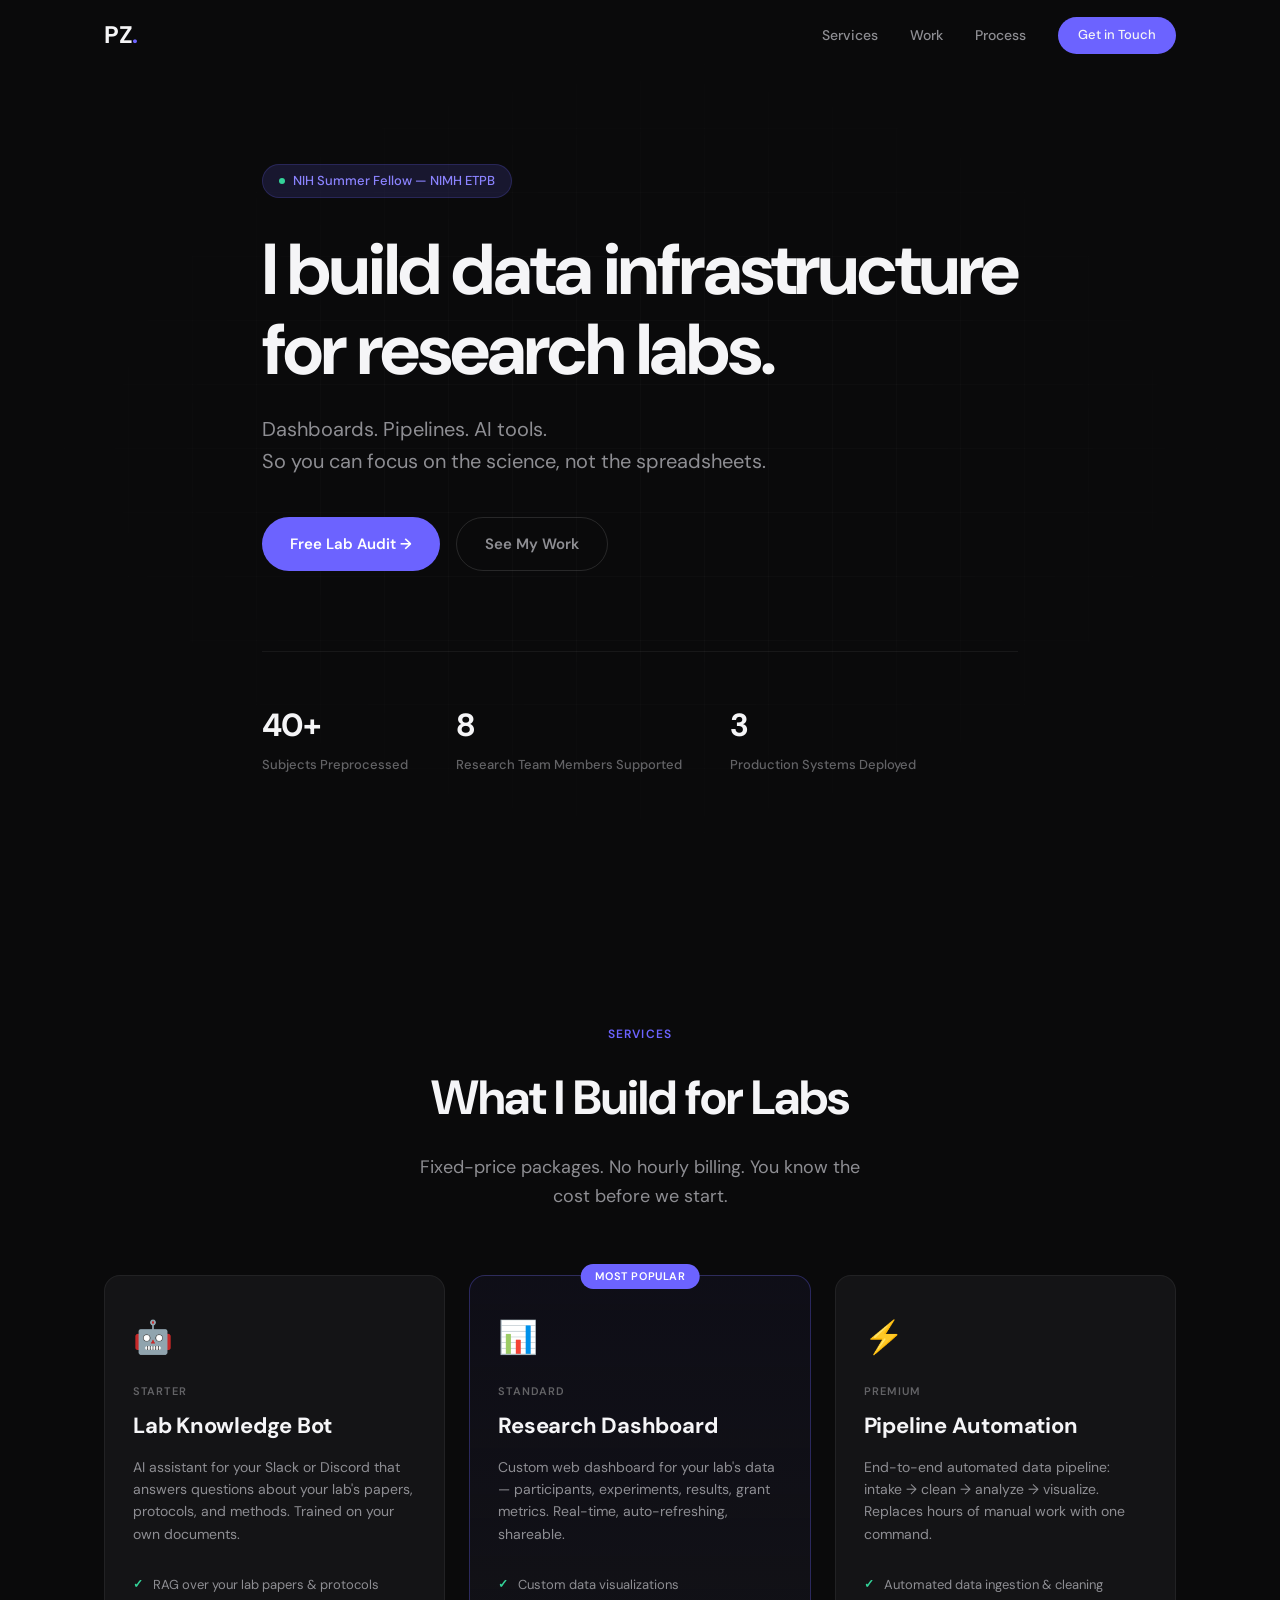
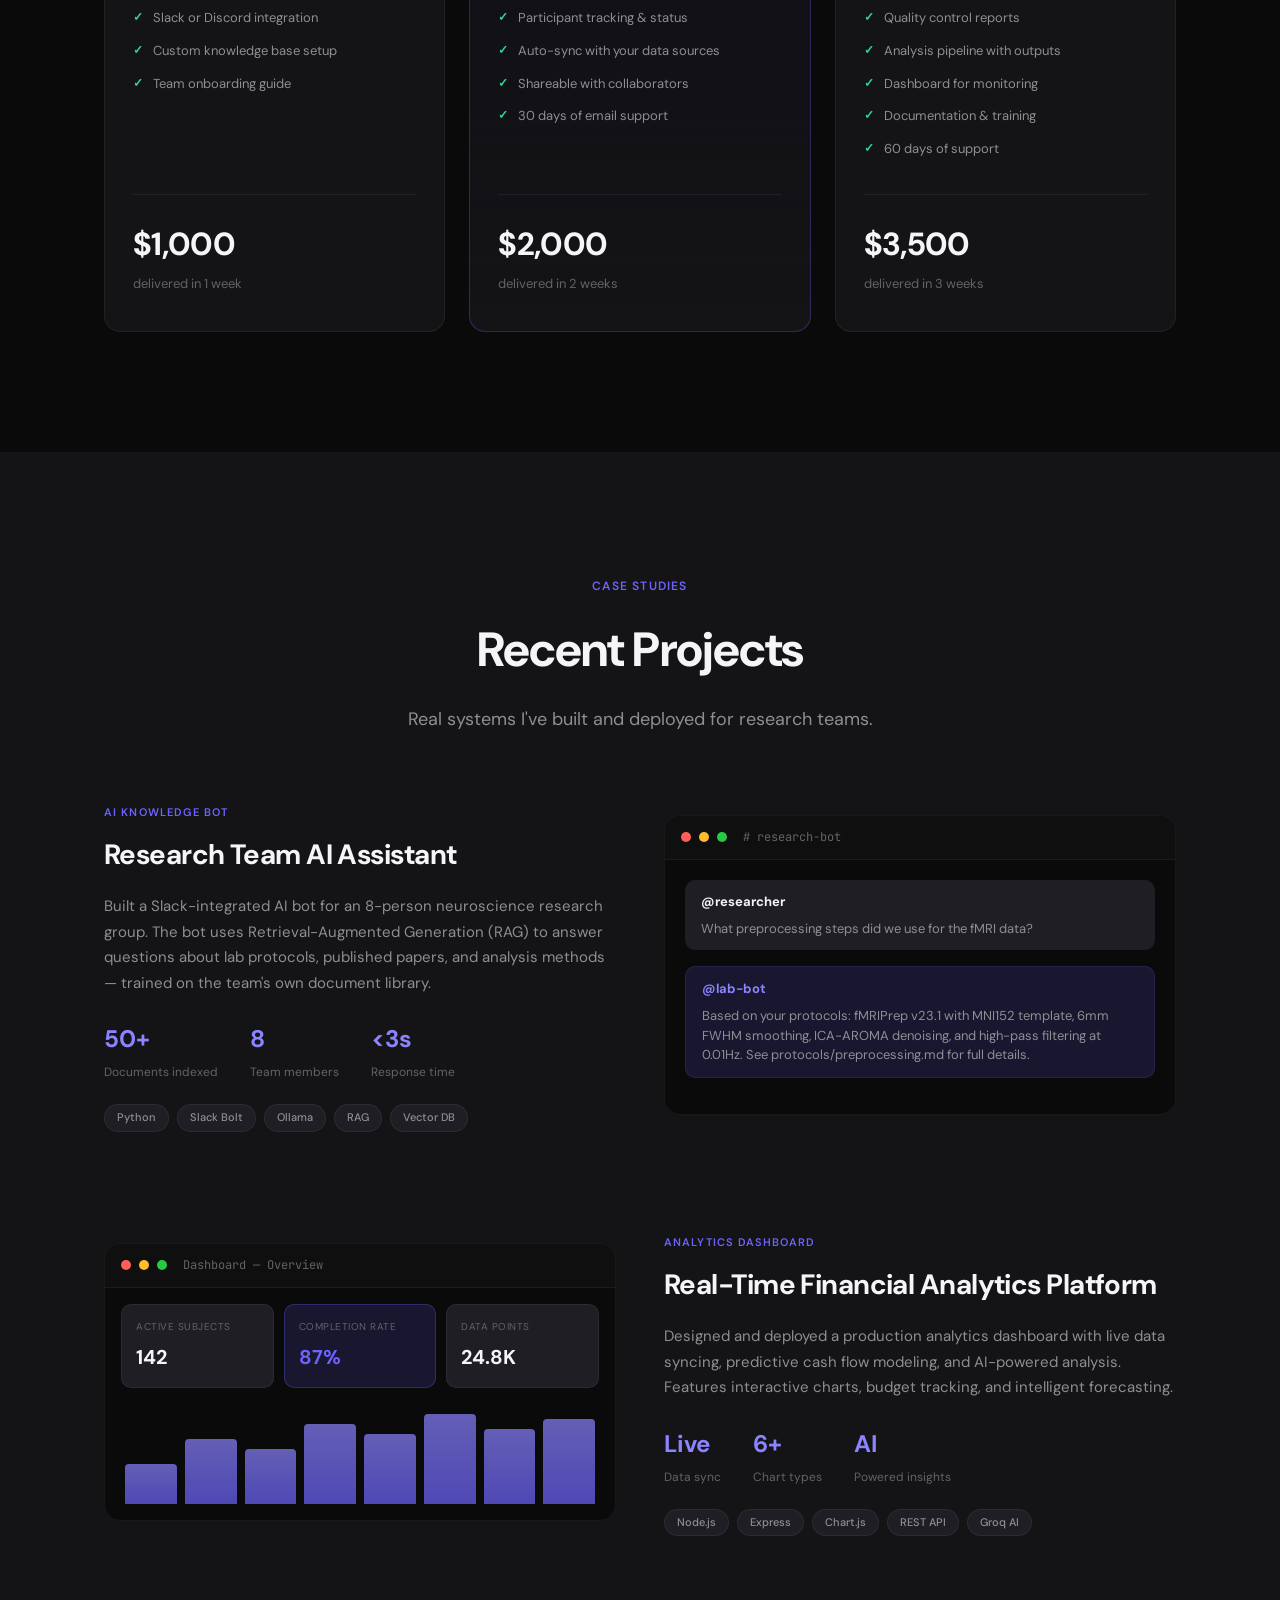
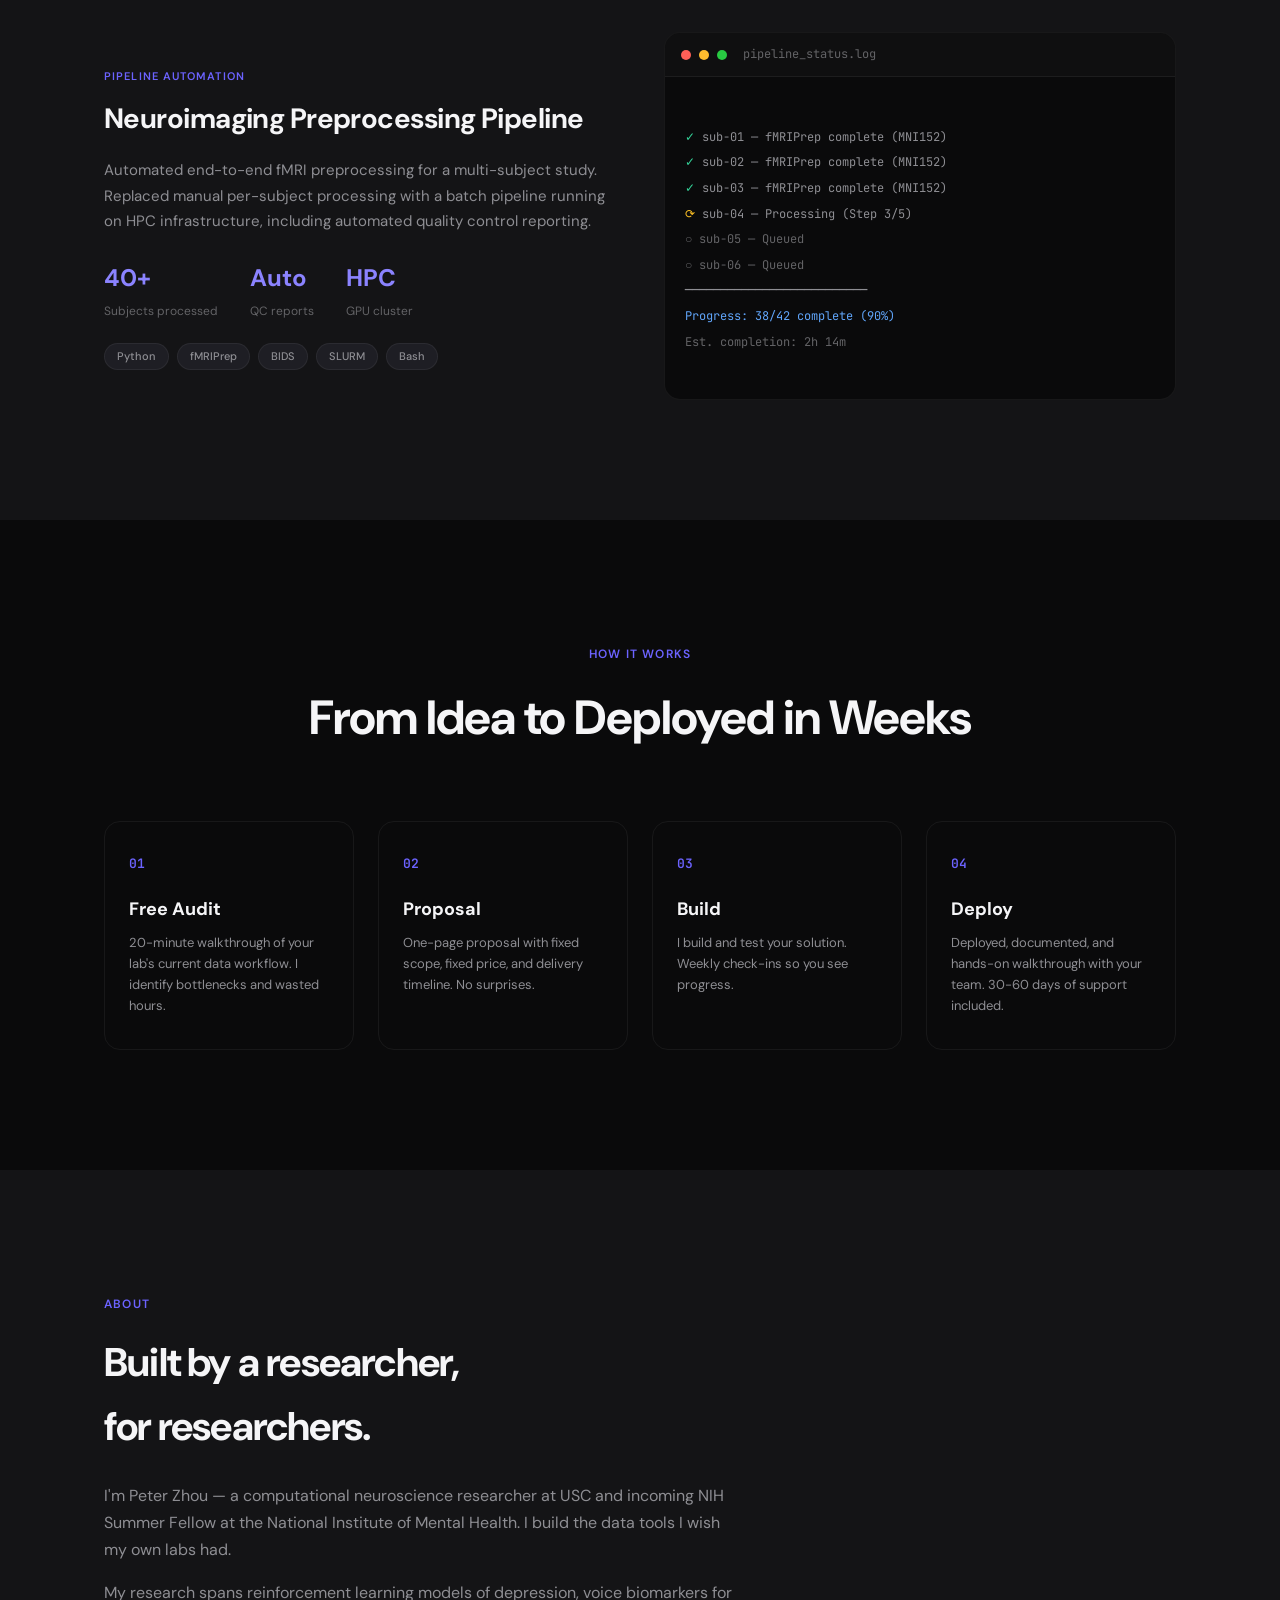
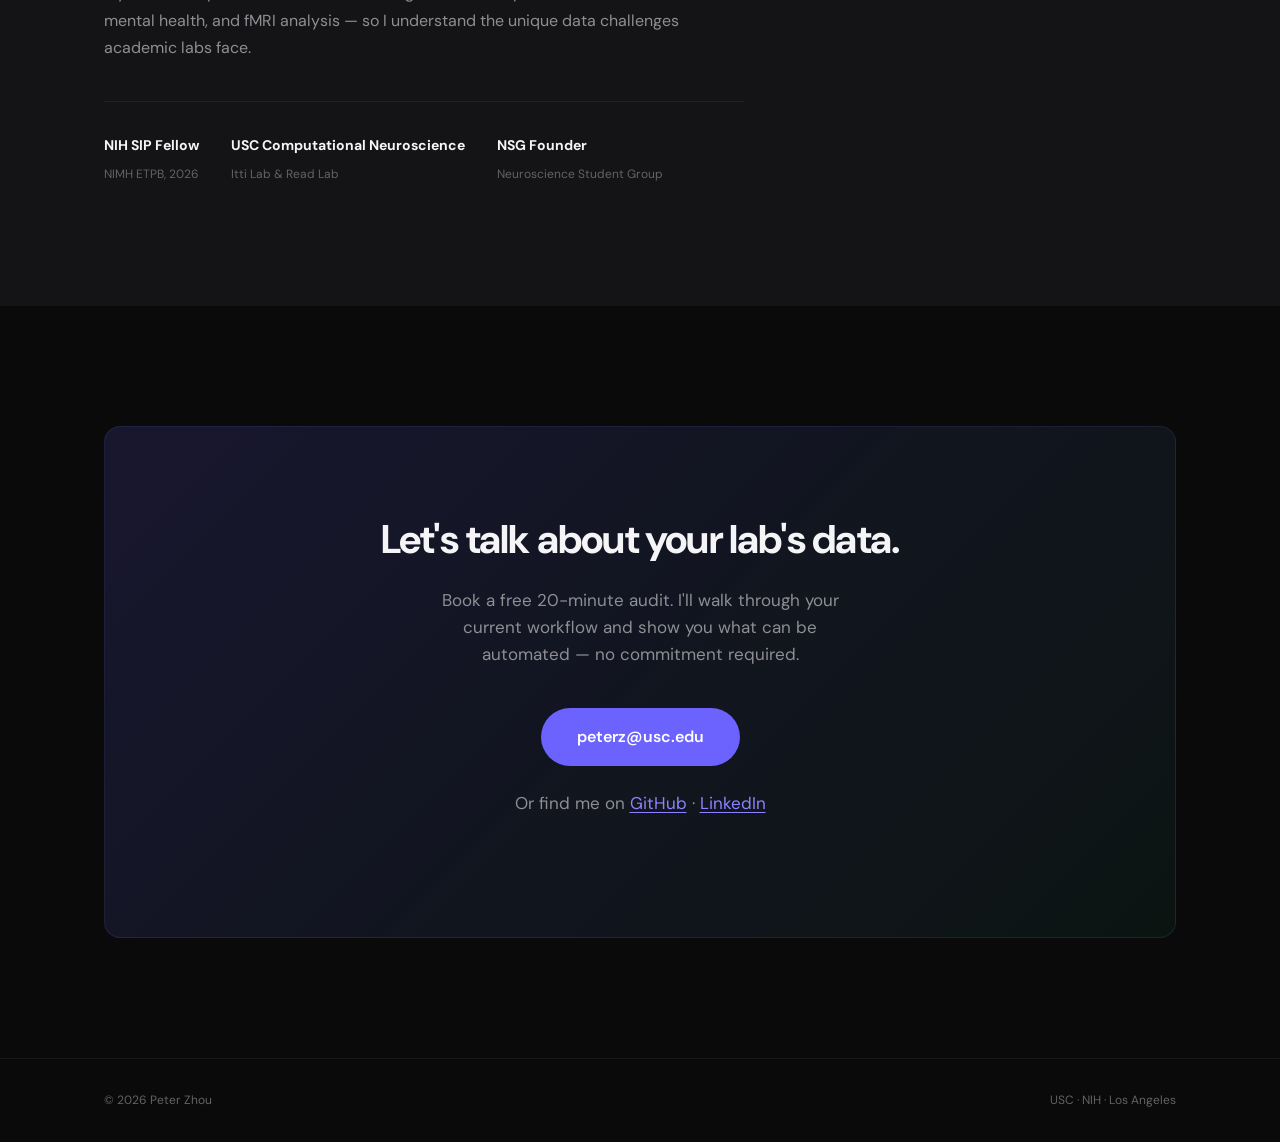
==== index.html @ 17d99508 "Initial portfolio site - Lab AI Automation services" ====
<!DOCTYPE html>
<html lang="en">
<head>
  <meta charset="UTF-8">
  <meta name="viewport" content="width=device-width, initial-scale=1.0">
  <title>Peter Zhou — Research Infrastructure Engineer</title>
  <meta name="description" content="I build data pipelines, dashboards, and AI tools for research labs. NIH Fellow, USC Computational Neuroscience.">
  <link rel="preconnect" href="https://fonts.googleapis.com">
  <link rel="preconnect" href="https://fonts.gstatic.com" crossorigin>
  <link href="https://fonts.googleapis.com/css2?family=DM+Sans:ital,opsz,wght@0,9..40,300;0,9..40,400;0,9..40,500;0,9..40,600;0,9..40,700;1,9..40,400&family=JetBrains+Mono:wght@400;500&display=swap" rel="stylesheet">
  <link rel="stylesheet" href="styles.css">
</head>
<body>
  <!-- Navigation -->
  <nav class="nav" id="nav">
    <div class="nav-inner">
      <a href="#" class="nav-logo">PZ<span class="accent">.</span></a>
      <div class="nav-links">
        <a href="#services">Services</a>
        <a href="#work">Work</a>
        <a href="#process">Process</a>
        <a href="#contact" class="nav-cta">Get in Touch</a>
      </div>
    </div>
  </nav>

  <!-- Hero -->
  <section class="hero" id="hero">
    <div class="hero-bg-grid"></div>
    <div class="container hero-content">
      <div class="hero-badge">
        <span class="badge-dot"></span>
        NIH Summer Fellow — NIMH ETPB
      </div>
      <h1>I build data infrastructure<br>for research labs.</h1>
      <p class="hero-sub">
        Dashboards. Pipelines. AI tools.<br>
        So you can focus on the science, not the spreadsheets.
      </p>
      <div class="hero-actions">
        <a href="#contact" class="btn btn-primary">Free Lab Audit →</a>
        <a href="#work" class="btn btn-ghost">See My Work</a>
      </div>
      <div class="hero-stats">
        <div class="stat">
          <span class="stat-num">40+</span>
          <span class="stat-label">Subjects Preprocessed</span>
        </div>
        <div class="stat">
          <span class="stat-num">8</span>
          <span class="stat-label">Research Team Members Supported</span>
        </div>
        <div class="stat">
          <span class="stat-num">3</span>
          <span class="stat-label">Production Systems Deployed</span>
        </div>
      </div>
    </div>
  </section>

  <!-- Services -->
  <section class="services" id="services">
    <div class="container">
      <div class="section-header">
        <span class="section-tag">Services</span>
        <h2>What I Build for Labs</h2>
        <p>Fixed-price packages. No hourly billing. You know the cost before we start.</p>
      </div>
      <div class="services-grid">
        <div class="service-card">
          <div class="service-icon">🤖</div>
          <div class="service-tier">Starter</div>
          <h3>Lab Knowledge Bot</h3>
          <p>AI assistant for your Slack or Discord that answers questions about your lab's papers, protocols, and methods. Trained on your own documents.</p>
          <ul class="service-features">
            <li>RAG over your lab papers &amp; protocols</li>
            <li>Slack or Discord integration</li>
            <li>Custom knowledge base setup</li>
            <li>Team onboarding guide</li>
          </ul>
          <div class="service-price">
            <span class="price">$1,000</span>
            <span class="price-detail">delivered in 1 week</span>
          </div>
        </div>

        <div class="service-card featured">
          <div class="service-badge">Most Popular</div>
          <div class="service-icon">📊</div>
          <div class="service-tier">Standard</div>
          <h3>Research Dashboard</h3>
          <p>Custom web dashboard for your lab's data — participants, experiments, results, grant metrics. Real-time, auto-refreshing, shareable.</p>
          <ul class="service-features">
            <li>Custom data visualizations</li>
            <li>Participant tracking &amp; status</li>
            <li>Auto-sync with your data sources</li>
            <li>Shareable with collaborators</li>
            <li>30 days of email support</li>
          </ul>
          <div class="service-price">
            <span class="price">$2,000</span>
            <span class="price-detail">delivered in 2 weeks</span>
          </div>
        </div>

        <div class="service-card">
          <div class="service-icon">⚡</div>
          <div class="service-tier">Premium</div>
          <h3>Pipeline Automation</h3>
          <p>End-to-end automated data pipeline: intake → clean → analyze → visualize. Replaces hours of manual work with one command.</p>
          <ul class="service-features">
            <li>Automated data ingestion &amp; cleaning</li>
            <li>Quality control reports</li>
            <li>Analysis pipeline with outputs</li>
            <li>Dashboard for monitoring</li>
            <li>Documentation &amp; training</li>
            <li>60 days of support</li>
          </ul>
          <div class="service-price">
            <span class="price">$3,500</span>
            <span class="price-detail">delivered in 3 weeks</span>
          </div>
        </div>
      </div>
    </div>
  </section>

  <!-- Work / Case Studies -->
  <section class="work" id="work">
    <div class="container">
      <div class="section-header">
        <span class="section-tag">Case Studies</span>
        <h2>Recent Projects</h2>
        <p>Real systems I've built and deployed for research teams.</p>
      </div>

      <div class="case-study">
        <div class="case-content">
          <span class="case-tag">AI Knowledge Bot</span>
          <h3>Research Team AI Assistant</h3>
          <p>Built a Slack-integrated AI bot for an 8-person neuroscience research group. The bot uses Retrieval-Augmented Generation (RAG) to answer questions about lab protocols, published papers, and analysis methods — trained on the team's own document library.</p>
          <div class="case-metrics">
            <div class="metric">
              <span class="metric-val">50+</span>
              <span class="metric-label">Documents indexed</span>
            </div>
            <div class="metric">
              <span class="metric-val">8</span>
              <span class="metric-label">Team members</span>
            </div>
            <div class="metric">
              <span class="metric-val">&lt;3s</span>
              <span class="metric-label">Response time</span>
            </div>
          </div>
          <div class="case-tech">
            <span>Python</span><span>Slack Bolt</span><span>Ollama</span><span>RAG</span><span>Vector DB</span>
          </div>
        </div>
        <div class="case-visual">
          <div class="case-mockup bot-mockup">
            <div class="mockup-header">
              <span class="mockup-dot red"></span>
              <span class="mockup-dot yellow"></span>
              <span class="mockup-dot green"></span>
              <span class="mockup-title"># research-bot</span>
            </div>
            <div class="mockup-body">
              <div class="chat-msg user-msg">
                <strong>@researcher</strong>
                <p>What preprocessing steps did we use for the fMRI data?</p>
              </div>
              <div class="chat-msg bot-msg">
                <strong>@lab-bot</strong>
                <p>Based on your protocols: fMRIPrep v23.1 with MNI152 template, 6mm FWHM smoothing, ICA-AROMA denoising, and high-pass filtering at 0.01Hz. See protocols/preprocessing.md for full details.</p>
              </div>
            </div>
          </div>
        </div>
      </div>

      <div class="case-study reverse">
        <div class="case-content">
          <span class="case-tag">Analytics Dashboard</span>
          <h3>Real-Time Financial Analytics Platform</h3>
          <p>Designed and deployed a production analytics dashboard with live data syncing, predictive cash flow modeling, and AI-powered analysis. Features interactive charts, budget tracking, and intelligent forecasting.</p>
          <div class="case-metrics">
            <div class="metric">
              <span class="metric-val">Live</span>
              <span class="metric-label">Data sync</span>
            </div>
            <div class="metric">
              <span class="metric-val">6+</span>
              <span class="metric-label">Chart types</span>
            </div>
            <div class="metric">
              <span class="metric-val">AI</span>
              <span class="metric-label">Powered insights</span>
            </div>
          </div>
          <div class="case-tech">
            <span>Node.js</span><span>Express</span><span>Chart.js</span><span>REST API</span><span>Groq AI</span>
          </div>
        </div>
        <div class="case-visual">
          <div class="case-mockup dash-mockup">
            <div class="mockup-header">
              <span class="mockup-dot red"></span>
              <span class="mockup-dot yellow"></span>
              <span class="mockup-dot green"></span>
              <span class="mockup-title">Dashboard — Overview</span>
            </div>
            <div class="mockup-body dash-body">
              <div class="dash-row">
                <div class="dash-card"><span class="dash-label">Active Subjects</span><span class="dash-val">142</span></div>
                <div class="dash-card accent"><span class="dash-label">Completion Rate</span><span class="dash-val">87%</span></div>
                <div class="dash-card"><span class="dash-label">Data Points</span><span class="dash-val">24.8K</span></div>
              </div>
              <div class="dash-chart">
                <div class="chart-bar" style="height: 40%"></div>
                <div class="chart-bar" style="height: 65%"></div>
                <div class="chart-bar" style="height: 55%"></div>
                <div class="chart-bar" style="height: 80%"></div>
                <div class="chart-bar" style="height: 70%"></div>
                <div class="chart-bar" style="height: 90%"></div>
                <div class="chart-bar" style="height: 75%"></div>
                <div class="chart-bar" style="height: 85%"></div>
              </div>
            </div>
          </div>
        </div>
      </div>

      <div class="case-study">
        <div class="case-content">
          <span class="case-tag">Pipeline Automation</span>
          <h3>Neuroimaging Preprocessing Pipeline</h3>
          <p>Automated end-to-end fMRI preprocessing for a multi-subject study. Replaced manual per-subject processing with a batch pipeline running on HPC infrastructure, including automated quality control reporting.</p>
          <div class="case-metrics">
            <div class="metric">
              <span class="metric-val">40+</span>
              <span class="metric-label">Subjects processed</span>
            </div>
            <div class="metric">
              <span class="metric-val">Auto</span>
              <span class="metric-label">QC reports</span>
            </div>
            <div class="metric">
              <span class="metric-val">HPC</span>
              <span class="metric-label">GPU cluster</span>
            </div>
          </div>
          <div class="case-tech">
            <span>Python</span><span>fMRIPrep</span><span>BIDS</span><span>SLURM</span><span>Bash</span>
          </div>
        </div>
        <div class="case-visual">
          <div class="case-mockup pipeline-mockup">
            <div class="mockup-header">
              <span class="mockup-dot red"></span>
              <span class="mockup-dot yellow"></span>
              <span class="mockup-dot green"></span>
              <span class="mockup-title">pipeline_status.log</span>
            </div>
            <div class="mockup-body terminal-body">
              <code>
<span class="t-green">✓</span> sub-01 — fMRIPrep complete (MNI152)
<span class="t-green">✓</span> sub-02 — fMRIPrep complete (MNI152)
<span class="t-green">✓</span> sub-03 — fMRIPrep complete (MNI152)
<span class="t-yellow">⟳</span> sub-04 — Processing (Step 3/5)
<span class="t-dim">○ sub-05 — Queued</span>
<span class="t-dim">○ sub-06 — Queued</span>
──────────────────────────
<span class="t-blue">Progress: 38/42 complete (90%)</span>
<span class="t-dim">Est. completion: 2h 14m</span>
              </code>
            </div>
          </div>
        </div>
      </div>
    </div>
  </section>

  <!-- Process -->
  <section class="process" id="process">
    <div class="container">
      <div class="section-header">
        <span class="section-tag">How It Works</span>
        <h2>From Idea to Deployed in Weeks</h2>
      </div>
      <div class="process-grid">
        <div class="process-step">
          <div class="step-num">01</div>
          <h3>Free Audit</h3>
          <p>20-minute walkthrough of your lab's current data workflow. I identify bottlenecks and wasted hours.</p>
        </div>
        <div class="process-step">
          <div class="step-num">02</div>
          <h3>Proposal</h3>
          <p>One-page proposal with fixed scope, fixed price, and delivery timeline. No surprises.</p>
        </div>
        <div class="process-step">
          <div class="step-num">03</div>
          <h3>Build</h3>
          <p>I build and test your solution. Weekly check-ins so you see progress.</p>
        </div>
        <div class="process-step">
          <div class="step-num">04</div>
          <h3>Deploy</h3>
          <p>Deployed, documented, and hands-on walkthrough with your team. 30-60 days of support included.</p>
        </div>
      </div>
    </div>
  </section>

  <!-- About -->
  <section class="about" id="about">
    <div class="container">
      <div class="about-content">
        <div class="about-text">
          <span class="section-tag">About</span>
          <h2>Built by a researcher,<br>for researchers.</h2>
          <p>I'm Peter Zhou — a computational neuroscience researcher at USC and incoming NIH Summer Fellow at the National Institute of Mental Health. I build the data tools I wish my own labs had.</p>
          <p>My research spans reinforcement learning models of depression, voice biomarkers for mental health, and fMRI analysis — so I understand the unique data challenges academic labs face.</p>
          <div class="about-credentials">
            <div class="credential">
              <strong>NIH SIP Fellow</strong>
              <span>NIMH ETPB, 2026</span>
            </div>
            <div class="credential">
              <strong>USC Computational Neuroscience</strong>
              <span>Itti Lab &amp; Read Lab</span>
            </div>
            <div class="credential">
              <strong>NSG Founder</strong>
              <span>Neuroscience Student Group</span>
            </div>
          </div>
        </div>
      </div>
    </div>
  </section>

  <!-- Contact -->
  <section class="contact" id="contact">
    <div class="container">
      <div class="contact-card">
        <h2>Let's talk about your lab's data.</h2>
        <p>Book a free 20-minute audit. I'll walk through your current workflow and show you what can be automated — no commitment required.</p>
        <div class="contact-actions">
          <a href="mailto:peterz@usc.edu?subject=Lab%20Data%20Audit%20Request" class="btn btn-primary btn-lg">peterz@usc.edu</a>
        </div>
        <p class="contact-note">Or find me on <a href="https://github.com/peterzhou" target="_blank">GitHub</a> · <a href="https://linkedin.com/in/peterzhou" target="_blank">LinkedIn</a></p>
      </div>
    </div>
  </section>

  <!-- Footer -->
  <footer class="footer">
    <div class="container footer-inner">
      <span>© 2026 Peter Zhou</span>
      <span>USC · NIH · Los Angeles</span>
    </div>
  </footer>

  <script src="script.js"></script>
</body>
</html>
---- styles.css ----
/* ================================================
   DESIGN TOKENS
   ================================================ */
:root {
  --bg: #0A0A0B;
  --bg-card: #141416;
  --bg-card-hover: #1A1A1E;
  --bg-accent: #1E1E24;
  --text: #F5F5F7;
  --text-secondary: #8E8E93;
  --text-tertiary: #636366;
  --accent: #6C63FF;
  --accent-light: #8B83FF;
  --accent-glow: rgba(108, 99, 255, 0.15);
  --green: #34D399;
  --yellow: #FBBF24;
  --red: #F87171;
  --blue: #60A5FA;
  --border: rgba(255, 255, 255, 0.06);
  --border-hover: rgba(255, 255, 255, 0.12);
  --radius: 16px;
  --radius-sm: 10px;
  --radius-xs: 6px;
  --shadow: 0 8px 32px rgba(0, 0, 0, 0.4);
  --transition: 0.3s cubic-bezier(0.4, 0, 0.2, 1);
  --font: 'DM Sans', -apple-system, BlinkMacSystemFont, sans-serif;
  --mono: 'JetBrains Mono', 'SF Mono', monospace;
}

/* ================================================
   RESET & BASE
   ================================================ */
*, *::before, *::after { margin: 0; padding: 0; box-sizing: border-box; }

html {
  scroll-behavior: smooth;
  -webkit-font-smoothing: antialiased;
}

body {
  font-family: var(--font);
  background: var(--bg);
  color: var(--text);
  line-height: 1.6;
  overflow-x: hidden;
}

a { color: inherit; text-decoration: none; }
ul { list-style: none; }
img { max-width: 100%; display: block; }

.container {
  max-width: 1120px;
  margin: 0 auto;
  padding: 0 24px;
}

/* ================================================
   NAVIGATION
   ================================================ */
.nav {
  position: fixed;
  top: 0;
  left: 0;
  right: 0;
  z-index: 100;
  padding: 16px 0;
  transition: var(--transition);
  background: transparent;
}

.nav.scrolled {
  background: rgba(10, 10, 11, 0.85);
  backdrop-filter: blur(20px);
  -webkit-backdrop-filter: blur(20px);
  border-bottom: 1px solid var(--border);
}

.nav-inner {
  max-width: 1120px;
  margin: 0 auto;
  padding: 0 24px;
  display: flex;
  align-items: center;
  justify-content: space-between;
}

.nav-logo {
  font-size: 1.5rem;
  font-weight: 700;
  letter-spacing: -0.02em;
}

.accent { color: var(--accent); }

.nav-links {
  display: flex;
  align-items: center;
  gap: 32px;
}

.nav-links a {
  font-size: 0.875rem;
  font-weight: 500;
  color: var(--text-secondary);
  transition: color var(--transition);
}

.nav-links a:hover { color: var(--text); }

.nav-cta {
  background: var(--accent) !important;
  color: var(--text) !important;
  padding: 8px 20px;
  border-radius: 999px;
  font-size: 0.8125rem !important;
  transition: all var(--transition) !important;
}

.nav-cta:hover {
  background: var(--accent-light) !important;
  transform: translateY(-1px);
  box-shadow: 0 4px 20px var(--accent-glow);
}

/* ================================================
   BUTTONS
   ================================================ */
.btn {
  display: inline-flex;
  align-items: center;
  gap: 8px;
  padding: 14px 28px;
  border-radius: 999px;
  font-family: var(--font);
  font-size: 0.9375rem;
  font-weight: 600;
  cursor: pointer;
  transition: all var(--transition);
  border: none;
}

.btn-primary {
  background: var(--accent);
  color: white;
}

.btn-primary:hover {
  background: var(--accent-light);
  transform: translateY(-2px);
  box-shadow: 0 8px 30px var(--accent-glow);
}

.btn-ghost {
  background: transparent;
  color: var(--text-secondary);
  border: 1px solid var(--border-hover);
}

.btn-ghost:hover {
  color: var(--text);
  border-color: rgba(255, 255, 255, 0.25);
  background: rgba(255, 255, 255, 0.03);
}

.btn-lg {
  padding: 16px 36px;
  font-size: 1rem;
}

/* ================================================
   HERO
   ================================================ */
.hero {
  min-height: 100vh;
  display: flex;
  align-items: center;
  position: relative;
  padding: 120px 0 80px;
  overflow: hidden;
}

.hero-bg-grid {
  position: absolute;
  inset: 0;
  background-image:
    linear-gradient(rgba(255,255,255,0.02) 1px, transparent 1px),
    linear-gradient(90deg, rgba(255,255,255,0.02) 1px, transparent 1px);
  background-size: 64px 64px;
  mask-image: radial-gradient(ellipse at 50% 50%, black 30%, transparent 70%);
  -webkit-mask-image: radial-gradient(ellipse at 50% 50%, black 30%, transparent 70%);
}

.hero-content {
  position: relative;
  z-index: 1;
}

.hero-badge {
  display: inline-flex;
  align-items: center;
  gap: 8px;
  background: var(--accent-glow);
  border: 1px solid rgba(108, 99, 255, 0.2);
  padding: 6px 16px;
  border-radius: 999px;
  font-size: 0.8125rem;
  font-weight: 500;
  color: var(--accent-light);
  margin-bottom: 32px;
}

.badge-dot {
  width: 6px;
  height: 6px;
  background: var(--green);
  border-radius: 50%;
  animation: pulse 2s ease-in-out infinite;
}

@keyframes pulse {
  0%, 100% { opacity: 1; }
  50% { opacity: 0.4; }
}

.hero h1 {
  font-size: clamp(2.5rem, 6vw, 4.5rem);
  font-weight: 700;
  line-height: 1.1;
  letter-spacing: -0.03em;
  margin-bottom: 24px;
}

.hero-sub {
  font-size: 1.25rem;
  color: var(--text-secondary);
  line-height: 1.6;
  margin-bottom: 40px;
  max-width: 520px;
}

.hero-actions {
  display: flex;
  gap: 16px;
  margin-bottom: 80px;
  flex-wrap: wrap;
}

.hero-stats {
  display: flex;
  gap: 48px;
  padding-top: 48px;
  border-top: 1px solid var(--border);
}

.stat-num {
  display: block;
  font-size: 2rem;
  font-weight: 700;
  color: var(--text);
  letter-spacing: -0.02em;
}

.stat-label {
  font-size: 0.8125rem;
  color: var(--text-tertiary);
  font-weight: 500;
}

/* ================================================
   SECTIONS
   ================================================ */
.section-header {
  text-align: center;
  margin-bottom: 64px;
}

.section-tag {
  display: inline-block;
  font-size: 0.75rem;
  font-weight: 600;
  text-transform: uppercase;
  letter-spacing: 0.1em;
  color: var(--accent);
  margin-bottom: 16px;
}

.section-header h2 {
  font-size: clamp(2rem, 4vw, 3rem);
  font-weight: 700;
  letter-spacing: -0.02em;
  margin-bottom: 16px;
}

.section-header p {
  color: var(--text-secondary);
  font-size: 1.125rem;
  max-width: 480px;
  margin: 0 auto;
}

/* ================================================
   SERVICES
   ================================================ */
.services {
  padding: 120px 0;
}

.services-grid {
  display: grid;
  grid-template-columns: repeat(3, 1fr);
  gap: 24px;
}

.service-card {
  background: var(--bg-card);
  border: 1px solid var(--border);
  border-radius: var(--radius);
  padding: 36px 28px;
  transition: all var(--transition);
  position: relative;
  display: flex;
  flex-direction: column;
}

.service-card:hover {
  border-color: var(--border-hover);
  transform: translateY(-4px);
  box-shadow: var(--shadow);
}

.service-card.featured {
  border-color: rgba(108, 99, 255, 0.3);
  background: linear-gradient(to bottom, rgba(108, 99, 255, 0.05), var(--bg-card));
}

.service-badge {
  position: absolute;
  top: -12px;
  left: 50%;
  transform: translateX(-50%);
  background: var(--accent);
  color: white;
  font-size: 0.6875rem;
  font-weight: 600;
  padding: 4px 14px;
  border-radius: 999px;
  text-transform: uppercase;
  letter-spacing: 0.05em;
}

.service-icon {
  font-size: 2rem;
  margin-bottom: 20px;
}

.service-tier {
  font-size: 0.6875rem;
  font-weight: 600;
  text-transform: uppercase;
  letter-spacing: 0.1em;
  color: var(--text-tertiary);
  margin-bottom: 8px;
}

.service-card h3 {
  font-size: 1.375rem;
  font-weight: 700;
  margin-bottom: 12px;
  letter-spacing: -0.01em;
}

.service-card p {
  color: var(--text-secondary);
  font-size: 0.875rem;
  line-height: 1.6;
  margin-bottom: 24px;
}

.service-features {
  flex: 1;
  margin-bottom: 28px;
}

.service-features li {
  font-size: 0.8125rem;
  color: var(--text-secondary);
  padding: 6px 0;
  padding-left: 20px;
  position: relative;
}

.service-features li::before {
  content: '✓';
  position: absolute;
  left: 0;
  color: var(--green);
  font-weight: 700;
  font-size: 0.75rem;
}

.service-price {
  padding-top: 24px;
  border-top: 1px solid var(--border);
}

.price {
  font-size: 2rem;
  font-weight: 700;
  letter-spacing: -0.02em;
}

.price-detail {
  display: block;
  font-size: 0.8125rem;
  color: var(--text-tertiary);
  margin-top: 4px;
}

/* ================================================
   CASE STUDIES
   ================================================ */
.work {
  padding: 120px 0;
  background: var(--bg-card);
}

.case-study {
  display: grid;
  grid-template-columns: 1fr 1fr;
  gap: 48px;
  align-items: center;
  margin-bottom: 96px;
}

.case-study:last-child { margin-bottom: 0; }

.case-study.reverse { direction: rtl; }
.case-study.reverse > * { direction: ltr; }

.case-tag {
  display: inline-block;
  font-size: 0.6875rem;
  font-weight: 600;
  text-transform: uppercase;
  letter-spacing: 0.1em;
  color: var(--accent);
  margin-bottom: 12px;
}

.case-content h3 {
  font-size: 1.75rem;
  font-weight: 700;
  letter-spacing: -0.02em;
  margin-bottom: 16px;
}

.case-content p {
  color: var(--text-secondary);
  font-size: 0.9375rem;
  line-height: 1.7;
  margin-bottom: 24px;
}

.case-metrics {
  display: flex;
  gap: 32px;
  margin-bottom: 20px;
}

.metric-val {
  display: block;
  font-size: 1.5rem;
  font-weight: 700;
  color: var(--accent-light);
}

.metric-label {
  font-size: 0.75rem;
  color: var(--text-tertiary);
}

.case-tech {
  display: flex;
  gap: 8px;
  flex-wrap: wrap;
}

.case-tech span {
  font-size: 0.6875rem;
  font-weight: 500;
  padding: 4px 12px;
  border-radius: 999px;
  background: var(--bg-accent);
  color: var(--text-secondary);
  border: 1px solid var(--border);
}

/* Mockups */
.case-mockup {
  background: var(--bg);
  border: 1px solid var(--border);
  border-radius: var(--radius);
  overflow: hidden;
}

.mockup-header {
  display: flex;
  align-items: center;
  gap: 8px;
  padding: 12px 16px;
  background: rgba(255, 255, 255, 0.02);
  border-bottom: 1px solid var(--border);
}

.mockup-dot {
  width: 10px;
  height: 10px;
  border-radius: 50%;
}

.mockup-dot.red { background: #FF5F57; }
.mockup-dot.yellow { background: #FFBD2E; }
.mockup-dot.green { background: #28CA42; }

.mockup-title {
  font-family: var(--mono);
  font-size: 0.75rem;
  color: var(--text-tertiary);
  margin-left: 8px;
}

.mockup-body {
  padding: 20px;
}

/* Chat mockup */
.chat-msg {
  margin-bottom: 16px;
  padding: 12px 16px;
  border-radius: var(--radius-sm);
}

.chat-msg strong {
  display: block;
  font-size: 0.8125rem;
  margin-bottom: 6px;
}

.chat-msg p {
  font-size: 0.8125rem;
  line-height: 1.5;
  color: var(--text-secondary);
  margin-bottom: 0;
}

.user-msg {
  background: var(--bg-accent);
}

.user-msg strong { color: var(--text); }

.bot-msg {
  background: var(--accent-glow);
  border: 1px solid rgba(108, 99, 255, 0.15);
}

.bot-msg strong { color: var(--accent-light); }

/* Dashboard mockup */
.dash-body {
  padding: 16px;
}

.dash-row {
  display: grid;
  grid-template-columns: repeat(3, 1fr);
  gap: 10px;
  margin-bottom: 16px;
}

.dash-card {
  background: var(--bg-accent);
  padding: 14px;
  border-radius: var(--radius-sm);
  border: 1px solid var(--border);
}

.dash-card.accent {
  border-color: rgba(108, 99, 255, 0.3);
  background: var(--accent-glow);
}

.dash-label {
  display: block;
  font-size: 0.625rem;
  color: var(--text-tertiary);
  text-transform: uppercase;
  letter-spacing: 0.05em;
  margin-bottom: 6px;
}

.dash-val {
  font-size: 1.25rem;
  font-weight: 700;
}

.dash-chart {
  display: flex;
  align-items: flex-end;
  gap: 8px;
  height: 100px;
  padding: 0 4px;
}

.chart-bar {
  flex: 1;
  background: linear-gradient(to top, var(--accent), var(--accent-light));
  border-radius: 4px 4px 0 0;
  opacity: 0.7;
  transition: opacity var(--transition);
}

.chart-bar:hover { opacity: 1; }

/* Terminal mockup */
.terminal-body {
  padding: 20px;
}

.terminal-body code {
  font-family: var(--mono);
  font-size: 0.75rem;
  line-height: 1.8;
  white-space: pre;
  color: var(--text-secondary);
}

.t-green { color: var(--green); }
.t-yellow { color: var(--yellow); }
.t-blue { color: var(--blue); }
.t-dim { color: var(--text-tertiary); }

/* ================================================
   PROCESS
   ================================================ */
.process {
  padding: 120px 0;
}

.process-grid {
  display: grid;
  grid-template-columns: repeat(4, 1fr);
  gap: 24px;
}

.process-step {
  padding: 32px 24px;
  border: 1px solid var(--border);
  border-radius: var(--radius);
  transition: all var(--transition);
}

.process-step:hover {
  border-color: var(--border-hover);
  background: var(--bg-card);
}

.step-num {
  font-family: var(--mono);
  font-size: 0.8125rem;
  color: var(--accent);
  font-weight: 600;
  margin-bottom: 20px;
}

.process-step h3 {
  font-size: 1.125rem;
  font-weight: 700;
  margin-bottom: 10px;
}

.process-step p {
  font-size: 0.8125rem;
  color: var(--text-secondary);
  line-height: 1.6;
}

/* ================================================
   ABOUT
   ================================================ */
.about {
  padding: 120px 0;
  background: var(--bg-card);
}

.about-text {
  max-width: 640px;
}

.about-text h2 {
  font-size: clamp(2rem, 4vw, 2.5rem);
  font-weight: 700;
  letter-spacing: -0.02em;
  margin-bottom: 24px;
}

.about-text p {
  color: var(--text-secondary);
  font-size: 1rem;
  line-height: 1.7;
  margin-bottom: 16px;
}

.about-credentials {
  display: flex;
  gap: 32px;
  margin-top: 40px;
  padding-top: 32px;
  border-top: 1px solid var(--border);
}

.credential strong {
  display: block;
  font-size: 0.875rem;
  margin-bottom: 4px;
}

.credential span {
  font-size: 0.75rem;
  color: var(--text-tertiary);
}

/* ================================================
   CONTACT
   ================================================ */
.contact {
  padding: 120px 0;
}

.contact-card {
  text-align: center;
  background: linear-gradient(135deg, var(--accent-glow), rgba(52, 211, 153, 0.05));
  border: 1px solid rgba(108, 99, 255, 0.15);
  border-radius: var(--radius);
  padding: 80px 40px;
}

.contact-card h2 {
  font-size: clamp(1.75rem, 3.5vw, 2.5rem);
  font-weight: 700;
  letter-spacing: -0.02em;
  margin-bottom: 16px;
}

.contact-card > p {
  color: var(--text-secondary);
  font-size: 1.0625rem;
  max-width: 440px;
  margin: 0 auto 40px;
  line-height: 1.6;
}

.contact-actions {
  margin-bottom: 24px;
}

.contact-note {
  font-size: 0.8125rem;
  color: var(--text-tertiary);
}

.contact-note a {
  color: var(--accent-light);
  text-decoration: underline;
  text-underline-offset: 3px;
}

/* ================================================
   FOOTER
   ================================================ */
.footer {
  padding: 32px 0;
  border-top: 1px solid var(--border);
}

.footer-inner {
  display: flex;
  justify-content: space-between;
  font-size: 0.75rem;
  color: var(--text-tertiary);
}

/* ================================================
   RESPONSIVE
   ================================================ */
@media (max-width: 768px) {
  .nav-links a:not(.nav-cta) { display: none; }

  .services-grid { grid-template-columns: 1fr; }

  .case-study {
    grid-template-columns: 1fr;
  }

  .case-study.reverse { direction: ltr; }

  .process-grid {
    grid-template-columns: repeat(2, 1fr);
  }

  .hero-stats {
    flex-direction: column;
    gap: 24px;
  }

  .about-credentials {
    flex-direction: column;
    gap: 16px;
  }

  .dash-row { grid-template-columns: 1fr; }
}

/* ================================================
   ANIMATIONS
   ================================================ */
@keyframes fadeUp {
  from {
    opacity: 0;
    transform: translateY(24px);
  }
  to {
    opacity: 1;
    transform: translateY(0);
  }
}

.fade-in {
  opacity: 0;
  animation: fadeUp 0.6s ease forwards;
}

.fade-in:nth-child(1) { animation-delay: 0.1s; }
.fade-in:nth-child(2) { animation-delay: 0.2s; }
.fade-in:nth-child(3) { animation-delay: 0.3s; }
.fade-in:nth-child(4) { animation-delay: 0.4s; }
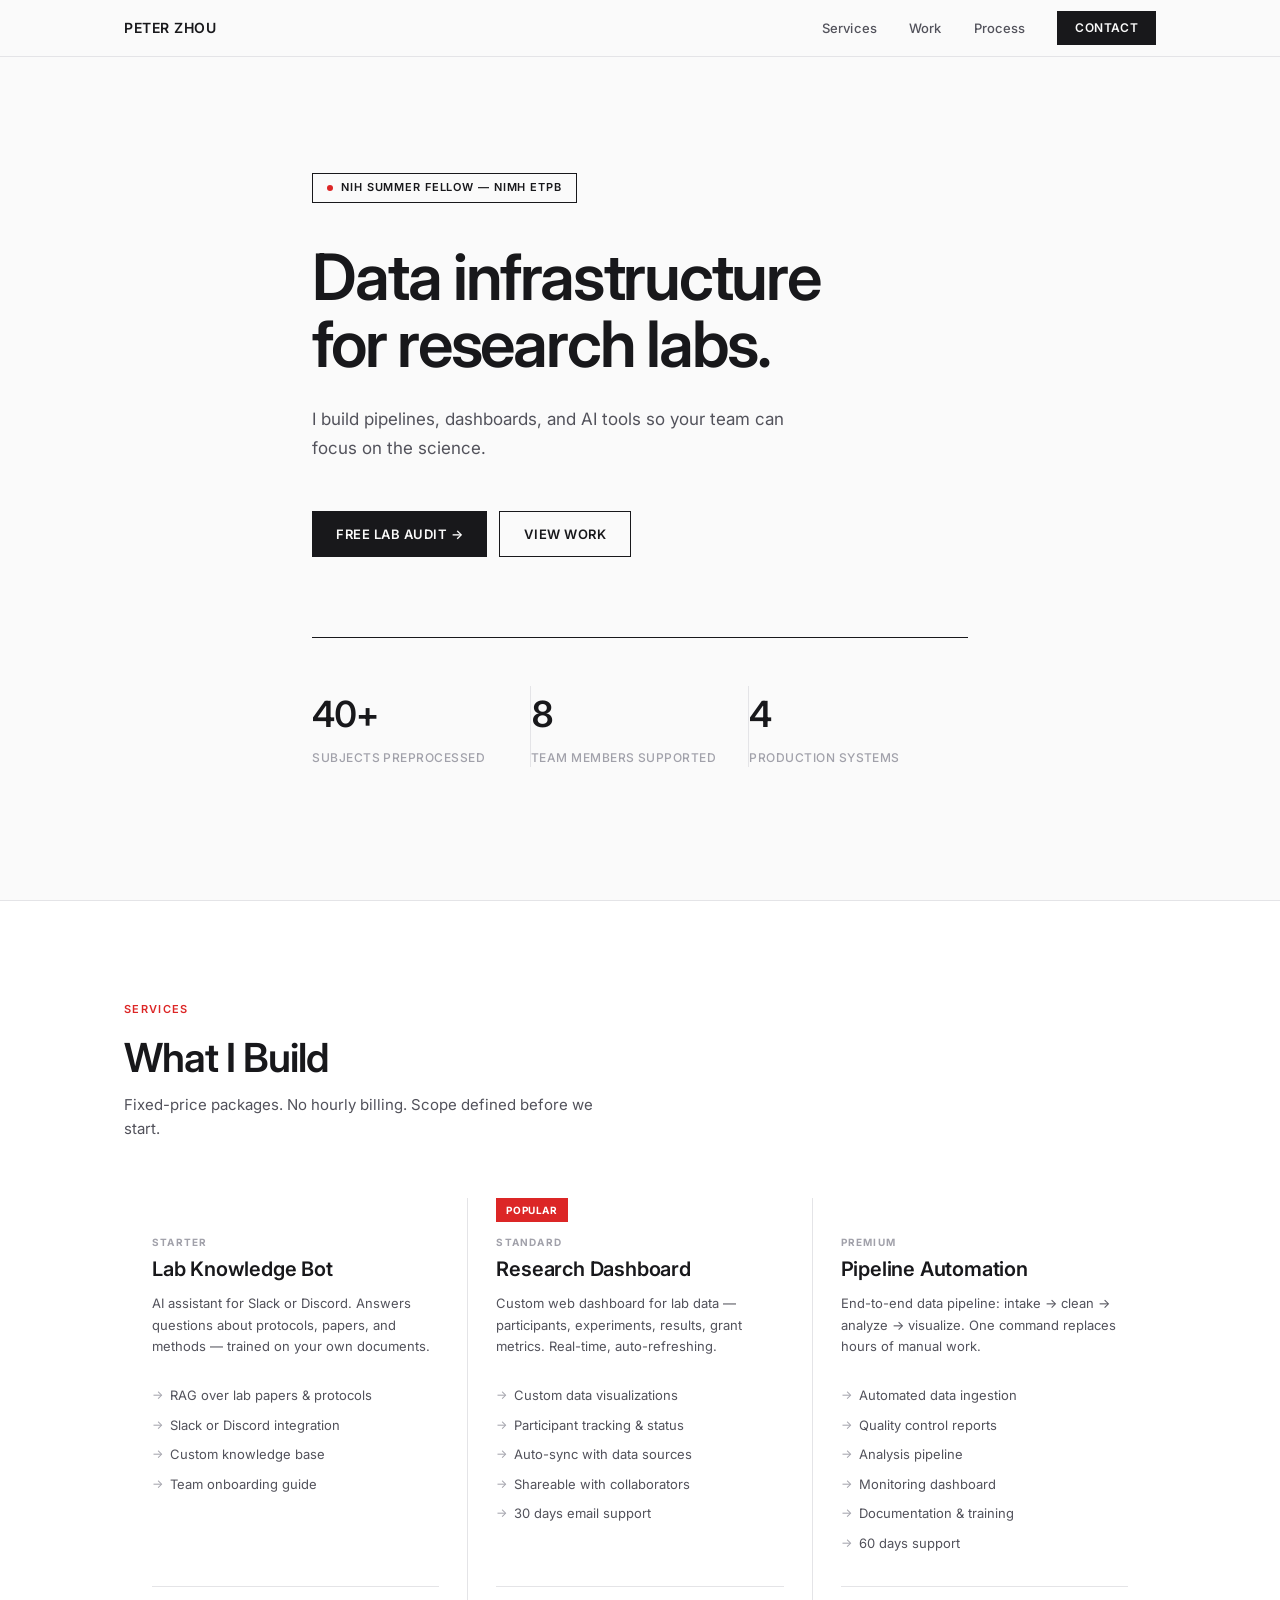
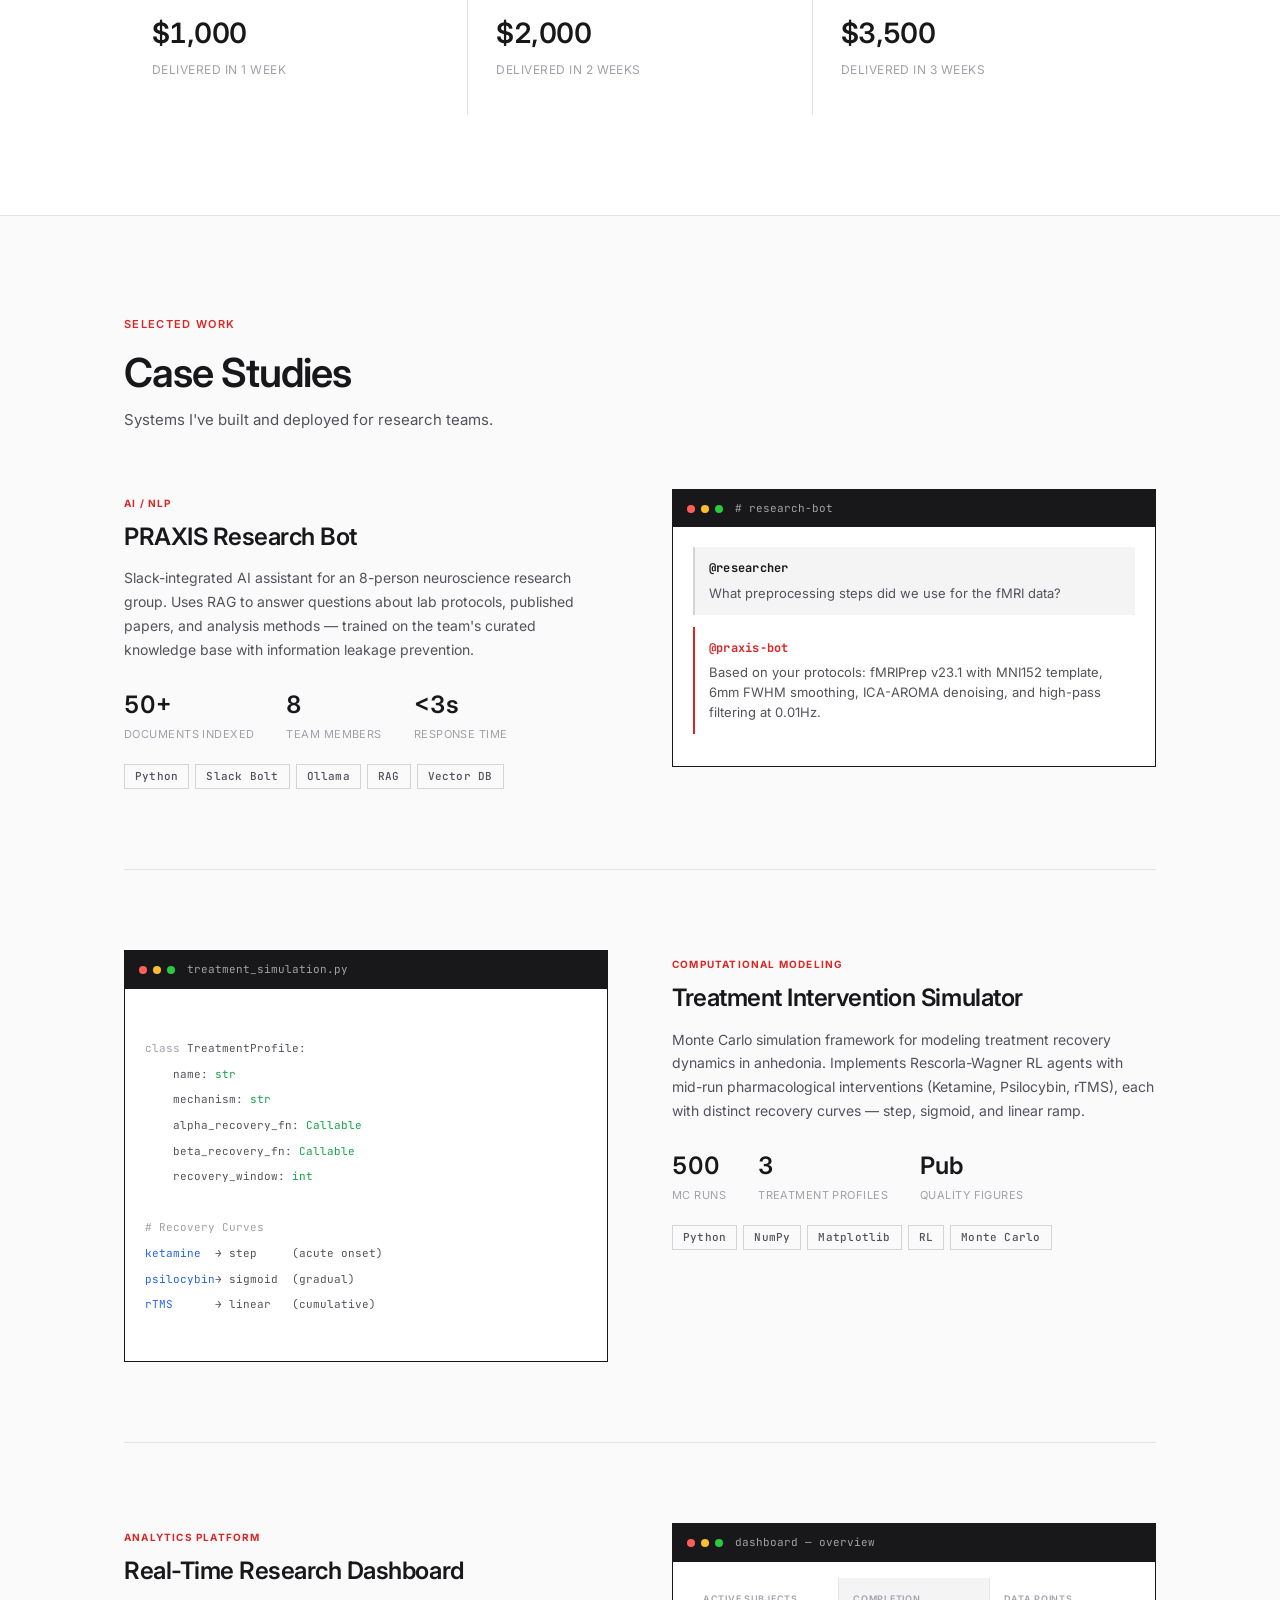
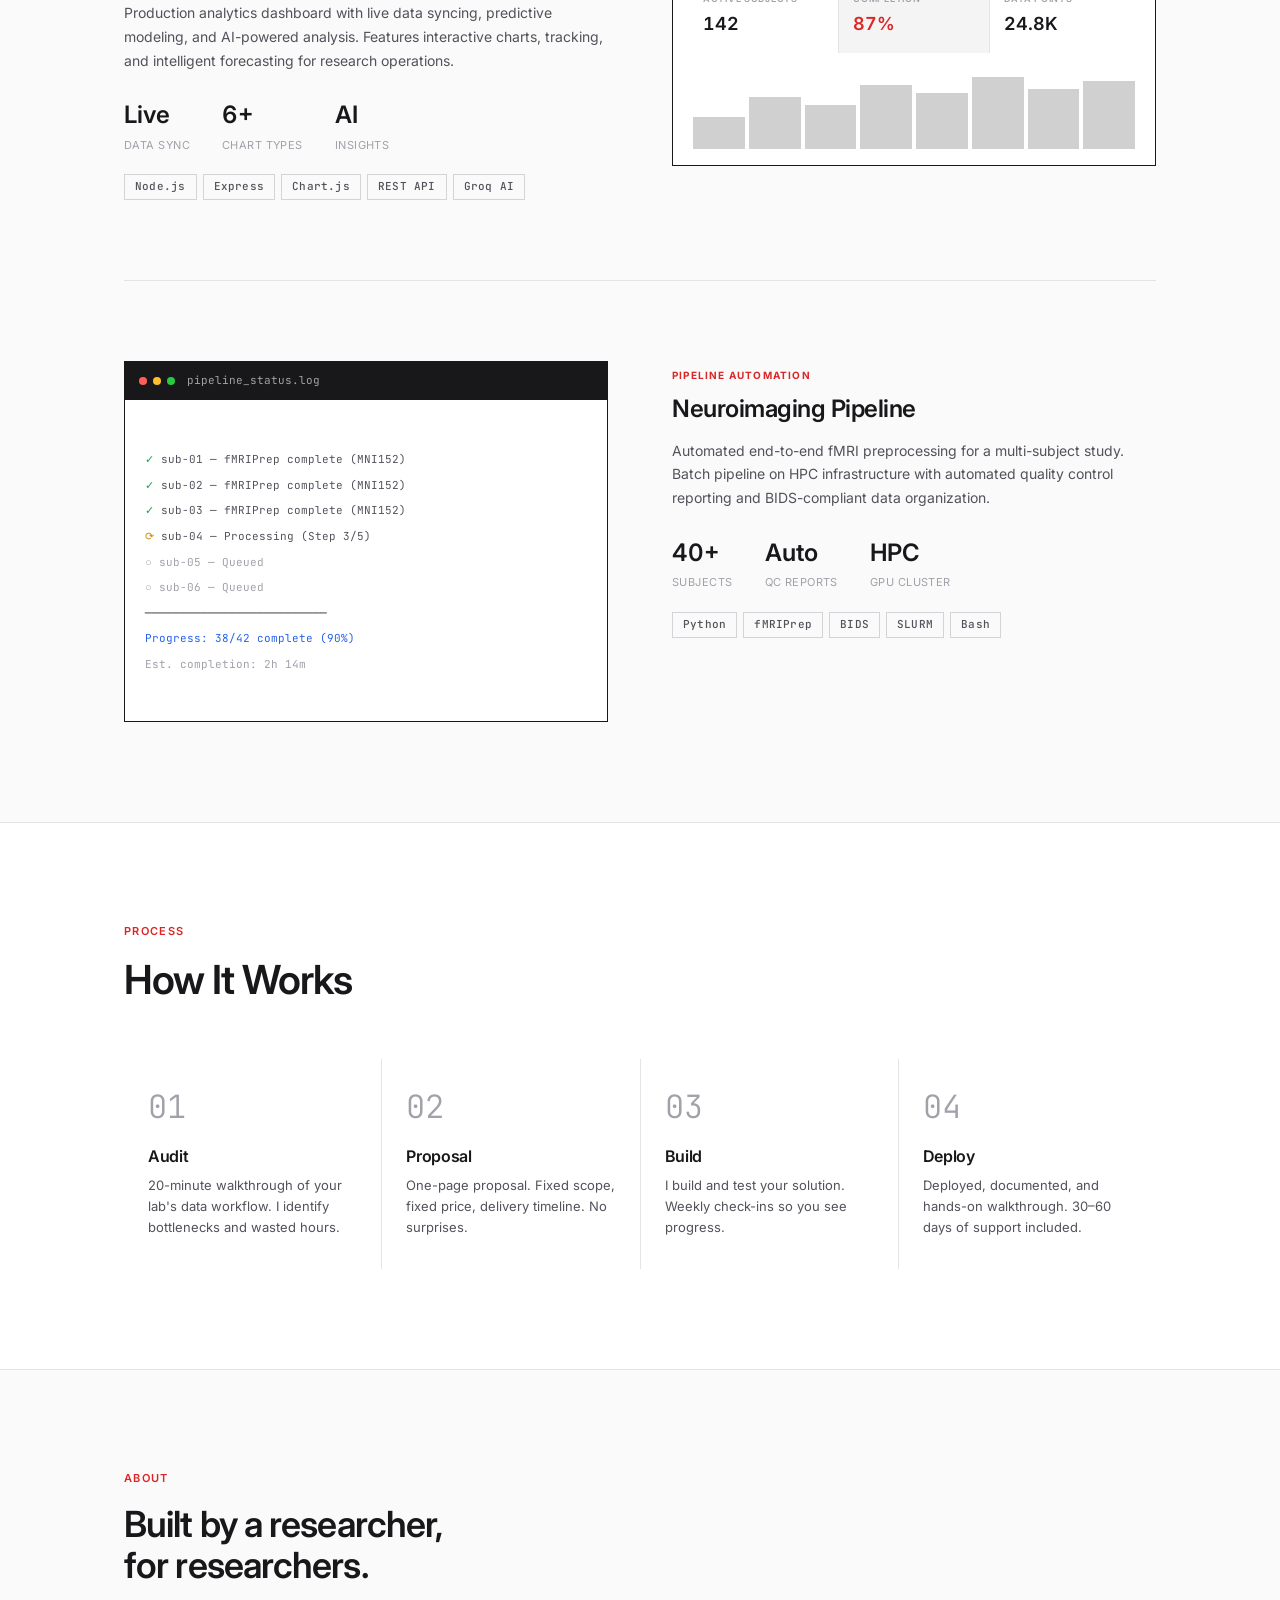
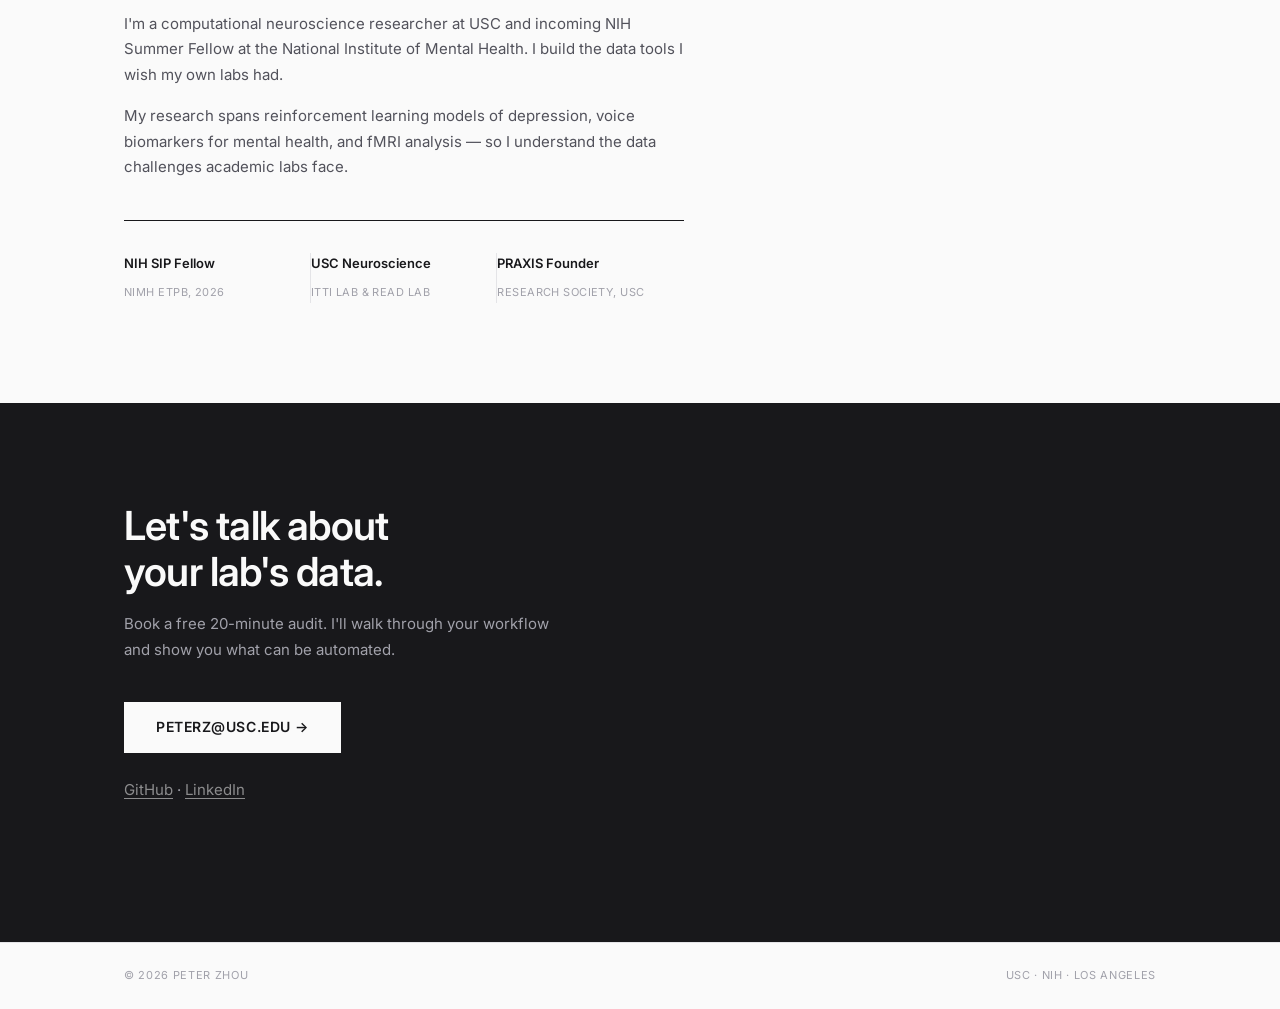
==== commit a8fe6c23: "Swiss redesign: Inter font, zero-radius, academic aesthetic, added Treatment Sim case study, NSG→PRA" ====
--- a/index.html
+++ b/index.html
@@ -3,43 +3,42 @@
 <head>
   <meta charset="UTF-8">
   <meta name="viewport" content="width=device-width, initial-scale=1.0">
-  <title>Peter Zhou — Research Infrastructure Engineer</title>
-  <meta name="description" content="I build data pipelines, dashboards, and AI tools for research labs. NIH Fellow, USC Computational Neuroscience.">
+  <title>Peter Zhou — Research Infrastructure</title>
+  <meta name="description" content="Data pipelines, dashboards, and AI tools for research labs. NIH Fellow, USC Computational Neuroscience.">
   <link rel="preconnect" href="https://fonts.googleapis.com">
   <link rel="preconnect" href="https://fonts.gstatic.com" crossorigin>
-  <link href="https://fonts.googleapis.com/css2?family=DM+Sans:ital,opsz,wght@0,9..40,300;0,9..40,400;0,9..40,500;0,9..40,600;0,9..40,700;1,9..40,400&family=JetBrains+Mono:wght@400;500&display=swap" rel="stylesheet">
+  <link href="https://fonts.googleapis.com/css2?family=Inter:wght@300;400;500;600;700&family=JetBrains+Mono:wght@300;400;500&display=swap" rel="stylesheet">
   <link rel="stylesheet" href="styles.css">
 </head>
 <body>
   <!-- Navigation -->
   <nav class="nav" id="nav">
     <div class="nav-inner">
-      <a href="#" class="nav-logo">PZ<span class="accent">.</span></a>
+      <a href="#" class="nav-logo">Peter Zhou</a>
       <div class="nav-links">
         <a href="#services">Services</a>
         <a href="#work">Work</a>
         <a href="#process">Process</a>
-        <a href="#contact" class="nav-cta">Get in Touch</a>
+        <a href="#contact" class="nav-cta">Contact</a>
       </div>
     </div>
   </nav>
 
   <!-- Hero -->
   <section class="hero" id="hero">
-    <div class="hero-bg-grid"></div>
     <div class="container hero-content">
       <div class="hero-badge">
         <span class="badge-dot"></span>
         NIH Summer Fellow — NIMH ETPB
       </div>
-      <h1>I build data infrastructure<br>for research labs.</h1>
+      <h1>Data infrastructure<br>for research labs.</h1>
       <p class="hero-sub">
-        Dashboards. Pipelines. AI tools.<br>
-        So you can focus on the science, not the spreadsheets.
+        I build pipelines, dashboards, and AI tools
+        so your team can focus on the science.
       </p>
       <div class="hero-actions">
         <a href="#contact" class="btn btn-primary">Free Lab Audit →</a>
-        <a href="#work" class="btn btn-ghost">See My Work</a>
+        <a href="#work" class="btn btn-ghost">View Work</a>
       </div>
       <div class="hero-stats">
         <div class="stat">
@@ -48,11 +47,11 @@
         </div>
         <div class="stat">
           <span class="stat-num">8</span>
-          <span class="stat-label">Research Team Members Supported</span>
+          <span class="stat-label">Team Members Supported</span>
         </div>
         <div class="stat">
-          <span class="stat-num">3</span>
-          <span class="stat-label">Production Systems Deployed</span>
+          <span class="stat-num">4</span>
+          <span class="stat-label">Production Systems</span>
         </div>
       </div>
     </div>
@@ -63,62 +62,59 @@
     <div class="container">
       <div class="section-header">
         <span class="section-tag">Services</span>
-        <h2>What I Build for Labs</h2>
-        <p>Fixed-price packages. No hourly billing. You know the cost before we start.</p>
+        <h2>What I Build</h2>
+        <p>Fixed-price packages. No hourly billing. Scope defined before we start.</p>
       </div>
       <div class="services-grid">
         <div class="service-card">
-          <div class="service-icon">🤖</div>
           <div class="service-tier">Starter</div>
           <h3>Lab Knowledge Bot</h3>
-          <p>AI assistant for your Slack or Discord that answers questions about your lab's papers, protocols, and methods. Trained on your own documents.</p>
+          <p>AI assistant for Slack or Discord. Answers questions about protocols, papers, and methods — trained on your own documents.</p>
           <ul class="service-features">
-            <li>RAG over your lab papers &amp; protocols</li>
+            <li>RAG over lab papers & protocols</li>
             <li>Slack or Discord integration</li>
-            <li>Custom knowledge base setup</li>
+            <li>Custom knowledge base</li>
             <li>Team onboarding guide</li>
           </ul>
           <div class="service-price">
             <span class="price">$1,000</span>
-            <span class="price-detail">delivered in 1 week</span>
+            <span class="price-detail">Delivered in 1 week</span>
           </div>
         </div>
 
         <div class="service-card featured">
-          <div class="service-badge">Most Popular</div>
-          <div class="service-icon">📊</div>
+          <div class="service-badge">Popular</div>
           <div class="service-tier">Standard</div>
           <h3>Research Dashboard</h3>
-          <p>Custom web dashboard for your lab's data — participants, experiments, results, grant metrics. Real-time, auto-refreshing, shareable.</p>
+          <p>Custom web dashboard for lab data — participants, experiments, results, grant metrics. Real-time, auto-refreshing.</p>
           <ul class="service-features">
             <li>Custom data visualizations</li>
-            <li>Participant tracking &amp; status</li>
-            <li>Auto-sync with your data sources</li>
+            <li>Participant tracking & status</li>
+            <li>Auto-sync with data sources</li>
             <li>Shareable with collaborators</li>
-            <li>30 days of email support</li>
+            <li>30 days email support</li>
           </ul>
           <div class="service-price">
             <span class="price">$2,000</span>
-            <span class="price-detail">delivered in 2 weeks</span>
+            <span class="price-detail">Delivered in 2 weeks</span>
           </div>
         </div>
 
         <div class="service-card">
-          <div class="service-icon">⚡</div>
           <div class="service-tier">Premium</div>
           <h3>Pipeline Automation</h3>
-          <p>End-to-end automated data pipeline: intake → clean → analyze → visualize. Replaces hours of manual work with one command.</p>
+          <p>End-to-end data pipeline: intake → clean → analyze → visualize. One command replaces hours of manual work.</p>
           <ul class="service-features">
-            <li>Automated data ingestion &amp; cleaning</li>
+            <li>Automated data ingestion</li>
             <li>Quality control reports</li>
-            <li>Analysis pipeline with outputs</li>
-            <li>Dashboard for monitoring</li>
-            <li>Documentation &amp; training</li>
-            <li>60 days of support</li>
+            <li>Analysis pipeline</li>
+            <li>Monitoring dashboard</li>
+            <li>Documentation & training</li>
+            <li>60 days support</li>
           </ul>
           <div class="service-price">
             <span class="price">$3,500</span>
-            <span class="price-detail">delivered in 3 weeks</span>
+            <span class="price-detail">Delivered in 3 weeks</span>
           </div>
         </div>
       </div>
@@ -129,28 +125,28 @@
   <section class="work" id="work">
     <div class="container">
       <div class="section-header">
-        <span class="section-tag">Case Studies</span>
-        <h2>Recent Projects</h2>
-        <p>Real systems I've built and deployed for research teams.</p>
+        <span class="section-tag">Selected Work</span>
+        <h2>Case Studies</h2>
+        <p>Systems I've built and deployed for research teams.</p>
       </div>
 
       <div class="case-study">
         <div class="case-content">
-          <span class="case-tag">AI Knowledge Bot</span>
-          <h3>Research Team AI Assistant</h3>
-          <p>Built a Slack-integrated AI bot for an 8-person neuroscience research group. The bot uses Retrieval-Augmented Generation (RAG) to answer questions about lab protocols, published papers, and analysis methods — trained on the team's own document library.</p>
+          <span class="case-tag">AI / NLP</span>
+          <h3>PRAXIS Research Bot</h3>
+          <p>Slack-integrated AI assistant for an 8-person neuroscience research group. Uses RAG to answer questions about lab protocols, published papers, and analysis methods — trained on the team's curated knowledge base with information leakage prevention.</p>
           <div class="case-metrics">
             <div class="metric">
               <span class="metric-val">50+</span>
-              <span class="metric-label">Documents indexed</span>
+              <span class="metric-label">Documents Indexed</span>
             </div>
             <div class="metric">
               <span class="metric-val">8</span>
-              <span class="metric-label">Team members</span>
+              <span class="metric-label">Team Members</span>
             </div>
             <div class="metric">
               <span class="metric-val">&lt;3s</span>
-              <span class="metric-label">Response time</span>
+              <span class="metric-label">Response Time</span>
             </div>
           </div>
           <div class="case-tech">
@@ -171,8 +167,8 @@
                 <p>What preprocessing steps did we use for the fMRI data?</p>
               </div>
               <div class="chat-msg bot-msg">
-                <strong>@lab-bot</strong>
-                <p>Based on your protocols: fMRIPrep v23.1 with MNI152 template, 6mm FWHM smoothing, ICA-AROMA denoising, and high-pass filtering at 0.01Hz. See protocols/preprocessing.md for full details.</p>
+                <strong>@praxis-bot</strong>
+                <p>Based on your protocols: fMRIPrep v23.1 with MNI152 template, 6mm FWHM smoothing, ICA-AROMA denoising, and high-pass filtering at 0.01Hz.</p>
               </div>
             </div>
           </div>
@@ -181,21 +177,71 @@
 
       <div class="case-study reverse">
         <div class="case-content">
-          <span class="case-tag">Analytics Dashboard</span>
-          <h3>Real-Time Financial Analytics Platform</h3>
-          <p>Designed and deployed a production analytics dashboard with live data syncing, predictive cash flow modeling, and AI-powered analysis. Features interactive charts, budget tracking, and intelligent forecasting.</p>
+          <span class="case-tag">Computational Modeling</span>
+          <h3>Treatment Intervention Simulator</h3>
+          <p>Monte Carlo simulation framework for modeling treatment recovery dynamics in anhedonia. Implements Rescorla-Wagner RL agents with mid-run pharmacological interventions (Ketamine, Psilocybin, rTMS), each with distinct recovery curves — step, sigmoid, and linear ramp.</p>
           <div class="case-metrics">
             <div class="metric">
+              <span class="metric-val">500</span>
+              <span class="metric-label">MC Runs</span>
+            </div>
+            <div class="metric">
+              <span class="metric-val">3</span>
+              <span class="metric-label">Treatment Profiles</span>
+            </div>
+            <div class="metric">
+              <span class="metric-val">Pub</span>
+              <span class="metric-label">Quality Figures</span>
+            </div>
+          </div>
+          <div class="case-tech">
+            <span>Python</span><span>NumPy</span><span>Matplotlib</span><span>RL</span><span>Monte Carlo</span>
+          </div>
+        </div>
+        <div class="case-visual">
+          <div class="case-mockup pipeline-mockup">
+            <div class="mockup-header">
+              <span class="mockup-dot red"></span>
+              <span class="mockup-dot yellow"></span>
+              <span class="mockup-dot green"></span>
+              <span class="mockup-title">treatment_simulation.py</span>
+            </div>
+            <div class="mockup-body terminal-body">
+              <code>
+<span class="t-dim">class</span> TreatmentProfile:
+    name: <span class="t-green">str</span>
+    mechanism: <span class="t-green">str</span>
+    alpha_recovery_fn: <span class="t-green">Callable</span>
+    beta_recovery_fn: <span class="t-green">Callable</span>
+    recovery_window: <span class="t-green">int</span>
+
+<span class="t-dim"># Recovery Curves</span>
+<span class="t-blue">ketamine</span>  → step     (acute onset)
+<span class="t-blue">psilocybin</span>→ sigmoid  (gradual)
+<span class="t-blue">rTMS</span>      → linear   (cumulative)
+              </code>
+            </div>
+          </div>
+        </div>
+      </div>
+
+      <div class="case-study">
+        <div class="case-content">
+          <span class="case-tag">Analytics Platform</span>
+          <h3>Real-Time Research Dashboard</h3>
+          <p>Production analytics dashboard with live data syncing, predictive modeling, and AI-powered analysis. Features interactive charts, tracking, and intelligent forecasting for research operations.</p>
+          <div class="case-metrics">
+            <div class="metric">
               <span class="metric-val">Live</span>
-              <span class="metric-label">Data sync</span>
+              <span class="metric-label">Data Sync</span>
             </div>
             <div class="metric">
               <span class="metric-val">6+</span>
-              <span class="metric-label">Chart types</span>
+              <span class="metric-label">Chart Types</span>
             </div>
             <div class="metric">
               <span class="metric-val">AI</span>
-              <span class="metric-label">Powered insights</span>
+              <span class="metric-label">Insights</span>
             </div>
           </div>
           <div class="case-tech">
@@ -208,12 +254,12 @@
               <span class="mockup-dot red"></span>
               <span class="mockup-dot yellow"></span>
               <span class="mockup-dot green"></span>
-              <span class="mockup-title">Dashboard — Overview</span>
+              <span class="mockup-title">dashboard — overview</span>
             </div>
             <div class="mockup-body dash-body">
               <div class="dash-row">
                 <div class="dash-card"><span class="dash-label">Active Subjects</span><span class="dash-val">142</span></div>
-                <div class="dash-card accent"><span class="dash-label">Completion Rate</span><span class="dash-val">87%</span></div>
+                <div class="dash-card accent"><span class="dash-label">Completion</span><span class="dash-val">87%</span></div>
                 <div class="dash-card"><span class="dash-label">Data Points</span><span class="dash-val">24.8K</span></div>
               </div>
               <div class="dash-chart">
@@ -231,23 +277,23 @@
         </div>
       </div>
 
-      <div class="case-study">
+      <div class="case-study reverse">
         <div class="case-content">
           <span class="case-tag">Pipeline Automation</span>
-          <h3>Neuroimaging Preprocessing Pipeline</h3>
-          <p>Automated end-to-end fMRI preprocessing for a multi-subject study. Replaced manual per-subject processing with a batch pipeline running on HPC infrastructure, including automated quality control reporting.</p>
+          <h3>Neuroimaging Pipeline</h3>
+          <p>Automated end-to-end fMRI preprocessing for a multi-subject study. Batch pipeline on HPC infrastructure with automated quality control reporting and BIDS-compliant data organization.</p>
           <div class="case-metrics">
             <div class="metric">
               <span class="metric-val">40+</span>
-              <span class="metric-label">Subjects processed</span>
+              <span class="metric-label">Subjects</span>
             </div>
             <div class="metric">
               <span class="metric-val">Auto</span>
-              <span class="metric-label">QC reports</span>
+              <span class="metric-label">QC Reports</span>
             </div>
             <div class="metric">
               <span class="metric-val">HPC</span>
-              <span class="metric-label">GPU cluster</span>
+              <span class="metric-label">GPU Cluster</span>
             </div>
           </div>
           <div class="case-tech">
@@ -285,19 +331,19 @@
   <section class="process" id="process">
     <div class="container">
       <div class="section-header">
-        <span class="section-tag">How It Works</span>
-        <h2>From Idea to Deployed in Weeks</h2>
+        <span class="section-tag">Process</span>
+        <h2>How It Works</h2>
       </div>
       <div class="process-grid">
         <div class="process-step">
           <div class="step-num">01</div>
-          <h3>Free Audit</h3>
-          <p>20-minute walkthrough of your lab's current data workflow. I identify bottlenecks and wasted hours.</p>
+          <h3>Audit</h3>
+          <p>20-minute walkthrough of your lab's data workflow. I identify bottlenecks and wasted hours.</p>
         </div>
         <div class="process-step">
           <div class="step-num">02</div>
           <h3>Proposal</h3>
-          <p>One-page proposal with fixed scope, fixed price, and delivery timeline. No surprises.</p>
+          <p>One-page proposal. Fixed scope, fixed price, delivery timeline. No surprises.</p>
         </div>
         <div class="process-step">
           <div class="step-num">03</div>
@@ -307,7 +353,7 @@
         <div class="process-step">
           <div class="step-num">04</div>
           <h3>Deploy</h3>
-          <p>Deployed, documented, and hands-on walkthrough with your team. 30-60 days of support included.</p>
+          <p>Deployed, documented, and hands-on walkthrough. 30–60 days of support included.</p>
         </div>
       </div>
     </div>
@@ -320,20 +366,20 @@
         <div class="about-text">
           <span class="section-tag">About</span>
           <h2>Built by a researcher,<br>for researchers.</h2>
-          <p>I'm Peter Zhou — a computational neuroscience researcher at USC and incoming NIH Summer Fellow at the National Institute of Mental Health. I build the data tools I wish my own labs had.</p>
-          <p>My research spans reinforcement learning models of depression, voice biomarkers for mental health, and fMRI analysis — so I understand the unique data challenges academic labs face.</p>
+          <p>I'm a computational neuroscience researcher at USC and incoming NIH Summer Fellow at the National Institute of Mental Health. I build the data tools I wish my own labs had.</p>
+          <p>My research spans reinforcement learning models of depression, voice biomarkers for mental health, and fMRI analysis — so I understand the data challenges academic labs face.</p>
           <div class="about-credentials">
             <div class="credential">
               <strong>NIH SIP Fellow</strong>
               <span>NIMH ETPB, 2026</span>
             </div>
             <div class="credential">
-              <strong>USC Computational Neuroscience</strong>
-              <span>Itti Lab &amp; Read Lab</span>
+              <strong>USC Neuroscience</strong>
+              <span>Itti Lab & Read Lab</span>
             </div>
             <div class="credential">
-              <strong>NSG Founder</strong>
-              <span>Neuroscience Student Group</span>
+              <strong>PRAXIS Founder</strong>
+              <span>Research Society, USC</span>
             </div>
           </div>
         </div>
@@ -345,12 +391,12 @@
   <section class="contact" id="contact">
     <div class="container">
       <div class="contact-card">
-        <h2>Let's talk about your lab's data.</h2>
-        <p>Book a free 20-minute audit. I'll walk through your current workflow and show you what can be automated — no commitment required.</p>
+        <h2>Let's talk about<br>your lab's data.</h2>
+        <p>Book a free 20-minute audit. I'll walk through your workflow and show you what can be automated.</p>
         <div class="contact-actions">
-          <a href="mailto:peterz@usc.edu?subject=Lab%20Data%20Audit%20Request" class="btn btn-primary btn-lg">peterz@usc.edu</a>
-        </div>
-        <p class="contact-note">Or find me on <a href="https://github.com/peterzhou" target="_blank">GitHub</a> · <a href="https://linkedin.com/in/peterzhou" target="_blank">LinkedIn</a></p>
+          <a href="mailto:peterz@usc.edu?subject=Lab%20Data%20Audit%20Request" class="btn btn-primary btn-lg">peterz@usc.edu →</a>
+        </div>
+        <p class="contact-note"><a href="https://github.com/czhou732" target="_blank">GitHub</a> · <a href="https://linkedin.com/in/peterzhou" target="_blank">LinkedIn</a></p>
       </div>
     </div>
   </section>
--- a/styles.css
+++ b/styles.css
@@ -1,30 +1,25 @@
 /* ================================================
-   DESIGN TOKENS
+   SWISS DESIGN SYSTEM
+   International Typographic Style
    ================================================ */
 :root {
-  --bg: #0A0A0B;
-  --bg-card: #141416;
-  --bg-card-hover: #1A1A1E;
-  --bg-accent: #1E1E24;
-  --text: #F5F5F7;
-  --text-secondary: #8E8E93;
-  --text-tertiary: #636366;
-  --accent: #6C63FF;
-  --accent-light: #8B83FF;
-  --accent-glow: rgba(108, 99, 255, 0.15);
-  --green: #34D399;
-  --yellow: #FBBF24;
-  --red: #F87171;
-  --blue: #60A5FA;
-  --border: rgba(255, 255, 255, 0.06);
-  --border-hover: rgba(255, 255, 255, 0.12);
-  --radius: 16px;
-  --radius-sm: 10px;
-  --radius-xs: 6px;
-  --shadow: 0 8px 32px rgba(0, 0, 0, 0.4);
-  --transition: 0.3s cubic-bezier(0.4, 0, 0.2, 1);
-  --font: 'DM Sans', -apple-system, BlinkMacSystemFont, sans-serif;
-  --mono: 'JetBrains Mono', 'SF Mono', monospace;
+  --bg: #FAFAFA;
+  --bg-alt: #FFFFFF;
+  --bg-code: #F4F4F5;
+  --text: #18181B;
+  --text-secondary: #52525B;
+  --text-tertiary: #A1A1AA;
+  --accent: #18181B;
+  --accent-red: #DC2626;
+  --green: #16A34A;
+  --border: #E4E4E7;
+  --border-strong: #D4D4D8;
+  --radius: 0px;
+  --transition: 0.2s ease;
+  --font: 'Inter', 'Helvetica Neue', Helvetica, Arial, sans-serif;
+  --mono: 'JetBrains Mono', 'SF Mono', 'Consolas', monospace;
+  --grid-gap: 24px;
+  --max-width: 1080px;
 }
 
 /* ================================================
@@ -35,6 +30,8 @@
 html {
   scroll-behavior: smooth;
   -webkit-font-smoothing: antialiased;
+  -moz-osx-font-smoothing: grayscale;
+  font-size: 16px;
 }
 
 body {
@@ -49,14 +46,28 @@
 ul { list-style: none; }
 img { max-width: 100%; display: block; }
 
+::selection {
+  background: var(--text);
+  color: var(--bg);
+}
+
 .container {
-  max-width: 1120px;
+  max-width: var(--max-width);
   margin: 0 auto;
-  padding: 0 24px;
-}
-
-/* ================================================
-   NAVIGATION
+  padding: 0 var(--grid-gap);
+}
+
+/* ================================================
+   TYPOGRAPHY — Swiss Hierarchy
+   ================================================ */
+h1, h2, h3 {
+  font-weight: 600;
+  letter-spacing: -0.02em;
+  line-height: 1.15;
+}
+
+/* ================================================
+   NAVIGATION — Minimal Top Bar
    ================================================ */
 .nav {
   position: fixed;
@@ -64,34 +75,36 @@
   left: 0;
   right: 0;
   z-index: 100;
-  padding: 16px 0;
+  padding: 0;
+  background: var(--bg);
+  border-bottom: 1px solid var(--border);
   transition: var(--transition);
-  background: transparent;
 }
 
 .nav.scrolled {
-  background: rgba(10, 10, 11, 0.85);
-  backdrop-filter: blur(20px);
-  -webkit-backdrop-filter: blur(20px);
-  border-bottom: 1px solid var(--border);
+  background: rgba(250, 250, 250, 0.92);
+  backdrop-filter: blur(12px);
+  -webkit-backdrop-filter: blur(12px);
 }
 
 .nav-inner {
-  max-width: 1120px;
+  max-width: var(--max-width);
   margin: 0 auto;
-  padding: 0 24px;
+  padding: 0 var(--grid-gap);
   display: flex;
   align-items: center;
   justify-content: space-between;
+  height: 56px;
 }
 
 .nav-logo {
-  font-size: 1.5rem;
-  font-weight: 700;
-  letter-spacing: -0.02em;
-}
-
-.accent { color: var(--accent); }
+  font-size: 0.875rem;
+  font-weight: 600;
+  letter-spacing: 0.04em;
+  text-transform: uppercase;
+}
+
+.accent { color: var(--accent-red); }
 
 .nav-links {
   display: flex;
@@ -100,76 +113,82 @@
 }
 
 .nav-links a {
-  font-size: 0.875rem;
+  font-size: 0.8125rem;
   font-weight: 500;
   color: var(--text-secondary);
   transition: color var(--transition);
+  letter-spacing: 0.01em;
 }
 
 .nav-links a:hover { color: var(--text); }
 
 .nav-cta {
-  background: var(--accent) !important;
-  color: var(--text) !important;
-  padding: 8px 20px;
-  border-radius: 999px;
-  font-size: 0.8125rem !important;
+  background: var(--text) !important;
+  color: var(--bg) !important;
+  padding: 7px 18px;
+  border-radius: 0;
+  font-size: 0.75rem !important;
+  font-weight: 600 !important;
+  letter-spacing: 0.03em !important;
+  text-transform: uppercase !important;
   transition: all var(--transition) !important;
 }
 
 .nav-cta:hover {
-  background: var(--accent-light) !important;
-  transform: translateY(-1px);
-  box-shadow: 0 4px 20px var(--accent-glow);
-}
-
-/* ================================================
-   BUTTONS
+  background: var(--accent-red) !important;
+  transform: none;
+  box-shadow: none;
+}
+
+/* ================================================
+   BUTTONS — Flat Swiss
    ================================================ */
 .btn {
   display: inline-flex;
   align-items: center;
   gap: 8px;
-  padding: 14px 28px;
-  border-radius: 999px;
+  padding: 12px 24px;
+  border-radius: 0;
   font-family: var(--font);
-  font-size: 0.9375rem;
+  font-size: 0.8125rem;
   font-weight: 600;
   cursor: pointer;
   transition: all var(--transition);
   border: none;
+  text-transform: uppercase;
+  letter-spacing: 0.04em;
 }
 
 .btn-primary {
-  background: var(--accent);
-  color: white;
+  background: var(--text);
+  color: var(--bg);
 }
 
 .btn-primary:hover {
-  background: var(--accent-light);
-  transform: translateY(-2px);
-  box-shadow: 0 8px 30px var(--accent-glow);
+  background: var(--accent-red);
+  transform: none;
+  box-shadow: none;
 }
 
 .btn-ghost {
   background: transparent;
-  color: var(--text-secondary);
-  border: 1px solid var(--border-hover);
+  color: var(--text);
+  border: 1.5px solid var(--text);
 }
 
 .btn-ghost:hover {
-  color: var(--text);
-  border-color: rgba(255, 255, 255, 0.25);
-  background: rgba(255, 255, 255, 0.03);
+  background: var(--text);
+  color: var(--bg);
+  border-color: var(--text);
 }
 
 .btn-lg {
-  padding: 16px 36px;
-  font-size: 1rem;
-}
-
-/* ================================================
-   HERO
+  padding: 14px 32px;
+  font-size: 0.875rem;
+}
+
+/* ================================================
+   HERO — Bold Swiss Typography
    ================================================ */
 .hero {
   min-height: 100vh;
@@ -178,144 +197,162 @@
   position: relative;
   padding: 120px 0 80px;
   overflow: hidden;
+  background: var(--bg);
 }
 
 .hero-bg-grid {
-  position: absolute;
-  inset: 0;
-  background-image:
-    linear-gradient(rgba(255,255,255,0.02) 1px, transparent 1px),
-    linear-gradient(90deg, rgba(255,255,255,0.02) 1px, transparent 1px);
-  background-size: 64px 64px;
-  mask-image: radial-gradient(ellipse at 50% 50%, black 30%, transparent 70%);
-  -webkit-mask-image: radial-gradient(ellipse at 50% 50%, black 30%, transparent 70%);
+  display: none; /* No decorative grid in Swiss design */
 }
 
 .hero-content {
   position: relative;
   z-index: 1;
+  max-width: 720px;
 }
 
 .hero-badge {
   display: inline-flex;
   align-items: center;
   gap: 8px;
-  background: var(--accent-glow);
-  border: 1px solid rgba(108, 99, 255, 0.2);
-  padding: 6px 16px;
-  border-radius: 999px;
-  font-size: 0.8125rem;
-  font-weight: 500;
-  color: var(--accent-light);
-  margin-bottom: 32px;
+  background: transparent;
+  border: 1.5px solid var(--text);
+  padding: 5px 14px;
+  border-radius: 0;
+  font-size: 0.6875rem;
+  font-weight: 600;
+  color: var(--text);
+  margin-bottom: 40px;
+  text-transform: uppercase;
+  letter-spacing: 0.08em;
 }
 
 .badge-dot {
   width: 6px;
   height: 6px;
-  background: var(--green);
+  background: var(--accent-red);
   border-radius: 50%;
-  animation: pulse 2s ease-in-out infinite;
+  animation: pulse 2.5s ease-in-out infinite;
 }
 
 @keyframes pulse {
   0%, 100% { opacity: 1; }
-  50% { opacity: 0.4; }
+  50% { opacity: 0.3; }
 }
 
 .hero h1 {
-  font-size: clamp(2.5rem, 6vw, 4.5rem);
-  font-weight: 700;
-  line-height: 1.1;
-  letter-spacing: -0.03em;
-  margin-bottom: 24px;
+  font-size: clamp(2.75rem, 6vw, 4rem);
+  font-weight: 600;
+  line-height: 1.05;
+  letter-spacing: -0.035em;
+  margin-bottom: 28px;
+  color: var(--text);
 }
 
 .hero-sub {
-  font-size: 1.25rem;
-  color: var(--text-secondary);
-  line-height: 1.6;
-  margin-bottom: 40px;
-  max-width: 520px;
+  font-size: 1.0625rem;
+  color: var(--text-secondary);
+  line-height: 1.7;
+  margin-bottom: 48px;
+  max-width: 480px;
+  font-weight: 400;
 }
 
 .hero-actions {
   display: flex;
-  gap: 16px;
+  gap: 12px;
   margin-bottom: 80px;
   flex-wrap: wrap;
 }
 
 .hero-stats {
-  display: flex;
-  gap: 48px;
+  display: grid;
+  grid-template-columns: repeat(3, 1fr);
+  gap: 0;
   padding-top: 48px;
-  border-top: 1px solid var(--border);
+  border-top: 1.5px solid var(--text);
+}
+
+.stat {
+  padding-right: 32px;
+}
+
+.stat:not(:last-child) {
+  border-right: 1px solid var(--border);
 }
 
 .stat-num {
   display: block;
-  font-size: 2rem;
-  font-weight: 700;
+  font-size: 2.25rem;
+  font-weight: 600;
   color: var(--text);
-  letter-spacing: -0.02em;
+  letter-spacing: -0.03em;
+  font-variant-numeric: tabular-nums;
 }
 
 .stat-label {
-  font-size: 0.8125rem;
+  font-size: 0.75rem;
   color: var(--text-tertiary);
   font-weight: 500;
-}
-
-/* ================================================
-   SECTIONS
+  text-transform: uppercase;
+  letter-spacing: 0.04em;
+  margin-top: 4px;
+  display: block;
+}
+
+/* ================================================
+   SECTIONS — Grid-Based Layout
    ================================================ */
 .section-header {
-  text-align: center;
-  margin-bottom: 64px;
+  text-align: left;
+  margin-bottom: 56px;
+  max-width: 480px;
 }
 
 .section-tag {
-  display: inline-block;
-  font-size: 0.75rem;
-  font-weight: 600;
-  text-transform: uppercase;
-  letter-spacing: 0.1em;
-  color: var(--accent);
+  display: block;
+  font-size: 0.6875rem;
+  font-weight: 600;
+  text-transform: uppercase;
+  letter-spacing: 0.12em;
+  color: var(--accent-red);
   margin-bottom: 16px;
 }
 
 .section-header h2 {
-  font-size: clamp(2rem, 4vw, 3rem);
-  font-weight: 700;
-  letter-spacing: -0.02em;
-  margin-bottom: 16px;
+  font-size: clamp(1.75rem, 3.5vw, 2.5rem);
+  font-weight: 600;
+  letter-spacing: -0.025em;
+  margin-bottom: 12px;
+  line-height: 1.15;
 }
 
 .section-header p {
   color: var(--text-secondary);
-  font-size: 1.125rem;
-  max-width: 480px;
-  margin: 0 auto;
-}
-
-/* ================================================
-   SERVICES
+  font-size: 0.9375rem;
+  line-height: 1.65;
+}
+
+/* ================================================
+   SERVICES — Clean Card Grid
    ================================================ */
 .services {
-  padding: 120px 0;
+  padding: 100px 0;
+  background: var(--bg-alt);
+  border-top: 1px solid var(--border);
+  border-bottom: 1px solid var(--border);
 }
 
 .services-grid {
   display: grid;
   grid-template-columns: repeat(3, 1fr);
-  gap: 24px;
+  gap: 1px;
+  background: var(--border);
 }
 
 .service-card {
-  background: var(--bg-card);
-  border: 1px solid var(--border);
-  border-radius: var(--radius);
+  background: var(--bg-alt);
+  border: none;
+  border-radius: 0;
   padding: 36px 28px;
   transition: all var(--transition);
   position: relative;
@@ -324,56 +361,60 @@
 }
 
 .service-card:hover {
-  border-color: var(--border-hover);
-  transform: translateY(-4px);
-  box-shadow: var(--shadow);
+  background: var(--bg);
+  transform: none;
+  box-shadow: none;
 }
 
 .service-card.featured {
-  border-color: rgba(108, 99, 255, 0.3);
-  background: linear-gradient(to bottom, rgba(108, 99, 255, 0.05), var(--bg-card));
+  border: none;
+  background: var(--bg-alt);
+}
+
+.service-card.featured:hover {
+  background: var(--bg);
 }
 
 .service-badge {
   position: absolute;
-  top: -12px;
-  left: 50%;
-  transform: translateX(-50%);
-  background: var(--accent);
+  top: 0;
+  left: 28px;
+  background: var(--accent-red);
   color: white;
-  font-size: 0.6875rem;
-  font-weight: 600;
-  padding: 4px 14px;
-  border-radius: 999px;
-  text-transform: uppercase;
-  letter-spacing: 0.05em;
+  font-size: 0.625rem;
+  font-weight: 700;
+  padding: 4px 10px;
+  border-radius: 0;
+  text-transform: uppercase;
+  letter-spacing: 0.06em;
+  transform: none;
 }
 
 .service-icon {
-  font-size: 2rem;
+  font-size: 1.5rem;
   margin-bottom: 20px;
 }
 
 .service-tier {
-  font-size: 0.6875rem;
-  font-weight: 600;
-  text-transform: uppercase;
-  letter-spacing: 0.1em;
+  font-size: 0.625rem;
+  font-weight: 700;
+  text-transform: uppercase;
+  letter-spacing: 0.12em;
   color: var(--text-tertiary);
   margin-bottom: 8px;
 }
 
 .service-card h3 {
-  font-size: 1.375rem;
-  font-weight: 700;
+  font-size: 1.25rem;
+  font-weight: 600;
   margin-bottom: 12px;
   letter-spacing: -0.01em;
 }
 
 .service-card p {
   color: var(--text-secondary);
-  font-size: 0.875rem;
-  line-height: 1.6;
+  font-size: 0.8125rem;
+  line-height: 1.65;
   margin-bottom: 24px;
 }
 
@@ -385,17 +426,17 @@
 .service-features li {
   font-size: 0.8125rem;
   color: var(--text-secondary);
-  padding: 6px 0;
-  padding-left: 20px;
+  padding: 5px 0;
+  padding-left: 18px;
   position: relative;
+  line-height: 1.5;
 }
 
 .service-features li::before {
-  content: '✓';
+  content: '→';
   position: absolute;
   left: 0;
-  color: var(--green);
-  font-weight: 700;
+  color: var(--text-tertiary);
   font-size: 0.75rem;
 }
 
@@ -405,59 +446,68 @@
 }
 
 .price {
-  font-size: 2rem;
-  font-weight: 700;
+  font-size: 1.75rem;
+  font-weight: 600;
   letter-spacing: -0.02em;
+  font-variant-numeric: tabular-nums;
 }
 
 .price-detail {
   display: block;
-  font-size: 0.8125rem;
+  font-size: 0.75rem;
   color: var(--text-tertiary);
   margin-top: 4px;
-}
-
-/* ================================================
-   CASE STUDIES
+  text-transform: uppercase;
+  letter-spacing: 0.04em;
+}
+
+/* ================================================
+   CASE STUDIES — Swiss Grid
    ================================================ */
 .work {
-  padding: 120px 0;
-  background: var(--bg-card);
+  padding: 100px 0;
+  background: var(--bg);
 }
 
 .case-study {
   display: grid;
   grid-template-columns: 1fr 1fr;
-  gap: 48px;
-  align-items: center;
-  margin-bottom: 96px;
-}
-
-.case-study:last-child { margin-bottom: 0; }
+  gap: 64px;
+  align-items: start;
+  margin-bottom: 80px;
+  padding-bottom: 80px;
+  border-bottom: 1px solid var(--border);
+}
+
+.case-study:last-child {
+  margin-bottom: 0;
+  padding-bottom: 0;
+  border-bottom: none;
+}
 
 .case-study.reverse { direction: rtl; }
 .case-study.reverse > * { direction: ltr; }
 
 .case-tag {
   display: inline-block;
-  font-size: 0.6875rem;
-  font-weight: 600;
-  text-transform: uppercase;
-  letter-spacing: 0.1em;
-  color: var(--accent);
+  font-size: 0.625rem;
+  font-weight: 700;
+  text-transform: uppercase;
+  letter-spacing: 0.12em;
+  color: var(--accent-red);
   margin-bottom: 12px;
 }
 
 .case-content h3 {
-  font-size: 1.75rem;
-  font-weight: 700;
+  font-size: 1.5rem;
+  font-weight: 600;
   letter-spacing: -0.02em;
   margin-bottom: 16px;
 }
 
 .case-content p {
   color: var(--text-secondary);
-  font-size: 0.9375rem;
+  font-size: 0.875rem;
   line-height: 1.7;
   margin-bottom: 24px;
 }
@@ -471,51 +521,58 @@
 .metric-val {
   display: block;
   font-size: 1.5rem;
-  font-weight: 700;
-  color: var(--accent-light);
+  font-weight: 600;
+  color: var(--text);
+  font-variant-numeric: tabular-nums;
 }
 
 .metric-label {
-  font-size: 0.75rem;
-  color: var(--text-tertiary);
+  font-size: 0.6875rem;
+  color: var(--text-tertiary);
+  text-transform: uppercase;
+  letter-spacing: 0.04em;
+  margin-top: 2px;
+  display: block;
 }
 
 .case-tech {
   display: flex;
-  gap: 8px;
+  gap: 6px;
   flex-wrap: wrap;
 }
 
 .case-tech span {
   font-size: 0.6875rem;
   font-weight: 500;
-  padding: 4px 12px;
-  border-radius: 999px;
-  background: var(--bg-accent);
-  color: var(--text-secondary);
-  border: 1px solid var(--border);
-}
-
-/* Mockups */
+  padding: 3px 10px;
+  border-radius: 0;
+  background: transparent;
+  color: var(--text-secondary);
+  border: 1px solid var(--border-strong);
+  font-family: var(--mono);
+  letter-spacing: 0.02em;
+}
+
+/* Mockups — Clean, bordered */
 .case-mockup {
-  background: var(--bg);
-  border: 1px solid var(--border);
-  border-radius: var(--radius);
+  background: var(--bg-alt);
+  border: 1.5px solid var(--text);
+  border-radius: 0;
   overflow: hidden;
 }
 
 .mockup-header {
   display: flex;
   align-items: center;
-  gap: 8px;
-  padding: 12px 16px;
-  background: rgba(255, 255, 255, 0.02);
-  border-bottom: 1px solid var(--border);
+  gap: 6px;
+  padding: 10px 14px;
+  background: var(--text);
+  border-bottom: none;
 }
 
 .mockup-dot {
-  width: 10px;
-  height: 10px;
+  width: 8px;
+  height: 8px;
   border-radius: 50%;
 }
 
@@ -525,9 +582,9 @@
 
 .mockup-title {
   font-family: var(--mono);
-  font-size: 0.75rem;
-  color: var(--text-tertiary);
-  margin-left: 8px;
+  font-size: 0.6875rem;
+  color: rgba(255,255,255,0.6);
+  margin-left: 6px;
 }
 
 .mockup-body {
@@ -536,36 +593,39 @@
 
 /* Chat mockup */
 .chat-msg {
-  margin-bottom: 16px;
-  padding: 12px 16px;
-  border-radius: var(--radius-sm);
+  margin-bottom: 12px;
+  padding: 12px 14px;
+  border-radius: 0;
 }
 
 .chat-msg strong {
   display: block;
-  font-size: 0.8125rem;
-  margin-bottom: 6px;
+  font-size: 0.75rem;
+  margin-bottom: 4px;
+  font-family: var(--mono);
+  letter-spacing: 0.02em;
 }
 
 .chat-msg p {
   font-size: 0.8125rem;
-  line-height: 1.5;
+  line-height: 1.55;
   color: var(--text-secondary);
   margin-bottom: 0;
 }
 
 .user-msg {
-  background: var(--bg-accent);
+  background: var(--bg-code);
+  border-left: 2px solid var(--border-strong);
 }
 
 .user-msg strong { color: var(--text); }
 
 .bot-msg {
-  background: var(--accent-glow);
-  border: 1px solid rgba(108, 99, 255, 0.15);
-}
-
-.bot-msg strong { color: var(--accent-light); }
+  background: transparent;
+  border-left: 2px solid var(--accent-red);
+}
+
+.bot-msg strong { color: var(--accent-red); }
 
 /* Dashboard mockup */
 .dash-body {
@@ -575,53 +635,56 @@
 .dash-row {
   display: grid;
   grid-template-columns: repeat(3, 1fr);
-  gap: 10px;
+  gap: 1px;
   margin-bottom: 16px;
+  background: var(--border);
 }
 
 .dash-card {
-  background: var(--bg-accent);
+  background: var(--bg-alt);
   padding: 14px;
-  border-radius: var(--radius-sm);
-  border: 1px solid var(--border);
+  border-radius: 0;
+  border: none;
 }
 
 .dash-card.accent {
-  border-color: rgba(108, 99, 255, 0.3);
-  background: var(--accent-glow);
+  border: none;
+  background: var(--bg-code);
 }
 
 .dash-label {
   display: block;
-  font-size: 0.625rem;
-  color: var(--text-tertiary);
-  text-transform: uppercase;
-  letter-spacing: 0.05em;
-  margin-bottom: 6px;
+  font-size: 0.5625rem;
+  color: var(--text-tertiary);
+  text-transform: uppercase;
+  letter-spacing: 0.08em;
+  font-weight: 600;
+  margin-bottom: 4px;
 }
 
 .dash-val {
-  font-size: 1.25rem;
-  font-weight: 700;
+  font-size: 1.125rem;
+  font-weight: 600;
+  font-variant-numeric: tabular-nums;
 }
 
 .dash-chart {
   display: flex;
   align-items: flex-end;
-  gap: 8px;
-  height: 100px;
+  gap: 4px;
+  height: 80px;
   padding: 0 4px;
 }
 
 .chart-bar {
   flex: 1;
-  background: linear-gradient(to top, var(--accent), var(--accent-light));
-  border-radius: 4px 4px 0 0;
-  opacity: 0.7;
+  background: var(--text);
+  border-radius: 0;
+  opacity: 0.2;
   transition: opacity var(--transition);
 }
 
-.chart-bar:hover { opacity: 1; }
+.chart-bar:hover { opacity: 0.6; }
 
 /* Terminal mockup */
 .terminal-body {
@@ -630,53 +693,58 @@
 
 .terminal-body code {
   font-family: var(--mono);
-  font-size: 0.75rem;
-  line-height: 1.8;
+  font-size: 0.6875rem;
+  line-height: 1.9;
   white-space: pre;
   color: var(--text-secondary);
 }
 
 .t-green { color: var(--green); }
-.t-yellow { color: var(--yellow); }
-.t-blue { color: var(--blue); }
+.t-yellow { color: #CA8A04; }
+.t-blue { color: #2563EB; }
 .t-dim { color: var(--text-tertiary); }
 
 /* ================================================
-   PROCESS
+   PROCESS — Numbered Grid
    ================================================ */
 .process {
-  padding: 120px 0;
+  padding: 100px 0;
+  background: var(--bg-alt);
+  border-top: 1px solid var(--border);
+  border-bottom: 1px solid var(--border);
 }
 
 .process-grid {
   display: grid;
   grid-template-columns: repeat(4, 1fr);
-  gap: 24px;
+  gap: 1px;
+  background: var(--border);
 }
 
 .process-step {
   padding: 32px 24px;
-  border: 1px solid var(--border);
-  border-radius: var(--radius);
+  border: none;
+  border-radius: 0;
+  background: var(--bg-alt);
   transition: all var(--transition);
 }
 
 .process-step:hover {
-  border-color: var(--border-hover);
-  background: var(--bg-card);
+  background: var(--bg);
 }
 
 .step-num {
   font-family: var(--mono);
-  font-size: 0.8125rem;
-  color: var(--accent);
-  font-weight: 600;
-  margin-bottom: 20px;
+  font-size: 2rem;
+  color: var(--text-tertiary);
+  font-weight: 300;
+  margin-bottom: 24px;
+  line-height: 1;
 }
 
 .process-step h3 {
-  font-size: 1.125rem;
-  font-weight: 700;
+  font-size: 1rem;
+  font-weight: 600;
   margin-bottom: 10px;
 }
 
@@ -687,108 +755,155 @@
 }
 
 /* ================================================
-   ABOUT
+   ABOUT — Left-Aligned Swiss Text
    ================================================ */
 .about {
-  padding: 120px 0;
-  background: var(--bg-card);
+  padding: 100px 0;
+  background: var(--bg);
 }
 
 .about-text {
-  max-width: 640px;
+  max-width: 560px;
 }
 
 .about-text h2 {
-  font-size: clamp(2rem, 4vw, 2.5rem);
-  font-weight: 700;
-  letter-spacing: -0.02em;
+  font-size: clamp(1.75rem, 3.5vw, 2.25rem);
+  font-weight: 600;
+  letter-spacing: -0.025em;
   margin-bottom: 24px;
 }
 
 .about-text p {
   color: var(--text-secondary);
-  font-size: 1rem;
+  font-size: 0.9375rem;
   line-height: 1.7;
   margin-bottom: 16px;
 }
 
 .about-credentials {
-  display: flex;
-  gap: 32px;
+  display: grid;
+  grid-template-columns: repeat(3, 1fr);
+  gap: 0;
   margin-top: 40px;
   padding-top: 32px;
-  border-top: 1px solid var(--border);
+  border-top: 1.5px solid var(--text);
+}
+
+.credential {
+  padding-right: 20px;
+}
+
+.credential:not(:last-child) {
+  border-right: 1px solid var(--border);
 }
 
 .credential strong {
   display: block;
-  font-size: 0.875rem;
+  font-size: 0.8125rem;
   margin-bottom: 4px;
+  font-weight: 600;
 }
 
 .credential span {
-  font-size: 0.75rem;
-  color: var(--text-tertiary);
-}
-
-/* ================================================
-   CONTACT
+  font-size: 0.6875rem;
+  color: var(--text-tertiary);
+  text-transform: uppercase;
+  letter-spacing: 0.04em;
+}
+
+/* ================================================
+   CONTACT — Minimal CTA
    ================================================ */
 .contact {
-  padding: 120px 0;
+  padding: 100px 0;
+  background: var(--text);
+  color: var(--bg);
 }
 
 .contact-card {
-  text-align: center;
-  background: linear-gradient(135deg, var(--accent-glow), rgba(52, 211, 153, 0.05));
-  border: 1px solid rgba(108, 99, 255, 0.15);
-  border-radius: var(--radius);
-  padding: 80px 40px;
+  text-align: left;
+  background: transparent;
+  border: none;
+  border-radius: 0;
+  padding: 0;
+  max-width: 560px;
 }
 
 .contact-card h2 {
   font-size: clamp(1.75rem, 3.5vw, 2.5rem);
-  font-weight: 700;
+  font-weight: 600;
   letter-spacing: -0.02em;
   margin-bottom: 16px;
+  color: var(--bg);
 }
 
 .contact-card > p {
-  color: var(--text-secondary);
-  font-size: 1.0625rem;
+  color: var(--text-tertiary);
+  font-size: 0.9375rem;
   max-width: 440px;
-  margin: 0 auto 40px;
-  line-height: 1.6;
+  margin: 0 0 40px;
+  line-height: 1.7;
 }
 
 .contact-actions {
   margin-bottom: 24px;
 }
 
+.contact-actions .btn-primary {
+  background: var(--bg);
+  color: var(--text);
+}
+
+.contact-actions .btn-primary:hover {
+  background: var(--accent-red);
+  color: white;
+}
+
 .contact-note {
   font-size: 0.8125rem;
   color: var(--text-tertiary);
 }
 
 .contact-note a {
-  color: var(--accent-light);
+  color: rgba(255,255,255,0.5);
   text-decoration: underline;
   text-underline-offset: 3px;
 }
 
-/* ================================================
-   FOOTER
+.contact-note a:hover {
+  color: rgba(255,255,255,0.8);
+}
+
+/* ================================================
+   FOOTER — Minimal Bar
    ================================================ */
 .footer {
-  padding: 32px 0;
+  padding: 24px 0;
   border-top: 1px solid var(--border);
+  background: var(--bg);
 }
 
 .footer-inner {
   display: flex;
   justify-content: space-between;
-  font-size: 0.75rem;
-  color: var(--text-tertiary);
+  font-size: 0.6875rem;
+  color: var(--text-tertiary);
+  text-transform: uppercase;
+  letter-spacing: 0.06em;
+}
+
+/* ================================================
+   SCROLL ANIMATIONS
+   ================================================ */
+.fade-in {
+  opacity: 0;
+  transform: translateY(16px);
+  transition: opacity 0.5s ease, transform 0.5s ease;
+}
+
+.fade-in.visible {
+  opacity: 1;
+  transform: translateY(0);
 }
 
 /* ================================================
@@ -801,47 +916,56 @@
 
   .case-study {
     grid-template-columns: 1fr;
+    gap: 32px;
   }
 
   .case-study.reverse { direction: ltr; }
 
-  .process-grid {
-    grid-template-columns: repeat(2, 1fr);
-  }
+  .process-grid { grid-template-columns: repeat(2, 1fr); }
 
   .hero-stats {
-    flex-direction: column;
-    gap: 24px;
-  }
-
-  .about-credentials {
-    flex-direction: column;
+    grid-template-columns: 1fr;
     gap: 16px;
   }
 
-  .dash-row { grid-template-columns: 1fr; }
-}
-
-/* ================================================
-   ANIMATIONS
-   ================================================ */
-@keyframes fadeUp {
-  from {
-    opacity: 0;
-    transform: translateY(24px);
+  .stat {
+    padding-right: 0;
+    padding-bottom: 16px;
   }
-  to {
-    opacity: 1;
-    transform: translateY(0);
+
+  .stat:not(:last-child) {
+    border-right: none;
+    border-bottom: 1px solid var(--border);
   }
-}
-
-.fade-in {
-  opacity: 0;
-  animation: fadeUp 0.6s ease forwards;
-}
-
-.fade-in:nth-child(1) { animation-delay: 0.1s; }
-.fade-in:nth-child(2) { animation-delay: 0.2s; }
-.fade-in:nth-child(3) { animation-delay: 0.3s; }
-.fade-in:nth-child(4) { animation-delay: 0.4s; }
+
+  .about-credentials {
+    grid-template-columns: 1fr;
+    gap: 16px;
+  }
+
+  .credential {
+    padding-right: 0;
+    padding-bottom: 16px;
+  }
+
+  .credential:not(:last-child) {
+    border-right: none;
+    border-bottom: 1px solid var(--border);
+  }
+}
+
+@media (max-width: 480px) {
+  .process-grid { grid-template-columns: 1fr; }
+
+  .hero h1 {
+    font-size: 2.25rem;
+  }
+
+  .hero-actions {
+    flex-direction: column;
+  }
+
+  .dash-row {
+    grid-template-columns: 1fr;
+  }
+}
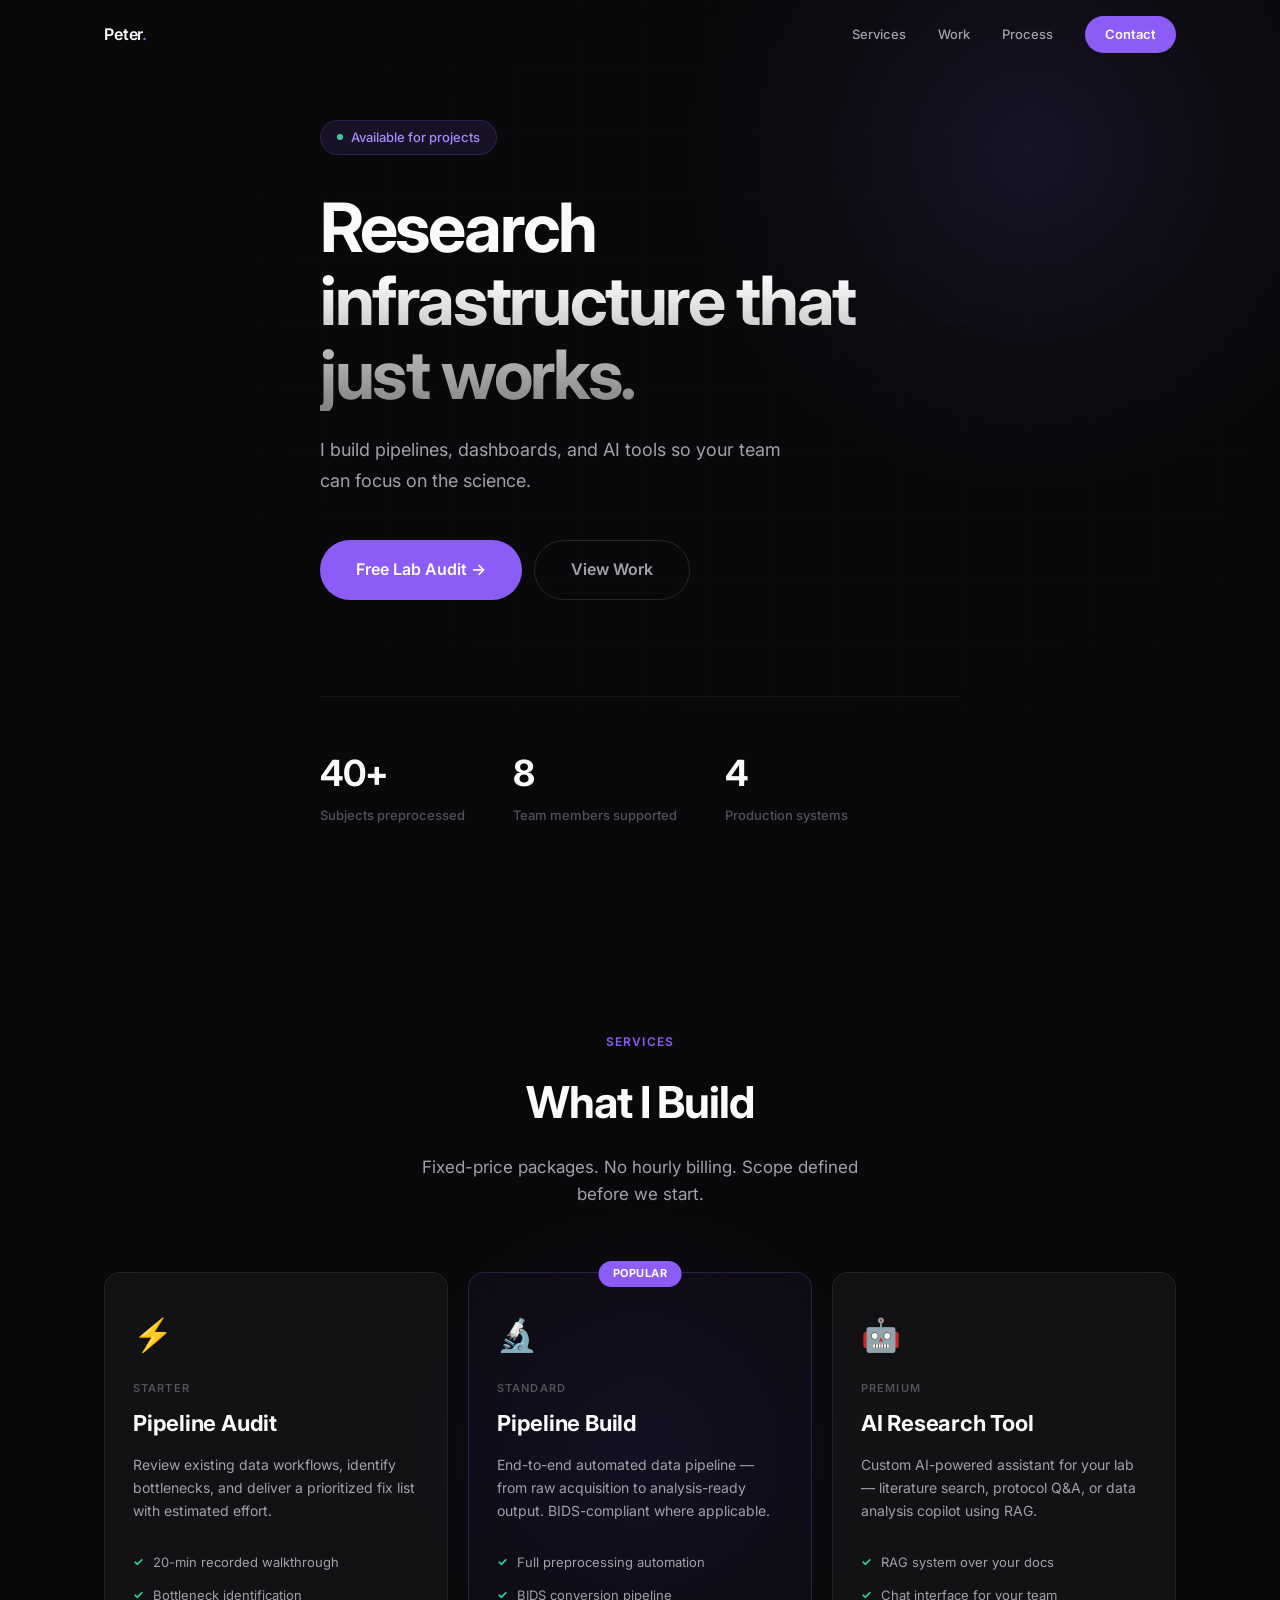
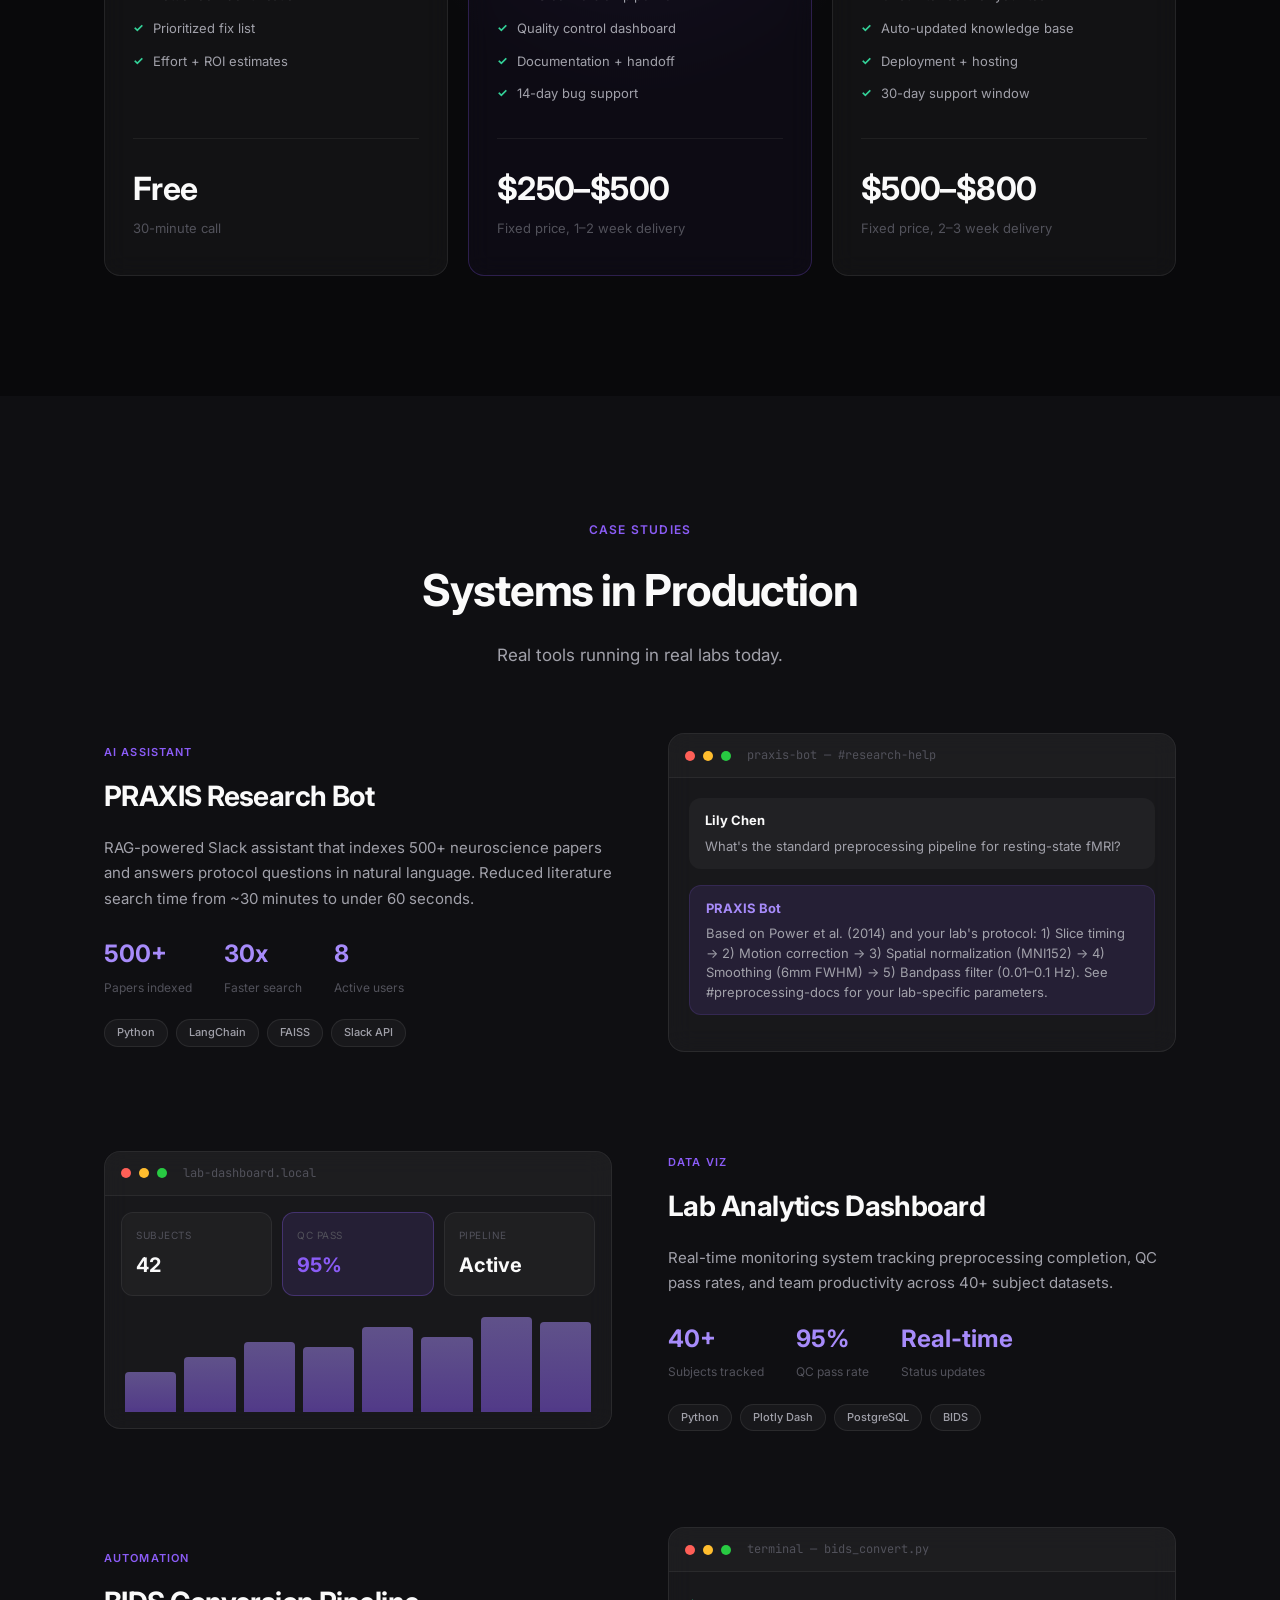
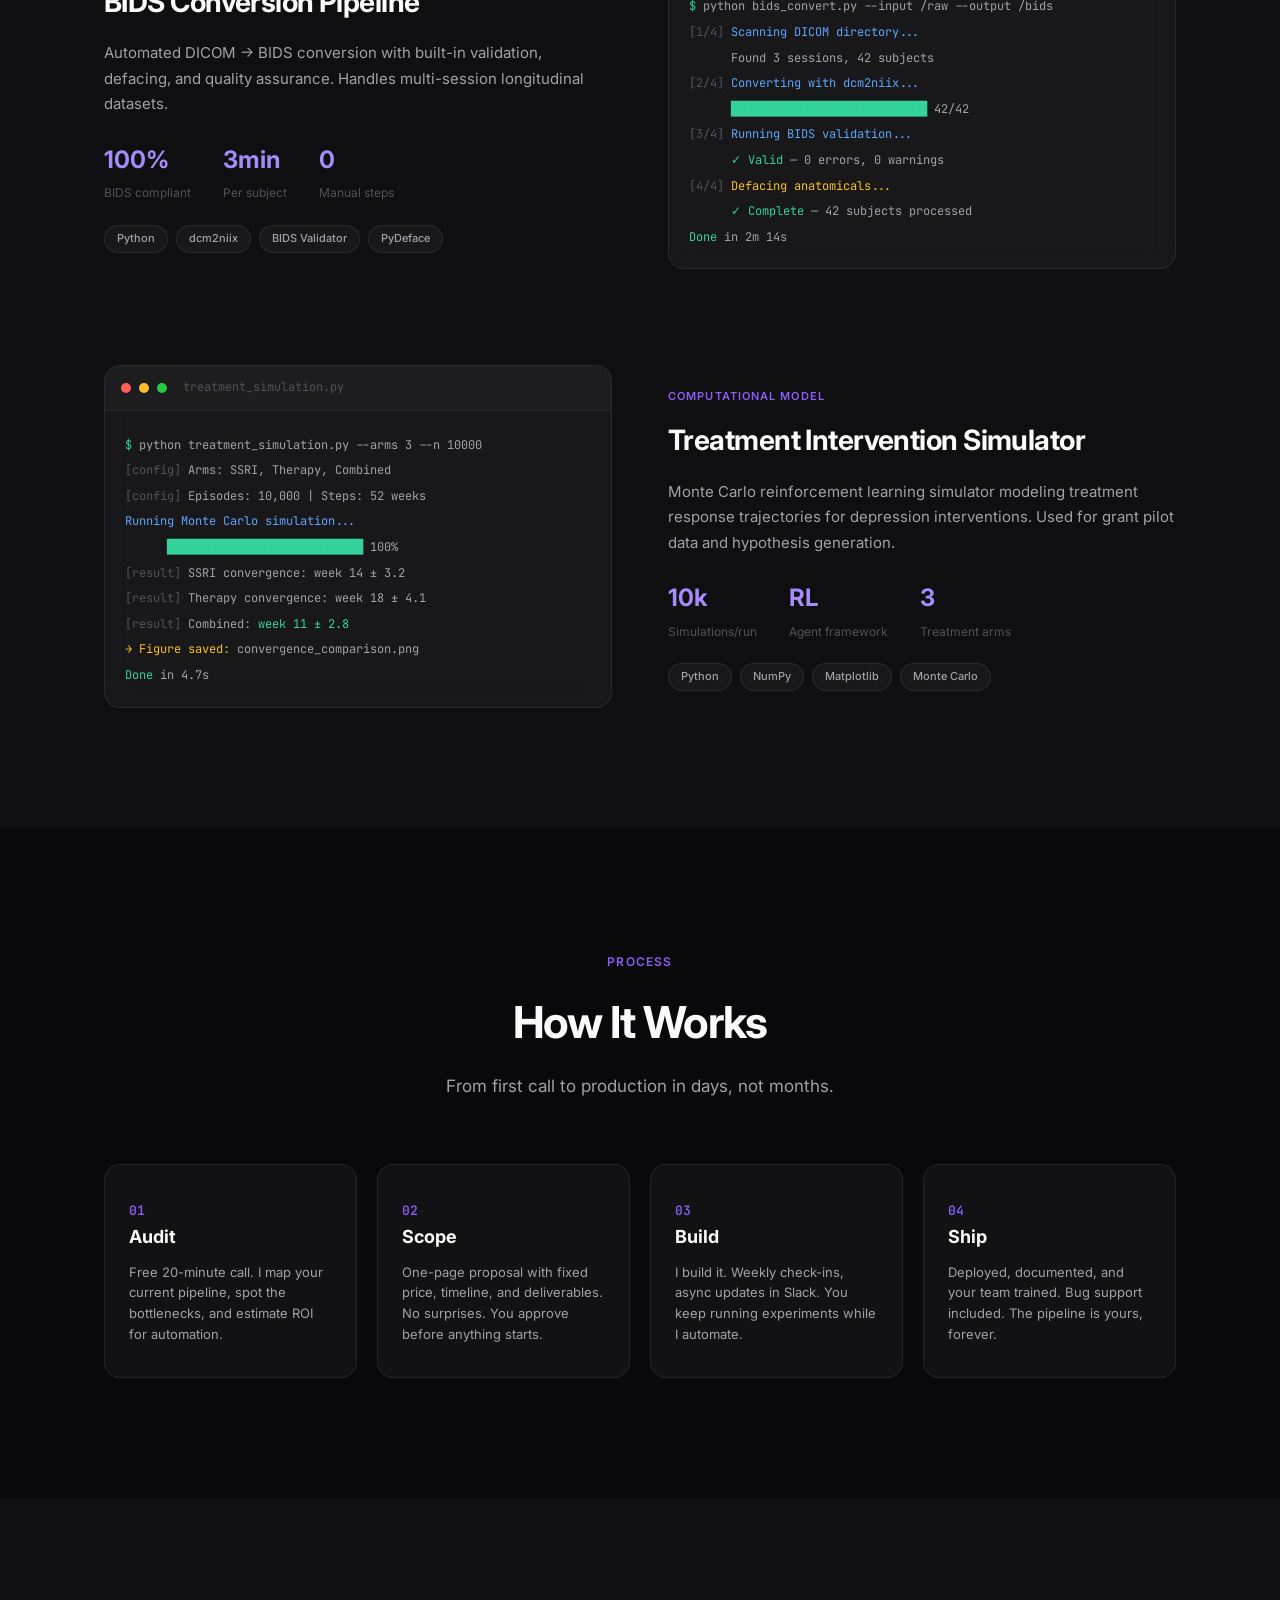
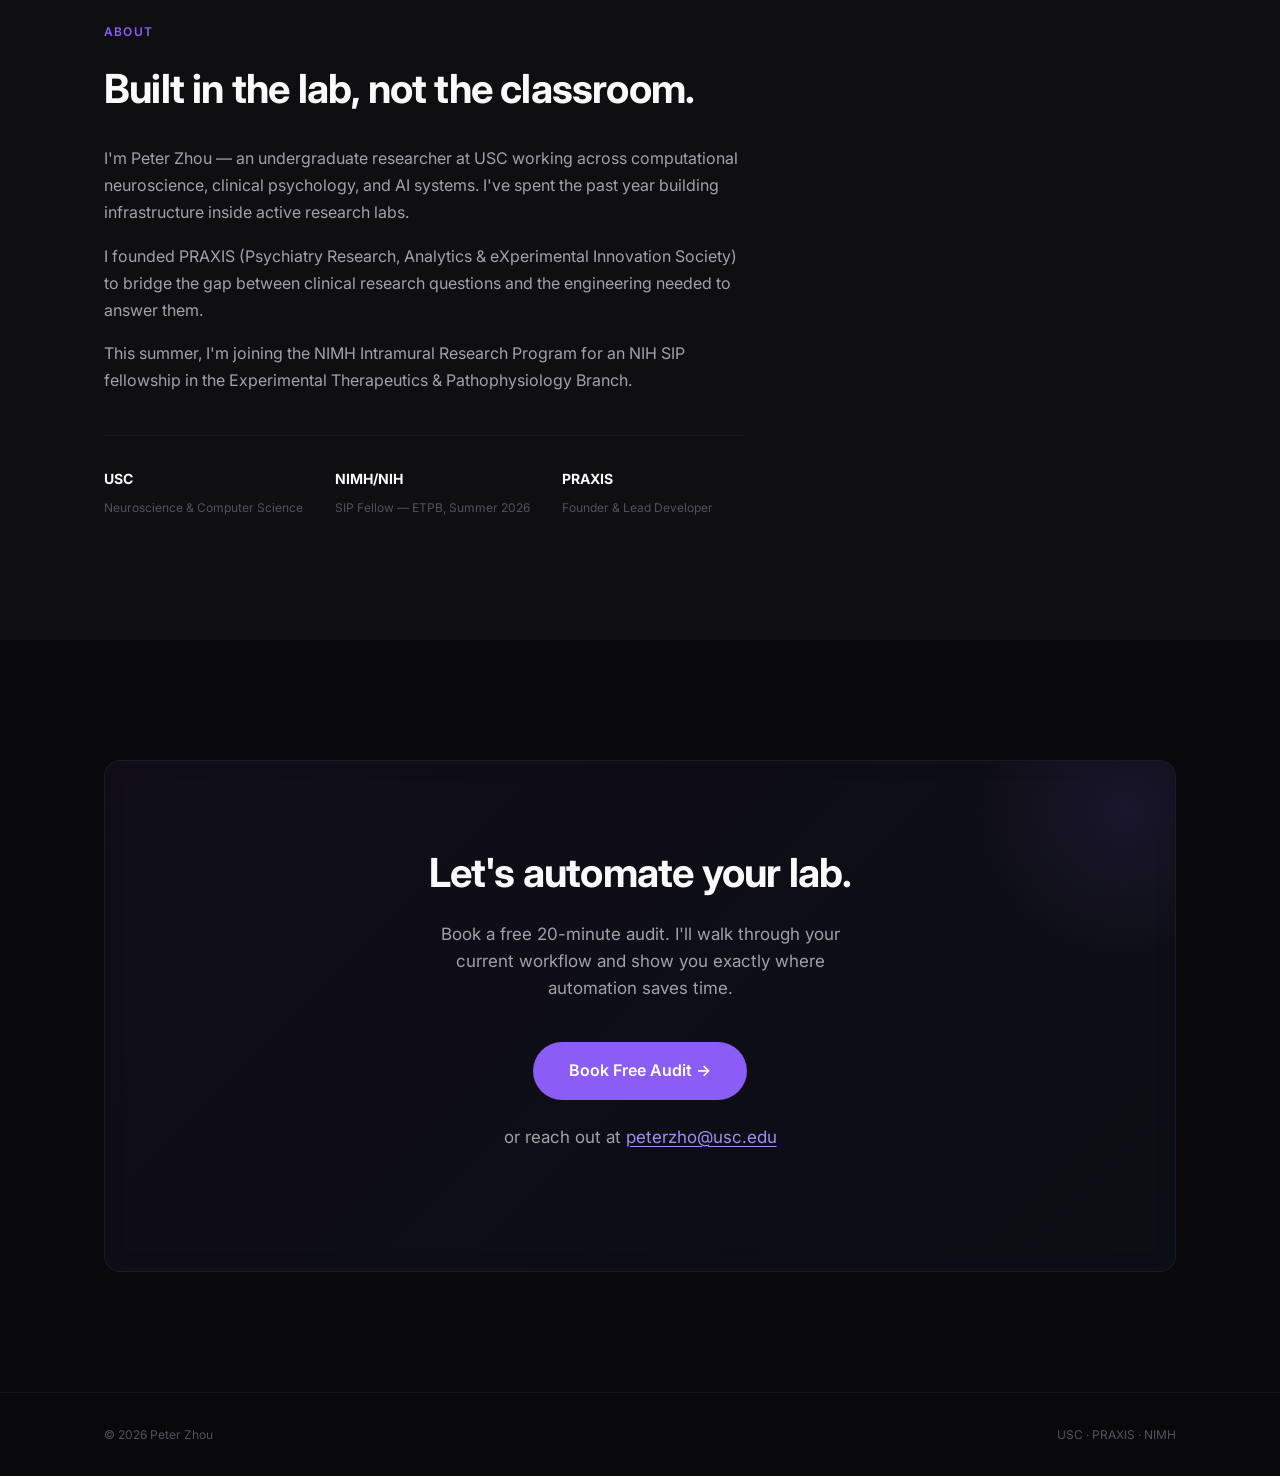
==== commit 29275577: "B+D Hybrid: Linear glow + Apple restraint, dark mode, glassmorphism, purple accent" ====
--- a/index.html
+++ b/index.html
@@ -4,17 +4,18 @@
   <meta charset="UTF-8">
   <meta name="viewport" content="width=device-width, initial-scale=1.0">
   <title>Peter Zhou — Research Infrastructure</title>
-  <meta name="description" content="Data pipelines, dashboards, and AI tools for research labs. NIH Fellow, USC Computational Neuroscience.">
+  <meta name="description" content="I build pipelines, dashboards, and AI tools so research labs can focus on the science. Fixed-price automation for neuroscience and psychology labs.">
   <link rel="preconnect" href="https://fonts.googleapis.com">
   <link rel="preconnect" href="https://fonts.gstatic.com" crossorigin>
-  <link href="https://fonts.googleapis.com/css2?family=Inter:wght@300;400;500;600;700&family=JetBrains+Mono:wght@300;400;500&display=swap" rel="stylesheet">
+  <link href="https://fonts.googleapis.com/css2?family=Inter:wght@400;500;600;700&family=JetBrains+Mono:wght@400;500;600&display=swap" rel="stylesheet">
   <link rel="stylesheet" href="styles.css">
 </head>
 <body>
-  <!-- Navigation -->
+
+  <!-- NAV -->
   <nav class="nav" id="nav">
     <div class="nav-inner">
-      <a href="#" class="nav-logo">Peter Zhou</a>
+      <a href="#" class="nav-logo">Peter<span class="accent">.</span></a>
       <div class="nav-links">
         <a href="#services">Services</a>
         <a href="#work">Work</a>
@@ -24,391 +25,375 @@
     </div>
   </nav>
 
-  <!-- Hero -->
+  <!-- HERO -->
   <section class="hero" id="hero">
-    <div class="container hero-content">
-      <div class="hero-badge">
-        <span class="badge-dot"></span>
-        NIH Summer Fellow — NIMH ETPB
-      </div>
-      <h1>Data infrastructure<br>for research labs.</h1>
-      <p class="hero-sub">
-        I build pipelines, dashboards, and AI tools
-        so your team can focus on the science.
-      </p>
-      <div class="hero-actions">
-        <a href="#contact" class="btn btn-primary">Free Lab Audit →</a>
-        <a href="#work" class="btn btn-ghost">View Work</a>
-      </div>
-      <div class="hero-stats">
-        <div class="stat">
-          <span class="stat-num">40+</span>
-          <span class="stat-label">Subjects Preprocessed</span>
-        </div>
-        <div class="stat">
-          <span class="stat-num">8</span>
-          <span class="stat-label">Team Members Supported</span>
-        </div>
-        <div class="stat">
-          <span class="stat-num">4</span>
-          <span class="stat-label">Production Systems</span>
-        </div>
-      </div>
-    </div>
-  </section>
-
-  <!-- Services -->
+    <div class="hero-bg-grid"></div>
+    <div class="container">
+      <div class="hero-content">
+        <div class="hero-badge">
+          <span class="badge-dot"></span>
+          Available for projects
+        </div>
+        <h1>Research infrastructure that just works.</h1>
+        <p class="hero-sub">I build pipelines, dashboards, and AI tools so your team can focus on the science.</p>
+        <div class="hero-actions">
+          <a href="#contact" class="btn btn-primary btn-lg">Free Lab Audit →</a>
+          <a href="#work" class="btn btn-ghost btn-lg">View Work</a>
+        </div>
+        <div class="hero-stats">
+          <div class="stat">
+            <span class="stat-num">40+</span>
+            <span class="stat-label">Subjects preprocessed</span>
+          </div>
+          <div class="stat">
+            <span class="stat-num">8</span>
+            <span class="stat-label">Team members supported</span>
+          </div>
+          <div class="stat">
+            <span class="stat-num">4</span>
+            <span class="stat-label">Production systems</span>
+          </div>
+        </div>
+      </div>
+    </div>
+  </section>
+
+  <!-- SERVICES -->
   <section class="services" id="services">
     <div class="container">
-      <div class="section-header">
+      <div class="section-header fade-in">
         <span class="section-tag">Services</span>
         <h2>What I Build</h2>
         <p>Fixed-price packages. No hourly billing. Scope defined before we start.</p>
       </div>
+
       <div class="services-grid">
-        <div class="service-card">
-          <div class="service-tier">Starter</div>
-          <h3>Lab Knowledge Bot</h3>
-          <p>AI assistant for Slack or Discord. Answers questions about protocols, papers, and methods — trained on your own documents.</p>
+        <div class="service-card fade-in">
+          <div class="service-icon">⚡</div>
+          <span class="service-tier">Starter</span>
+          <h3>Pipeline Audit</h3>
+          <p>Review existing data workflows, identify bottlenecks, and deliver a prioritized fix list with estimated effort.</p>
           <ul class="service-features">
-            <li>RAG over lab papers & protocols</li>
-            <li>Slack or Discord integration</li>
-            <li>Custom knowledge base</li>
-            <li>Team onboarding guide</li>
+            <li>20-min recorded walkthrough</li>
+            <li>Bottleneck identification</li>
+            <li>Prioritized fix list</li>
+            <li>Effort + ROI estimates</li>
           </ul>
           <div class="service-price">
-            <span class="price">$1,000</span>
-            <span class="price-detail">Delivered in 1 week</span>
-          </div>
-        </div>
-
-        <div class="service-card featured">
+            <span class="price">Free</span>
+            <span class="price-detail">30-minute call</span>
+          </div>
+        </div>
+
+        <div class="service-card featured fade-in">
           <div class="service-badge">Popular</div>
-          <div class="service-tier">Standard</div>
-          <h3>Research Dashboard</h3>
-          <p>Custom web dashboard for lab data — participants, experiments, results, grant metrics. Real-time, auto-refreshing.</p>
+          <div class="service-icon">🔬</div>
+          <span class="service-tier">Standard</span>
+          <h3>Pipeline Build</h3>
+          <p>End-to-end automated data pipeline — from raw acquisition to analysis-ready output. BIDS-compliant where applicable.</p>
           <ul class="service-features">
-            <li>Custom data visualizations</li>
-            <li>Participant tracking & status</li>
-            <li>Auto-sync with data sources</li>
-            <li>Shareable with collaborators</li>
-            <li>30 days email support</li>
+            <li>Full preprocessing automation</li>
+            <li>BIDS conversion pipeline</li>
+            <li>Quality control dashboard</li>
+            <li>Documentation + handoff</li>
+            <li>14-day bug support</li>
           </ul>
           <div class="service-price">
-            <span class="price">$2,000</span>
-            <span class="price-detail">Delivered in 2 weeks</span>
-          </div>
-        </div>
-
-        <div class="service-card">
-          <div class="service-tier">Premium</div>
-          <h3>Pipeline Automation</h3>
-          <p>End-to-end data pipeline: intake → clean → analyze → visualize. One command replaces hours of manual work.</p>
+            <span class="price">$250–$500</span>
+            <span class="price-detail">Fixed price, 1–2 week delivery</span>
+          </div>
+        </div>
+
+        <div class="service-card fade-in">
+          <div class="service-icon">🤖</div>
+          <span class="service-tier">Premium</span>
+          <h3>AI Research Tool</h3>
+          <p>Custom AI-powered assistant for your lab — literature search, protocol Q&A, or data analysis copilot using RAG.</p>
           <ul class="service-features">
-            <li>Automated data ingestion</li>
-            <li>Quality control reports</li>
-            <li>Analysis pipeline</li>
-            <li>Monitoring dashboard</li>
-            <li>Documentation & training</li>
-            <li>60 days support</li>
+            <li>RAG system over your docs</li>
+            <li>Chat interface for your team</li>
+            <li>Auto-updated knowledge base</li>
+            <li>Deployment + hosting</li>
+            <li>30-day support window</li>
           </ul>
           <div class="service-price">
-            <span class="price">$3,500</span>
-            <span class="price-detail">Delivered in 3 weeks</span>
-          </div>
-        </div>
-      </div>
-    </div>
-  </section>
-
-  <!-- Work / Case Studies -->
+            <span class="price">$500–$800</span>
+            <span class="price-detail">Fixed price, 2–3 week delivery</span>
+          </div>
+        </div>
+      </div>
+    </div>
+  </section>
+
+  <!-- WORK -->
   <section class="work" id="work">
     <div class="container">
-      <div class="section-header">
-        <span class="section-tag">Selected Work</span>
-        <h2>Case Studies</h2>
-        <p>Systems I've built and deployed for research teams.</p>
-      </div>
-
-      <div class="case-study">
+      <div class="section-header fade-in">
+        <span class="section-tag">Case Studies</span>
+        <h2>Systems in Production</h2>
+        <p>Real tools running in real labs today.</p>
+      </div>
+
+      <!-- Case 1: PRAXIS Bot -->
+      <div class="case-study fade-in">
         <div class="case-content">
-          <span class="case-tag">AI / NLP</span>
+          <span class="case-tag">AI Assistant</span>
           <h3>PRAXIS Research Bot</h3>
-          <p>Slack-integrated AI assistant for an 8-person neuroscience research group. Uses RAG to answer questions about lab protocols, published papers, and analysis methods — trained on the team's curated knowledge base with information leakage prevention.</p>
+          <p>RAG-powered Slack assistant that indexes 500+ neuroscience papers and answers protocol questions in natural language. Reduced literature search time from ~30 minutes to under 60 seconds.</p>
           <div class="case-metrics">
-            <div class="metric">
-              <span class="metric-val">50+</span>
-              <span class="metric-label">Documents Indexed</span>
+            <div><span class="metric-val">500+</span><span class="metric-label">Papers indexed</span></div>
+            <div><span class="metric-val">30x</span><span class="metric-label">Faster search</span></div>
+            <div><span class="metric-val">8</span><span class="metric-label">Active users</span></div>
+          </div>
+          <div class="case-tech">
+            <span>Python</span><span>LangChain</span><span>FAISS</span><span>Slack API</span>
+          </div>
+        </div>
+        <div class="case-mockup">
+          <div class="mockup-header">
+            <span class="mockup-dot red"></span>
+            <span class="mockup-dot yellow"></span>
+            <span class="mockup-dot green"></span>
+            <span class="mockup-title">praxis-bot — #research-help</span>
+          </div>
+          <div class="mockup-body">
+            <div class="chat-msg user-msg">
+              <strong>Lily Chen</strong>
+              <p>What's the standard preprocessing pipeline for resting-state fMRI?</p>
             </div>
-            <div class="metric">
-              <span class="metric-val">8</span>
-              <span class="metric-label">Team Members</span>
+            <div class="chat-msg bot-msg">
+              <strong>PRAXIS Bot</strong>
+              <p>Based on Power et al. (2014) and your lab's protocol: 1) Slice timing → 2) Motion correction → 3) Spatial normalization (MNI152) → 4) Smoothing (6mm FWHM) → 5) Bandpass filter (0.01–0.1 Hz). See #preprocessing-docs for your lab-specific parameters.</p>
             </div>
-            <div class="metric">
-              <span class="metric-val">&lt;3s</span>
-              <span class="metric-label">Response Time</span>
+          </div>
+        </div>
+      </div>
+
+      <!-- Case 2: Dashboard -->
+      <div class="case-study reverse fade-in">
+        <div class="case-content">
+          <span class="case-tag">Data Viz</span>
+          <h3>Lab Analytics Dashboard</h3>
+          <p>Real-time monitoring system tracking preprocessing completion, QC pass rates, and team productivity across 40+ subject datasets.</p>
+          <div class="case-metrics">
+            <div><span class="metric-val">40+</span><span class="metric-label">Subjects tracked</span></div>
+            <div><span class="metric-val">95%</span><span class="metric-label">QC pass rate</span></div>
+            <div><span class="metric-val">Real-time</span><span class="metric-label">Status updates</span></div>
+          </div>
+          <div class="case-tech">
+            <span>Python</span><span>Plotly Dash</span><span>PostgreSQL</span><span>BIDS</span>
+          </div>
+        </div>
+        <div class="case-mockup">
+          <div class="mockup-header">
+            <span class="mockup-dot red"></span>
+            <span class="mockup-dot yellow"></span>
+            <span class="mockup-dot green"></span>
+            <span class="mockup-title">lab-dashboard.local</span>
+          </div>
+          <div class="dash-body">
+            <div class="dash-row">
+              <div class="dash-card"><span class="dash-label">Subjects</span><span class="dash-val">42</span></div>
+              <div class="dash-card accent"><span class="dash-label">QC Pass</span><span class="dash-val">95%</span></div>
+              <div class="dash-card"><span class="dash-label">Pipeline</span><span class="dash-val">Active</span></div>
             </div>
+            <div class="dash-chart">
+              <div class="chart-bar" style="height:40%"></div>
+              <div class="chart-bar" style="height:55%"></div>
+              <div class="chart-bar" style="height:70%"></div>
+              <div class="chart-bar" style="height:65%"></div>
+              <div class="chart-bar" style="height:85%"></div>
+              <div class="chart-bar" style="height:75%"></div>
+              <div class="chart-bar" style="height:95%"></div>
+              <div class="chart-bar" style="height:90%"></div>
+            </div>
+          </div>
+        </div>
+      </div>
+
+      <!-- Case 3: BIDS Pipeline -->
+      <div class="case-study fade-in">
+        <div class="case-content">
+          <span class="case-tag">Automation</span>
+          <h3>BIDS Conversion Pipeline</h3>
+          <p>Automated DICOM → BIDS conversion with built-in validation, defacing, and quality assurance. Handles multi-session longitudinal datasets.</p>
+          <div class="case-metrics">
+            <div><span class="metric-val">100%</span><span class="metric-label">BIDS compliant</span></div>
+            <div><span class="metric-val">3min</span><span class="metric-label">Per subject</span></div>
+            <div><span class="metric-val">0</span><span class="metric-label">Manual steps</span></div>
           </div>
           <div class="case-tech">
-            <span>Python</span><span>Slack Bolt</span><span>Ollama</span><span>RAG</span><span>Vector DB</span>
-          </div>
-        </div>
-        <div class="case-visual">
-          <div class="case-mockup bot-mockup">
-            <div class="mockup-header">
-              <span class="mockup-dot red"></span>
-              <span class="mockup-dot yellow"></span>
-              <span class="mockup-dot green"></span>
-              <span class="mockup-title"># research-bot</span>
-            </div>
-            <div class="mockup-body">
-              <div class="chat-msg user-msg">
-                <strong>@researcher</strong>
-                <p>What preprocessing steps did we use for the fMRI data?</p>
-              </div>
-              <div class="chat-msg bot-msg">
-                <strong>@praxis-bot</strong>
-                <p>Based on your protocols: fMRIPrep v23.1 with MNI152 template, 6mm FWHM smoothing, ICA-AROMA denoising, and high-pass filtering at 0.01Hz.</p>
-              </div>
-            </div>
-          </div>
-        </div>
-      </div>
-
-      <div class="case-study reverse">
+            <span>Python</span><span>dcm2niix</span><span>BIDS Validator</span><span>PyDeface</span>
+          </div>
+        </div>
+        <div class="case-mockup">
+          <div class="mockup-header">
+            <span class="mockup-dot red"></span>
+            <span class="mockup-dot yellow"></span>
+            <span class="mockup-dot green"></span>
+            <span class="mockup-title">terminal — bids_convert.py</span>
+          </div>
+          <div class="terminal-body">
+            <code><span class="t-green">$</span> python bids_convert.py --input /raw --output /bids
+<span class="t-dim">[1/4]</span> <span class="t-blue">Scanning DICOM directory...</span>
+      Found 3 sessions, 42 subjects
+<span class="t-dim">[2/4]</span> <span class="t-blue">Converting with dcm2niix...</span>
+      <span class="t-green">████████████████████████████</span> 42/42
+<span class="t-dim">[3/4]</span> <span class="t-blue">Running BIDS validation...</span>
+      <span class="t-green">✓ Valid</span> — 0 errors, 0 warnings
+<span class="t-dim">[4/4]</span> <span class="t-yellow">Defacing anatomicals...</span>
+      <span class="t-green">✓ Complete</span> — 42 subjects processed
+<span class="t-green">Done</span> in 2m 14s</code>
+          </div>
+        </div>
+      </div>
+
+      <!-- Case 4: Treatment Sim -->
+      <div class="case-study reverse fade-in">
         <div class="case-content">
-          <span class="case-tag">Computational Modeling</span>
+          <span class="case-tag">Computational Model</span>
           <h3>Treatment Intervention Simulator</h3>
-          <p>Monte Carlo simulation framework for modeling treatment recovery dynamics in anhedonia. Implements Rescorla-Wagner RL agents with mid-run pharmacological interventions (Ketamine, Psilocybin, rTMS), each with distinct recovery curves — step, sigmoid, and linear ramp.</p>
+          <p>Monte Carlo reinforcement learning simulator modeling treatment response trajectories for depression interventions. Used for grant pilot data and hypothesis generation.</p>
           <div class="case-metrics">
-            <div class="metric">
-              <span class="metric-val">500</span>
-              <span class="metric-label">MC Runs</span>
-            </div>
-            <div class="metric">
-              <span class="metric-val">3</span>
-              <span class="metric-label">Treatment Profiles</span>
-            </div>
-            <div class="metric">
-              <span class="metric-val">Pub</span>
-              <span class="metric-label">Quality Figures</span>
-            </div>
+            <div><span class="metric-val">10k</span><span class="metric-label">Simulations/run</span></div>
+            <div><span class="metric-val">RL</span><span class="metric-label">Agent framework</span></div>
+            <div><span class="metric-val">3</span><span class="metric-label">Treatment arms</span></div>
           </div>
           <div class="case-tech">
-            <span>Python</span><span>NumPy</span><span>Matplotlib</span><span>RL</span><span>Monte Carlo</span>
-          </div>
-        </div>
-        <div class="case-visual">
-          <div class="case-mockup pipeline-mockup">
-            <div class="mockup-header">
-              <span class="mockup-dot red"></span>
-              <span class="mockup-dot yellow"></span>
-              <span class="mockup-dot green"></span>
-              <span class="mockup-title">treatment_simulation.py</span>
-            </div>
-            <div class="mockup-body terminal-body">
-              <code>
-<span class="t-dim">class</span> TreatmentProfile:
-    name: <span class="t-green">str</span>
-    mechanism: <span class="t-green">str</span>
-    alpha_recovery_fn: <span class="t-green">Callable</span>
-    beta_recovery_fn: <span class="t-green">Callable</span>
-    recovery_window: <span class="t-green">int</span>
-
-<span class="t-dim"># Recovery Curves</span>
-<span class="t-blue">ketamine</span>  → step     (acute onset)
-<span class="t-blue">psilocybin</span>→ sigmoid  (gradual)
-<span class="t-blue">rTMS</span>      → linear   (cumulative)
-              </code>
-            </div>
-          </div>
-        </div>
-      </div>
-
-      <div class="case-study">
-        <div class="case-content">
-          <span class="case-tag">Analytics Platform</span>
-          <h3>Real-Time Research Dashboard</h3>
-          <p>Production analytics dashboard with live data syncing, predictive modeling, and AI-powered analysis. Features interactive charts, tracking, and intelligent forecasting for research operations.</p>
-          <div class="case-metrics">
-            <div class="metric">
-              <span class="metric-val">Live</span>
-              <span class="metric-label">Data Sync</span>
-            </div>
-            <div class="metric">
-              <span class="metric-val">6+</span>
-              <span class="metric-label">Chart Types</span>
-            </div>
-            <div class="metric">
-              <span class="metric-val">AI</span>
-              <span class="metric-label">Insights</span>
-            </div>
-          </div>
-          <div class="case-tech">
-            <span>Node.js</span><span>Express</span><span>Chart.js</span><span>REST API</span><span>Groq AI</span>
-          </div>
-        </div>
-        <div class="case-visual">
-          <div class="case-mockup dash-mockup">
-            <div class="mockup-header">
-              <span class="mockup-dot red"></span>
-              <span class="mockup-dot yellow"></span>
-              <span class="mockup-dot green"></span>
-              <span class="mockup-title">dashboard — overview</span>
-            </div>
-            <div class="mockup-body dash-body">
-              <div class="dash-row">
-                <div class="dash-card"><span class="dash-label">Active Subjects</span><span class="dash-val">142</span></div>
-                <div class="dash-card accent"><span class="dash-label">Completion</span><span class="dash-val">87%</span></div>
-                <div class="dash-card"><span class="dash-label">Data Points</span><span class="dash-val">24.8K</span></div>
-              </div>
-              <div class="dash-chart">
-                <div class="chart-bar" style="height: 40%"></div>
-                <div class="chart-bar" style="height: 65%"></div>
-                <div class="chart-bar" style="height: 55%"></div>
-                <div class="chart-bar" style="height: 80%"></div>
-                <div class="chart-bar" style="height: 70%"></div>
-                <div class="chart-bar" style="height: 90%"></div>
-                <div class="chart-bar" style="height: 75%"></div>
-                <div class="chart-bar" style="height: 85%"></div>
-              </div>
-            </div>
-          </div>
-        </div>
-      </div>
-
-      <div class="case-study reverse">
-        <div class="case-content">
-          <span class="case-tag">Pipeline Automation</span>
-          <h3>Neuroimaging Pipeline</h3>
-          <p>Automated end-to-end fMRI preprocessing for a multi-subject study. Batch pipeline on HPC infrastructure with automated quality control reporting and BIDS-compliant data organization.</p>
-          <div class="case-metrics">
-            <div class="metric">
-              <span class="metric-val">40+</span>
-              <span class="metric-label">Subjects</span>
-            </div>
-            <div class="metric">
-              <span class="metric-val">Auto</span>
-              <span class="metric-label">QC Reports</span>
-            </div>
-            <div class="metric">
-              <span class="metric-val">HPC</span>
-              <span class="metric-label">GPU Cluster</span>
-            </div>
-          </div>
-          <div class="case-tech">
-            <span>Python</span><span>fMRIPrep</span><span>BIDS</span><span>SLURM</span><span>Bash</span>
-          </div>
-        </div>
-        <div class="case-visual">
-          <div class="case-mockup pipeline-mockup">
-            <div class="mockup-header">
-              <span class="mockup-dot red"></span>
-              <span class="mockup-dot yellow"></span>
-              <span class="mockup-dot green"></span>
-              <span class="mockup-title">pipeline_status.log</span>
-            </div>
-            <div class="mockup-body terminal-body">
-              <code>
-<span class="t-green">✓</span> sub-01 — fMRIPrep complete (MNI152)
-<span class="t-green">✓</span> sub-02 — fMRIPrep complete (MNI152)
-<span class="t-green">✓</span> sub-03 — fMRIPrep complete (MNI152)
-<span class="t-yellow">⟳</span> sub-04 — Processing (Step 3/5)
-<span class="t-dim">○ sub-05 — Queued</span>
-<span class="t-dim">○ sub-06 — Queued</span>
-──────────────────────────
-<span class="t-blue">Progress: 38/42 complete (90%)</span>
-<span class="t-dim">Est. completion: 2h 14m</span>
-              </code>
-            </div>
-          </div>
-        </div>
-      </div>
-    </div>
-  </section>
-
-  <!-- Process -->
+            <span>Python</span><span>NumPy</span><span>Matplotlib</span><span>Monte Carlo</span>
+          </div>
+        </div>
+        <div class="case-mockup">
+          <div class="mockup-header">
+            <span class="mockup-dot red"></span>
+            <span class="mockup-dot yellow"></span>
+            <span class="mockup-dot green"></span>
+            <span class="mockup-title">treatment_simulation.py</span>
+          </div>
+          <div class="terminal-body">
+            <code><span class="t-green">$</span> python treatment_simulation.py --arms 3 --n 10000
+<span class="t-dim">[config]</span> Arms: SSRI, Therapy, Combined
+<span class="t-dim">[config]</span> Episodes: 10,000 | Steps: 52 weeks
+<span class="t-blue">Running Monte Carlo simulation...</span>
+      <span class="t-green">████████████████████████████</span> 100%
+<span class="t-dim">[result]</span> SSRI convergence: week 14 ± 3.2
+<span class="t-dim">[result]</span> Therapy convergence: week 18 ± 4.1
+<span class="t-dim">[result]</span> Combined: <span class="t-green">week 11 ± 2.8</span>
+<span class="t-yellow">→ Figure saved:</span> convergence_comparison.png
+<span class="t-green">Done</span> in 4.7s</code>
+          </div>
+        </div>
+      </div>
+
+    </div>
+  </section>
+
+  <!-- PROCESS -->
   <section class="process" id="process">
     <div class="container">
-      <div class="section-header">
+      <div class="section-header fade-in">
         <span class="section-tag">Process</span>
         <h2>How It Works</h2>
-      </div>
+        <p>From first call to production in days, not months.</p>
+      </div>
+
       <div class="process-grid">
-        <div class="process-step">
-          <div class="step-num">01</div>
+        <div class="process-step fade-in">
+          <span class="step-num">01</span>
           <h3>Audit</h3>
-          <p>20-minute walkthrough of your lab's data workflow. I identify bottlenecks and wasted hours.</p>
-        </div>
-        <div class="process-step">
-          <div class="step-num">02</div>
-          <h3>Proposal</h3>
-          <p>One-page proposal. Fixed scope, fixed price, delivery timeline. No surprises.</p>
-        </div>
-        <div class="process-step">
-          <div class="step-num">03</div>
+          <p>Free 20-minute call. I map your current pipeline, spot the bottlenecks, and estimate ROI for automation.</p>
+        </div>
+        <div class="process-step fade-in">
+          <span class="step-num">02</span>
+          <h3>Scope</h3>
+          <p>One-page proposal with fixed price, timeline, and deliverables. No surprises. You approve before anything starts.</p>
+        </div>
+        <div class="process-step fade-in">
+          <span class="step-num">03</span>
           <h3>Build</h3>
-          <p>I build and test your solution. Weekly check-ins so you see progress.</p>
-        </div>
-        <div class="process-step">
-          <div class="step-num">04</div>
-          <h3>Deploy</h3>
-          <p>Deployed, documented, and hands-on walkthrough. 30–60 days of support included.</p>
-        </div>
-      </div>
-    </div>
-  </section>
-
-  <!-- About -->
+          <p>I build it. Weekly check-ins, async updates in Slack. You keep running experiments while I automate.</p>
+        </div>
+        <div class="process-step fade-in">
+          <span class="step-num">04</span>
+          <h3>Ship</h3>
+          <p>Deployed, documented, and your team trained. Bug support included. The pipeline is yours, forever.</p>
+        </div>
+      </div>
+    </div>
+  </section>
+
+  <!-- ABOUT -->
   <section class="about" id="about">
     <div class="container">
-      <div class="about-content">
-        <div class="about-text">
-          <span class="section-tag">About</span>
-          <h2>Built by a researcher,<br>for researchers.</h2>
-          <p>I'm a computational neuroscience researcher at USC and incoming NIH Summer Fellow at the National Institute of Mental Health. I build the data tools I wish my own labs had.</p>
-          <p>My research spans reinforcement learning models of depression, voice biomarkers for mental health, and fMRI analysis — so I understand the data challenges academic labs face.</p>
-          <div class="about-credentials">
-            <div class="credential">
-              <strong>NIH SIP Fellow</strong>
-              <span>NIMH ETPB, 2026</span>
-            </div>
-            <div class="credential">
-              <strong>USC Neuroscience</strong>
-              <span>Itti Lab & Read Lab</span>
-            </div>
-            <div class="credential">
-              <strong>PRAXIS Founder</strong>
-              <span>Research Society, USC</span>
-            </div>
-          </div>
-        </div>
-      </div>
-    </div>
-  </section>
-
-  <!-- Contact -->
+      <div class="about-text fade-in">
+        <span class="section-tag">About</span>
+        <h2>Built in the lab, not the classroom.</h2>
+        <p>I'm Peter Zhou — an undergraduate researcher at USC working across computational neuroscience, clinical psychology, and AI systems. I've spent the past year building infrastructure inside active research labs.</p>
+        <p>I founded PRAXIS (Psychiatry Research, Analytics & eXperimental Innovation Society) to bridge the gap between clinical research questions and the engineering needed to answer them.</p>
+        <p>This summer, I'm joining the NIMH Intramural Research Program for an NIH SIP fellowship in the Experimental Therapeutics & Pathophysiology Branch.</p>
+        <div class="about-credentials">
+          <div class="credential">
+            <strong>USC</strong>
+            <span>Neuroscience & Computer Science</span>
+          </div>
+          <div class="credential">
+            <strong>NIMH/NIH</strong>
+            <span>SIP Fellow — ETPB, Summer 2026</span>
+          </div>
+          <div class="credential">
+            <strong>PRAXIS</strong>
+            <span>Founder & Lead Developer</span>
+          </div>
+        </div>
+      </div>
+    </div>
+  </section>
+
+  <!-- CONTACT -->
   <section class="contact" id="contact">
     <div class="container">
-      <div class="contact-card">
-        <h2>Let's talk about<br>your lab's data.</h2>
-        <p>Book a free 20-minute audit. I'll walk through your workflow and show you what can be automated.</p>
+      <div class="contact-card fade-in">
+        <h2>Let's automate your lab.</h2>
+        <p>Book a free 20-minute audit. I'll walk through your current workflow and show you exactly where automation saves time.</p>
         <div class="contact-actions">
-          <a href="mailto:peterz@usc.edu?subject=Lab%20Data%20Audit%20Request" class="btn btn-primary btn-lg">peterz@usc.edu →</a>
-        </div>
-        <p class="contact-note"><a href="https://github.com/czhou732" target="_blank">GitHub</a> · <a href="https://linkedin.com/in/peterzhou" target="_blank">LinkedIn</a></p>
-      </div>
-    </div>
-  </section>
-
-  <!-- Footer -->
+          <a href="mailto:peterzho@usc.edu" class="btn btn-primary btn-lg">Book Free Audit →</a>
+        </div>
+        <p class="contact-note">or reach out at <a href="mailto:peterzho@usc.edu">peterzho@usc.edu</a></p>
+      </div>
+    </div>
+  </section>
+
+  <!-- FOOTER -->
   <footer class="footer">
-    <div class="container footer-inner">
-      <span>© 2026 Peter Zhou</span>
-      <span>USC · NIH · Los Angeles</span>
+    <div class="container">
+      <div class="footer-inner">
+        <span>© 2026 Peter Zhou</span>
+        <span>USC · PRAXIS · NIMH</span>
+      </div>
     </div>
   </footer>
 
-  <script src="script.js"></script>
+  <script>
+    // Nav scroll effect
+    const nav = document.getElementById('nav');
+    window.addEventListener('scroll', () => {
+      nav.classList.toggle('scrolled', window.scrollY > 40);
+    });
+
+    // Scroll fade-in
+    const observer = new IntersectionObserver((entries) => {
+      entries.forEach(e => { if (e.isIntersecting) e.target.classList.add('visible'); });
+    }, { threshold: 0.1 });
+    document.querySelectorAll('.fade-in').forEach(el => observer.observe(el));
+
+    // Smooth scroll
+    document.querySelectorAll('a[href^="#"]').forEach(a => {
+      a.addEventListener('click', (e) => {
+        e.preventDefault();
+        document.querySelector(a.getAttribute('href'))?.scrollIntoView({ behavior: 'smooth' });
+      });
+    });
+  </script>
+
 </body>
 </html>
--- a/styles.css
+++ b/styles.css
@@ -1,37 +1,42 @@
 /* ================================================
-   SWISS DESIGN SYSTEM
-   International Typographic Style
+   B+D HYBRID — Linear Glow + Apple Restraint
    ================================================ */
 :root {
-  --bg: #FAFAFA;
-  --bg-alt: #FFFFFF;
-  --bg-code: #F4F4F5;
-  --text: #18181B;
-  --text-secondary: #52525B;
-  --text-tertiary: #A1A1AA;
-  --accent: #18181B;
-  --accent-red: #DC2626;
-  --green: #16A34A;
-  --border: #E4E4E7;
-  --border-strong: #D4D4D8;
-  --radius: 0px;
-  --transition: 0.2s ease;
-  --font: 'Inter', 'Helvetica Neue', Helvetica, Arial, sans-serif;
-  --mono: 'JetBrains Mono', 'SF Mono', 'Consolas', monospace;
-  --grid-gap: 24px;
-  --max-width: 1080px;
-}
-
-/* ================================================
-   RESET & BASE
-   ================================================ */
+  --bg: #09090B;
+  --bg-card: rgba(255,255,255,0.03);
+  --bg-card-hover: rgba(255,255,255,0.06);
+  --bg-section: #0F0F12;
+  --text: #FAFAFA;
+  --text-secondary: #A1A1AA;
+  --text-tertiary: #52525B;
+  --accent: #8B5CF6;
+  --accent-light: #A78BFA;
+  --accent-dim: rgba(139,92,246,0.12);
+  --accent-glow: rgba(139,92,246,0.08);
+  --green: #34D399;
+  --yellow: #FBBF24;
+  --blue: #60A5FA;
+  --red: #F87171;
+  --border: rgba(255,255,255,0.06);
+  --border-hover: rgba(255,255,255,0.12);
+  --glass: rgba(255,255,255,0.04);
+  --glass-border: rgba(255,255,255,0.08);
+  --radius: 16px;
+  --radius-sm: 12px;
+  --radius-xs: 8px;
+  --shadow: 0 8px 32px rgba(0,0,0,0.3);
+  --glow: 0 0 80px rgba(139,92,246,0.15);
+  --transition: 0.3s cubic-bezier(0.4, 0, 0.2, 1);
+  --font: 'Inter', -apple-system, BlinkMacSystemFont, sans-serif;
+  --mono: 'JetBrains Mono', 'SF Mono', monospace;
+}
+
 *, *::before, *::after { margin: 0; padding: 0; box-sizing: border-box; }
 
 html {
   scroll-behavior: smooth;
   -webkit-font-smoothing: antialiased;
   -moz-osx-font-smoothing: grayscale;
-  font-size: 16px;
 }
 
 body {
@@ -47,64 +52,51 @@
 img { max-width: 100%; display: block; }
 
 ::selection {
-  background: var(--text);
-  color: var(--bg);
+  background: var(--accent);
+  color: white;
 }
 
 .container {
-  max-width: var(--max-width);
+  max-width: 1120px;
   margin: 0 auto;
-  padding: 0 var(--grid-gap);
-}
-
-/* ================================================
-   TYPOGRAPHY — Swiss Hierarchy
-   ================================================ */
-h1, h2, h3 {
-  font-weight: 600;
-  letter-spacing: -0.02em;
-  line-height: 1.15;
-}
-
-/* ================================================
-   NAVIGATION — Minimal Top Bar
+  padding: 0 24px;
+}
+
+/* ================================================
+   NAVIGATION
    ================================================ */
 .nav {
   position: fixed;
-  top: 0;
-  left: 0;
-  right: 0;
+  top: 0; left: 0; right: 0;
   z-index: 100;
-  padding: 0;
-  background: var(--bg);
+  padding: 16px 0;
+  background: transparent;
+  transition: var(--transition);
+}
+
+.nav.scrolled {
+  background: rgba(9,9,11,0.8);
+  backdrop-filter: blur(20px);
+  -webkit-backdrop-filter: blur(20px);
   border-bottom: 1px solid var(--border);
-  transition: var(--transition);
-}
-
-.nav.scrolled {
-  background: rgba(250, 250, 250, 0.92);
-  backdrop-filter: blur(12px);
-  -webkit-backdrop-filter: blur(12px);
 }
 
 .nav-inner {
-  max-width: var(--max-width);
+  max-width: 1120px;
   margin: 0 auto;
-  padding: 0 var(--grid-gap);
+  padding: 0 24px;
   display: flex;
   align-items: center;
   justify-content: space-between;
-  height: 56px;
 }
 
 .nav-logo {
-  font-size: 0.875rem;
+  font-size: 1rem;
   font-weight: 600;
-  letter-spacing: 0.04em;
-  text-transform: uppercase;
-}
-
-.accent { color: var(--accent-red); }
+  letter-spacing: -0.01em;
+}
+
+.accent { color: var(--accent); }
 
 .nav-links {
   display: flex;
@@ -117,78 +109,73 @@
   font-weight: 500;
   color: var(--text-secondary);
   transition: color var(--transition);
-  letter-spacing: 0.01em;
 }
 
 .nav-links a:hover { color: var(--text); }
 
 .nav-cta {
-  background: var(--text) !important;
-  color: var(--bg) !important;
-  padding: 7px 18px;
-  border-radius: 0;
-  font-size: 0.75rem !important;
+  background: var(--accent) !important;
+  color: white !important;
+  padding: 8px 20px;
+  border-radius: 999px;
+  font-size: 0.8125rem !important;
   font-weight: 600 !important;
-  letter-spacing: 0.03em !important;
-  text-transform: uppercase !important;
   transition: all var(--transition) !important;
 }
 
 .nav-cta:hover {
-  background: var(--accent-red) !important;
-  transform: none;
-  box-shadow: none;
-}
-
-/* ================================================
-   BUTTONS — Flat Swiss
+  background: var(--accent-light) !important;
+  transform: translateY(-1px);
+  box-shadow: var(--glow);
+}
+
+/* ================================================
+   BUTTONS
    ================================================ */
 .btn {
   display: inline-flex;
   align-items: center;
   gap: 8px;
-  padding: 12px 24px;
-  border-radius: 0;
+  padding: 14px 28px;
+  border-radius: 999px;
   font-family: var(--font);
-  font-size: 0.8125rem;
+  font-size: 0.9375rem;
   font-weight: 600;
   cursor: pointer;
   transition: all var(--transition);
   border: none;
-  text-transform: uppercase;
-  letter-spacing: 0.04em;
 }
 
 .btn-primary {
-  background: var(--text);
-  color: var(--bg);
+  background: var(--accent);
+  color: white;
 }
 
 .btn-primary:hover {
-  background: var(--accent-red);
-  transform: none;
-  box-shadow: none;
+  background: var(--accent-light);
+  transform: translateY(-2px);
+  box-shadow: 0 8px 40px rgba(139,92,246,0.3);
 }
 
 .btn-ghost {
   background: transparent;
+  color: var(--text-secondary);
+  border: 1px solid var(--border-hover);
+}
+
+.btn-ghost:hover {
   color: var(--text);
-  border: 1.5px solid var(--text);
-}
-
-.btn-ghost:hover {
-  background: var(--text);
-  color: var(--bg);
-  border-color: var(--text);
+  border-color: rgba(255,255,255,0.25);
+  background: rgba(255,255,255,0.04);
 }
 
 .btn-lg {
-  padding: 14px 32px;
-  font-size: 0.875rem;
-}
-
-/* ================================================
-   HERO — Bold Swiss Typography
+  padding: 16px 36px;
+  font-size: 1rem;
+}
+
+/* ================================================
+   HERO
    ================================================ */
 .hero {
   min-height: 100vh;
@@ -197,41 +184,63 @@
   position: relative;
   padding: 120px 0 80px;
   overflow: hidden;
-  background: var(--bg);
+}
+
+/* Gradient orb — Linear signature */
+.hero::before {
+  content: '';
+  position: absolute;
+  top: -200px;
+  right: -100px;
+  width: 700px;
+  height: 700px;
+  background: radial-gradient(circle, rgba(139,92,246,0.12) 0%, rgba(139,92,246,0.03) 40%, transparent 70%);
+  pointer-events: none;
+  animation: orbFloat 12s ease-in-out infinite;
+}
+
+@keyframes orbFloat {
+  0%, 100% { transform: translate(0, 0) scale(1); }
+  50% { transform: translate(-30px, 20px) scale(1.05); }
 }
 
 .hero-bg-grid {
-  display: none; /* No decorative grid in Swiss design */
+  position: absolute;
+  inset: 0;
+  background-image:
+    linear-gradient(rgba(255,255,255,0.015) 1px, transparent 1px),
+    linear-gradient(90deg, rgba(255,255,255,0.015) 1px, transparent 1px);
+  background-size: 64px 64px;
+  mask-image: radial-gradient(ellipse at 60% 40%, black 20%, transparent 60%);
+  -webkit-mask-image: radial-gradient(ellipse at 60% 40%, black 20%, transparent 60%);
 }
 
 .hero-content {
   position: relative;
   z-index: 1;
-  max-width: 720px;
+  max-width: 640px;
 }
 
 .hero-badge {
   display: inline-flex;
   align-items: center;
   gap: 8px;
-  background: transparent;
-  border: 1.5px solid var(--text);
-  padding: 5px 14px;
-  border-radius: 0;
-  font-size: 0.6875rem;
-  font-weight: 600;
-  color: var(--text);
-  margin-bottom: 40px;
-  text-transform: uppercase;
-  letter-spacing: 0.08em;
+  background: var(--accent-dim);
+  border: 1px solid rgba(139,92,246,0.2);
+  padding: 6px 16px;
+  border-radius: 999px;
+  font-size: 0.8125rem;
+  font-weight: 500;
+  color: var(--accent-light);
+  margin-bottom: 36px;
+  backdrop-filter: blur(8px);
 }
 
 .badge-dot {
-  width: 6px;
-  height: 6px;
-  background: var(--accent-red);
+  width: 6px; height: 6px;
+  background: var(--green);
   border-radius: 50%;
-  animation: pulse 2.5s ease-in-out infinite;
+  animation: pulse 2s ease-in-out infinite;
 }
 
 @keyframes pulse {
@@ -240,19 +249,22 @@
 }
 
 .hero h1 {
-  font-size: clamp(2.75rem, 6vw, 4rem);
-  font-weight: 600;
-  line-height: 1.05;
+  font-size: clamp(2.75rem, 6vw, 4.25rem);
+  font-weight: 700;
+  line-height: 1.08;
   letter-spacing: -0.035em;
-  margin-bottom: 28px;
-  color: var(--text);
+  margin-bottom: 24px;
+  background: linear-gradient(180deg, #FAFAFA 40%, rgba(250,250,250,0.5));
+  -webkit-background-clip: text;
+  -webkit-text-fill-color: transparent;
+  background-clip: text;
 }
 
 .hero-sub {
-  font-size: 1.0625rem;
+  font-size: 1.125rem;
   color: var(--text-secondary);
   line-height: 1.7;
-  margin-bottom: 48px;
+  margin-bottom: 44px;
   max-width: 480px;
   font-weight: 400;
 }
@@ -260,183 +272,174 @@
 .hero-actions {
   display: flex;
   gap: 12px;
-  margin-bottom: 80px;
+  margin-bottom: 96px;
   flex-wrap: wrap;
 }
 
 .hero-stats {
-  display: grid;
-  grid-template-columns: repeat(3, 1fr);
-  gap: 0;
+  display: flex;
+  gap: 48px;
   padding-top: 48px;
-  border-top: 1.5px solid var(--text);
-}
-
-.stat {
-  padding-right: 32px;
-}
-
-.stat:not(:last-child) {
-  border-right: 1px solid var(--border);
+  border-top: 1px solid var(--border);
 }
 
 .stat-num {
   display: block;
   font-size: 2.25rem;
-  font-weight: 600;
+  font-weight: 700;
   color: var(--text);
   letter-spacing: -0.03em;
-  font-variant-numeric: tabular-nums;
 }
 
 .stat-label {
-  font-size: 0.75rem;
+  font-size: 0.8125rem;
   color: var(--text-tertiary);
   font-weight: 500;
+  margin-top: 4px;
+}
+
+/* ================================================
+   SECTIONS
+   ================================================ */
+.section-header {
+  text-align: center;
+  margin-bottom: 64px;
+}
+
+.section-tag {
+  display: inline-block;
+  font-size: 0.75rem;
+  font-weight: 600;
   text-transform: uppercase;
-  letter-spacing: 0.04em;
-  margin-top: 4px;
-  display: block;
-}
-
-/* ================================================
-   SECTIONS — Grid-Based Layout
-   ================================================ */
-.section-header {
-  text-align: left;
-  margin-bottom: 56px;
+  letter-spacing: 0.1em;
+  color: var(--accent);
+  margin-bottom: 16px;
+}
+
+.section-header h2 {
+  font-size: clamp(2rem, 4vw, 2.75rem);
+  font-weight: 700;
+  letter-spacing: -0.025em;
+  margin-bottom: 16px;
+}
+
+.section-header p {
+  color: var(--text-secondary);
+  font-size: 1.0625rem;
   max-width: 480px;
-}
-
-.section-tag {
-  display: block;
+  margin: 0 auto;
+  line-height: 1.6;
+}
+
+/* ================================================
+   SERVICES — Glass Cards
+   ================================================ */
+.services {
+  padding: 120px 0;
+  position: relative;
+}
+
+.services::before {
+  content: '';
+  position: absolute;
+  top: 50%; left: 50%;
+  transform: translate(-50%, -50%);
+  width: 500px; height: 500px;
+  background: radial-gradient(circle, rgba(139,92,246,0.06), transparent 70%);
+  pointer-events: none;
+}
+
+.services-grid {
+  display: grid;
+  grid-template-columns: repeat(3, 1fr);
+  gap: 20px;
+  position: relative;
+}
+
+.service-card {
+  background: var(--glass);
+  border: 1px solid var(--glass-border);
+  border-radius: var(--radius);
+  padding: 36px 28px;
+  transition: all var(--transition);
+  position: relative;
+  display: flex;
+  flex-direction: column;
+  backdrop-filter: blur(12px);
+  -webkit-backdrop-filter: blur(12px);
+}
+
+.service-card:hover {
+  border-color: var(--border-hover);
+  background: var(--bg-card-hover);
+  transform: translateY(-4px);
+  box-shadow: var(--shadow), var(--glow);
+}
+
+.service-card.featured {
+  border-color: rgba(139,92,246,0.25);
+  background: rgba(139,92,246,0.04);
+}
+
+.service-card.featured:hover {
+  border-color: rgba(139,92,246,0.4);
+  box-shadow: var(--shadow), 0 0 60px rgba(139,92,246,0.12);
+}
+
+.service-badge {
+  position: absolute;
+  top: -12px; left: 50%;
+  transform: translateX(-50%);
+  background: var(--accent);
+  color: white;
+  font-size: 0.6875rem;
+  font-weight: 700;
+  padding: 4px 14px;
+  border-radius: 999px;
+  text-transform: uppercase;
+  letter-spacing: 0.05em;
+}
+
+.service-icon { font-size: 2rem; margin-bottom: 20px; }
+
+.service-tier {
   font-size: 0.6875rem;
   font-weight: 600;
   text-transform: uppercase;
-  letter-spacing: 0.12em;
-  color: var(--accent-red);
-  margin-bottom: 16px;
-}
-
-.section-header h2 {
-  font-size: clamp(1.75rem, 3.5vw, 2.5rem);
-  font-weight: 600;
-  letter-spacing: -0.025em;
-  margin-bottom: 12px;
-  line-height: 1.15;
-}
-
-.section-header p {
-  color: var(--text-secondary);
-  font-size: 0.9375rem;
-  line-height: 1.65;
-}
-
-/* ================================================
-   SERVICES — Clean Card Grid
-   ================================================ */
-.services {
-  padding: 100px 0;
-  background: var(--bg-alt);
-  border-top: 1px solid var(--border);
-  border-bottom: 1px solid var(--border);
-}
-
-.services-grid {
-  display: grid;
-  grid-template-columns: repeat(3, 1fr);
-  gap: 1px;
-  background: var(--border);
-}
-
-.service-card {
-  background: var(--bg-alt);
-  border: none;
-  border-radius: 0;
-  padding: 36px 28px;
-  transition: all var(--transition);
-  position: relative;
-  display: flex;
-  flex-direction: column;
-}
-
-.service-card:hover {
-  background: var(--bg);
-  transform: none;
-  box-shadow: none;
-}
-
-.service-card.featured {
-  border: none;
-  background: var(--bg-alt);
-}
-
-.service-card.featured:hover {
-  background: var(--bg);
-}
-
-.service-badge {
-  position: absolute;
-  top: 0;
-  left: 28px;
-  background: var(--accent-red);
-  color: white;
-  font-size: 0.625rem;
-  font-weight: 700;
-  padding: 4px 10px;
-  border-radius: 0;
-  text-transform: uppercase;
-  letter-spacing: 0.06em;
-  transform: none;
-}
-
-.service-icon {
-  font-size: 1.5rem;
-  margin-bottom: 20px;
-}
-
-.service-tier {
-  font-size: 0.625rem;
-  font-weight: 700;
-  text-transform: uppercase;
-  letter-spacing: 0.12em;
+  letter-spacing: 0.1em;
   color: var(--text-tertiary);
   margin-bottom: 8px;
 }
 
 .service-card h3 {
-  font-size: 1.25rem;
-  font-weight: 600;
+  font-size: 1.375rem;
+  font-weight: 700;
   margin-bottom: 12px;
   letter-spacing: -0.01em;
 }
 
 .service-card p {
   color: var(--text-secondary);
-  font-size: 0.8125rem;
+  font-size: 0.875rem;
   line-height: 1.65;
   margin-bottom: 24px;
 }
 
-.service-features {
-  flex: 1;
-  margin-bottom: 28px;
-}
+.service-features { flex: 1; margin-bottom: 28px; }
 
 .service-features li {
   font-size: 0.8125rem;
   color: var(--text-secondary);
-  padding: 5px 0;
-  padding-left: 18px;
+  padding: 6px 0;
+  padding-left: 20px;
   position: relative;
-  line-height: 1.5;
 }
 
 .service-features li::before {
-  content: '→';
-  position: absolute;
-  left: 0;
-  color: var(--text-tertiary);
+  content: '✓';
+  position: absolute; left: 0;
+  color: var(--green);
+  font-weight: 700;
   font-size: 0.75rem;
 }
 
@@ -446,68 +449,58 @@
 }
 
 .price {
-  font-size: 1.75rem;
-  font-weight: 600;
+  font-size: 2rem;
+  font-weight: 700;
   letter-spacing: -0.02em;
-  font-variant-numeric: tabular-nums;
 }
 
 .price-detail {
   display: block;
-  font-size: 0.75rem;
+  font-size: 0.8125rem;
   color: var(--text-tertiary);
   margin-top: 4px;
-  text-transform: uppercase;
-  letter-spacing: 0.04em;
-}
-
-/* ================================================
-   CASE STUDIES — Swiss Grid
+}
+
+/* ================================================
+   CASE STUDIES
    ================================================ */
 .work {
-  padding: 100px 0;
-  background: var(--bg);
+  padding: 120px 0;
+  background: var(--bg-section);
 }
 
 .case-study {
   display: grid;
   grid-template-columns: 1fr 1fr;
-  gap: 64px;
-  align-items: start;
-  margin-bottom: 80px;
-  padding-bottom: 80px;
-  border-bottom: 1px solid var(--border);
-}
-
-.case-study:last-child {
-  margin-bottom: 0;
-  padding-bottom: 0;
-  border-bottom: none;
-}
-
+  gap: 56px;
+  align-items: center;
+  margin-bottom: 96px;
+}
+
+.case-study:last-child { margin-bottom: 0; }
 .case-study.reverse { direction: rtl; }
 .case-study.reverse > * { direction: ltr; }
 
 .case-tag {
   display: inline-block;
-  font-size: 0.625rem;
-  font-weight: 700;
+  font-size: 0.6875rem;
+  font-weight: 600;
   text-transform: uppercase;
-  letter-spacing: 0.12em;
-  color: var(--accent-red);
+  letter-spacing: 0.1em;
+  color: var(--accent);
   margin-bottom: 12px;
 }
 
 .case-content h3 {
-  font-size: 1.5rem;
-  font-weight: 600;
+  font-size: 1.75rem;
+  font-weight: 700;
   letter-spacing: -0.02em;
   margin-bottom: 16px;
 }
 
 .case-content p {
   color: var(--text-secondary);
-  font-size: 0.875rem;
+  font-size: 0.9375rem;
   line-height: 1.7;
   margin-bottom: 24px;
 }
@@ -521,230 +514,198 @@
 .metric-val {
   display: block;
   font-size: 1.5rem;
-  font-weight: 600;
-  color: var(--text);
-  font-variant-numeric: tabular-nums;
+  font-weight: 700;
+  color: var(--accent-light);
 }
 
 .metric-label {
-  font-size: 0.6875rem;
+  font-size: 0.75rem;
   color: var(--text-tertiary);
-  text-transform: uppercase;
-  letter-spacing: 0.04em;
-  margin-top: 2px;
-  display: block;
 }
 
 .case-tech {
   display: flex;
-  gap: 6px;
+  gap: 8px;
   flex-wrap: wrap;
 }
 
 .case-tech span {
   font-size: 0.6875rem;
   font-weight: 500;
-  padding: 3px 10px;
-  border-radius: 0;
-  background: transparent;
-  color: var(--text-secondary);
-  border: 1px solid var(--border-strong);
-  font-family: var(--mono);
-  letter-spacing: 0.02em;
-}
-
-/* Mockups — Clean, bordered */
+  padding: 4px 12px;
+  border-radius: 999px;
+  background: var(--glass);
+  color: var(--text-secondary);
+  border: 1px solid var(--glass-border);
+}
+
+/* Mockups — Glass */
 .case-mockup {
-  background: var(--bg-alt);
-  border: 1.5px solid var(--text);
-  border-radius: 0;
+  background: var(--glass);
+  border: 1px solid var(--glass-border);
+  border-radius: var(--radius);
   overflow: hidden;
+  backdrop-filter: blur(12px);
+  transition: all var(--transition);
+}
+
+.case-mockup:hover {
+  border-color: var(--border-hover);
+  box-shadow: var(--glow);
 }
 
 .mockup-header {
   display: flex;
   align-items: center;
-  gap: 6px;
-  padding: 10px 14px;
-  background: var(--text);
-  border-bottom: none;
-}
-
-.mockup-dot {
-  width: 8px;
-  height: 8px;
-  border-radius: 50%;
-}
-
+  gap: 8px;
+  padding: 12px 16px;
+  background: rgba(255,255,255,0.02);
+  border-bottom: 1px solid var(--border);
+}
+
+.mockup-dot { width: 10px; height: 10px; border-radius: 50%; }
 .mockup-dot.red { background: #FF5F57; }
 .mockup-dot.yellow { background: #FFBD2E; }
 .mockup-dot.green { background: #28CA42; }
 
 .mockup-title {
   font-family: var(--mono);
-  font-size: 0.6875rem;
-  color: rgba(255,255,255,0.6);
-  margin-left: 6px;
-}
-
-.mockup-body {
-  padding: 20px;
-}
-
-/* Chat mockup */
+  font-size: 0.75rem;
+  color: var(--text-tertiary);
+  margin-left: 8px;
+}
+
+.mockup-body { padding: 20px; }
+
 .chat-msg {
-  margin-bottom: 12px;
-  padding: 12px 14px;
-  border-radius: 0;
+  margin-bottom: 16px;
+  padding: 12px 16px;
+  border-radius: var(--radius-sm);
 }
 
 .chat-msg strong {
   display: block;
-  font-size: 0.75rem;
-  margin-bottom: 4px;
-  font-family: var(--mono);
-  letter-spacing: 0.02em;
+  font-size: 0.8125rem;
+  margin-bottom: 6px;
 }
 
 .chat-msg p {
   font-size: 0.8125rem;
-  line-height: 1.55;
+  line-height: 1.5;
   color: var(--text-secondary);
   margin-bottom: 0;
 }
 
-.user-msg {
-  background: var(--bg-code);
-  border-left: 2px solid var(--border-strong);
-}
-
+.user-msg { background: rgba(255,255,255,0.04); }
 .user-msg strong { color: var(--text); }
 
 .bot-msg {
-  background: transparent;
-  border-left: 2px solid var(--accent-red);
-}
-
-.bot-msg strong { color: var(--accent-red); }
-
-/* Dashboard mockup */
-.dash-body {
-  padding: 16px;
-}
+  background: var(--accent-dim);
+  border: 1px solid rgba(139,92,246,0.15);
+}
+.bot-msg strong { color: var(--accent-light); }
+
+.dash-body { padding: 16px; }
 
 .dash-row {
   display: grid;
   grid-template-columns: repeat(3, 1fr);
-  gap: 1px;
+  gap: 10px;
   margin-bottom: 16px;
-  background: var(--border);
 }
 
 .dash-card {
-  background: var(--bg-alt);
+  background: rgba(255,255,255,0.03);
   padding: 14px;
-  border-radius: 0;
-  border: none;
+  border-radius: var(--radius-sm);
+  border: 1px solid var(--border);
 }
 
 .dash-card.accent {
-  border: none;
-  background: var(--bg-code);
+  border-color: rgba(139,92,246,0.3);
+  background: var(--accent-dim);
 }
 
 .dash-label {
   display: block;
-  font-size: 0.5625rem;
+  font-size: 0.625rem;
   color: var(--text-tertiary);
   text-transform: uppercase;
-  letter-spacing: 0.08em;
-  font-weight: 600;
-  margin-bottom: 4px;
-}
-
-.dash-val {
-  font-size: 1.125rem;
-  font-weight: 600;
-  font-variant-numeric: tabular-nums;
-}
+  letter-spacing: 0.05em;
+  margin-bottom: 6px;
+}
+
+.dash-val { font-size: 1.25rem; font-weight: 700; }
 
 .dash-chart {
   display: flex;
   align-items: flex-end;
-  gap: 4px;
-  height: 80px;
+  gap: 8px;
+  height: 100px;
   padding: 0 4px;
 }
 
 .chart-bar {
   flex: 1;
-  background: var(--text);
-  border-radius: 0;
-  opacity: 0.2;
+  background: linear-gradient(to top, var(--accent), var(--accent-light));
+  border-radius: 4px 4px 0 0;
+  opacity: 0.5;
   transition: opacity var(--transition);
 }
-
-.chart-bar:hover { opacity: 0.6; }
-
-/* Terminal mockup */
-.terminal-body {
-  padding: 20px;
-}
+.chart-bar:hover { opacity: 1; }
+
+.terminal-body { padding: 20px; }
 
 .terminal-body code {
   font-family: var(--mono);
-  font-size: 0.6875rem;
-  line-height: 1.9;
+  font-size: 0.75rem;
+  line-height: 1.8;
   white-space: pre;
   color: var(--text-secondary);
 }
 
 .t-green { color: var(--green); }
-.t-yellow { color: #CA8A04; }
-.t-blue { color: #2563EB; }
+.t-yellow { color: var(--yellow); }
+.t-blue { color: var(--blue); }
 .t-dim { color: var(--text-tertiary); }
 
 /* ================================================
-   PROCESS — Numbered Grid
-   ================================================ */
-.process {
-  padding: 100px 0;
-  background: var(--bg-alt);
-  border-top: 1px solid var(--border);
-  border-bottom: 1px solid var(--border);
-}
+   PROCESS
+   ================================================ */
+.process { padding: 120px 0; }
 
 .process-grid {
   display: grid;
   grid-template-columns: repeat(4, 1fr);
-  gap: 1px;
-  background: var(--border);
+  gap: 20px;
 }
 
 .process-step {
   padding: 32px 24px;
-  border: none;
-  border-radius: 0;
-  background: var(--bg-alt);
+  border: 1px solid var(--glass-border);
+  border-radius: var(--radius);
   transition: all var(--transition);
+  backdrop-filter: blur(8px);
+  background: var(--glass);
 }
 
 .process-step:hover {
-  background: var(--bg);
+  border-color: var(--border-hover);
+  background: var(--bg-card-hover);
+  box-shadow: var(--glow);
 }
 
 .step-num {
   font-family: var(--mono);
-  font-size: 2rem;
-  color: var(--text-tertiary);
-  font-weight: 300;
-  margin-bottom: 24px;
-  line-height: 1;
+  font-size: 0.8125rem;
+  color: var(--accent);
+  font-weight: 600;
+  margin-bottom: 20px;
 }
 
 .process-step h3 {
-  font-size: 1rem;
-  font-weight: 600;
+  font-size: 1.125rem;
+  font-weight: 700;
   margin-bottom: 10px;
 }
 
@@ -755,141 +716,113 @@
 }
 
 /* ================================================
-   ABOUT — Left-Aligned Swiss Text
+   ABOUT
    ================================================ */
 .about {
-  padding: 100px 0;
-  background: var(--bg);
-}
-
-.about-text {
-  max-width: 560px;
-}
+  padding: 120px 0;
+  background: var(--bg-section);
+}
+
+.about-text { max-width: 640px; }
 
 .about-text h2 {
-  font-size: clamp(1.75rem, 3.5vw, 2.25rem);
-  font-weight: 600;
-  letter-spacing: -0.025em;
+  font-size: clamp(2rem, 4vw, 2.5rem);
+  font-weight: 700;
+  letter-spacing: -0.02em;
   margin-bottom: 24px;
 }
 
 .about-text p {
   color: var(--text-secondary);
-  font-size: 0.9375rem;
+  font-size: 1rem;
   line-height: 1.7;
   margin-bottom: 16px;
 }
 
 .about-credentials {
-  display: grid;
-  grid-template-columns: repeat(3, 1fr);
-  gap: 0;
+  display: flex;
+  gap: 32px;
   margin-top: 40px;
   padding-top: 32px;
-  border-top: 1.5px solid var(--text);
-}
-
-.credential {
-  padding-right: 20px;
-}
-
-.credential:not(:last-child) {
-  border-right: 1px solid var(--border);
+  border-top: 1px solid var(--border);
 }
 
 .credential strong {
   display: block;
-  font-size: 0.8125rem;
+  font-size: 0.875rem;
   margin-bottom: 4px;
-  font-weight: 600;
 }
 
 .credential span {
-  font-size: 0.6875rem;
+  font-size: 0.75rem;
   color: var(--text-tertiary);
-  text-transform: uppercase;
-  letter-spacing: 0.04em;
-}
-
-/* ================================================
-   CONTACT — Minimal CTA
-   ================================================ */
-.contact {
-  padding: 100px 0;
-  background: var(--text);
-  color: var(--bg);
-}
+}
+
+/* ================================================
+   CONTACT
+   ================================================ */
+.contact { padding: 120px 0; }
 
 .contact-card {
-  text-align: left;
-  background: transparent;
-  border: none;
-  border-radius: 0;
-  padding: 0;
-  max-width: 560px;
+  text-align: center;
+  background: linear-gradient(135deg, rgba(139,92,246,0.06), rgba(96,165,250,0.04));
+  border: 1px solid rgba(139,92,246,0.12);
+  border-radius: var(--radius);
+  padding: 80px 40px;
+  backdrop-filter: blur(12px);
+  position: relative;
+  overflow: hidden;
+}
+
+.contact-card::before {
+  content: '';
+  position: absolute;
+  top: -100px; right: -100px;
+  width: 300px; height: 300px;
+  background: radial-gradient(circle, rgba(139,92,246,0.1), transparent 70%);
+  pointer-events: none;
 }
 
 .contact-card h2 {
   font-size: clamp(1.75rem, 3.5vw, 2.5rem);
-  font-weight: 600;
+  font-weight: 700;
   letter-spacing: -0.02em;
   margin-bottom: 16px;
-  color: var(--bg);
+  position: relative;
 }
 
 .contact-card > p {
-  color: var(--text-tertiary);
-  font-size: 0.9375rem;
+  color: var(--text-secondary);
+  font-size: 1.0625rem;
   max-width: 440px;
-  margin: 0 0 40px;
-  line-height: 1.7;
-}
-
-.contact-actions {
-  margin-bottom: 24px;
-}
-
-.contact-actions .btn-primary {
-  background: var(--bg);
-  color: var(--text);
-}
-
-.contact-actions .btn-primary:hover {
-  background: var(--accent-red);
-  color: white;
-}
-
-.contact-note {
-  font-size: 0.8125rem;
-  color: var(--text-tertiary);
-}
+  margin: 0 auto 40px;
+  line-height: 1.6;
+  position: relative;
+}
+
+.contact-actions { margin-bottom: 24px; position: relative; }
+
+.contact-note { font-size: 0.8125rem; color: var(--text-tertiary); position: relative; }
 
 .contact-note a {
-  color: rgba(255,255,255,0.5);
+  color: var(--accent-light);
   text-decoration: underline;
   text-underline-offset: 3px;
 }
 
-.contact-note a:hover {
-  color: rgba(255,255,255,0.8);
-}
-
-/* ================================================
-   FOOTER — Minimal Bar
+/* ================================================
+   FOOTER
    ================================================ */
 .footer {
-  padding: 24px 0;
+  padding: 32px 0;
   border-top: 1px solid var(--border);
-  background: var(--bg);
 }
 
 .footer-inner {
   display: flex;
   justify-content: space-between;
-  font-size: 0.6875rem;
+  font-size: 0.75rem;
   color: var(--text-tertiary);
-  text-transform: uppercase;
-  letter-spacing: 0.06em;
 }
 
 /* ================================================
@@ -897,8 +830,8 @@
    ================================================ */
 .fade-in {
   opacity: 0;
-  transform: translateY(16px);
-  transition: opacity 0.5s ease, transform 0.5s ease;
+  transform: translateY(20px);
+  transition: opacity 0.6s ease, transform 0.6s ease;
 }
 
 .fade-in.visible {
@@ -911,61 +844,17 @@
    ================================================ */
 @media (max-width: 768px) {
   .nav-links a:not(.nav-cta) { display: none; }
-
   .services-grid { grid-template-columns: 1fr; }
-
-  .case-study {
-    grid-template-columns: 1fr;
-    gap: 32px;
-  }
-
+  .case-study { grid-template-columns: 1fr; gap: 32px; }
   .case-study.reverse { direction: ltr; }
-
   .process-grid { grid-template-columns: repeat(2, 1fr); }
-
-  .hero-stats {
-    grid-template-columns: 1fr;
-    gap: 16px;
-  }
-
-  .stat {
-    padding-right: 0;
-    padding-bottom: 16px;
-  }
-
-  .stat:not(:last-child) {
-    border-right: none;
-    border-bottom: 1px solid var(--border);
-  }
-
-  .about-credentials {
-    grid-template-columns: 1fr;
-    gap: 16px;
-  }
-
-  .credential {
-    padding-right: 0;
-    padding-bottom: 16px;
-  }
-
-  .credential:not(:last-child) {
-    border-right: none;
-    border-bottom: 1px solid var(--border);
-  }
+  .hero-stats { flex-direction: column; gap: 16px; }
+  .about-credentials { flex-direction: column; gap: 16px; }
 }
 
 @media (max-width: 480px) {
   .process-grid { grid-template-columns: 1fr; }
-
-  .hero h1 {
-    font-size: 2.25rem;
-  }
-
-  .hero-actions {
-    flex-direction: column;
-  }
-
-  .dash-row {
-    grid-template-columns: 1fr;
-  }
-}
+  .hero h1 { font-size: 2.25rem; }
+  .hero-actions { flex-direction: column; }
+  .dash-row { grid-template-columns: 1fr; }
+}
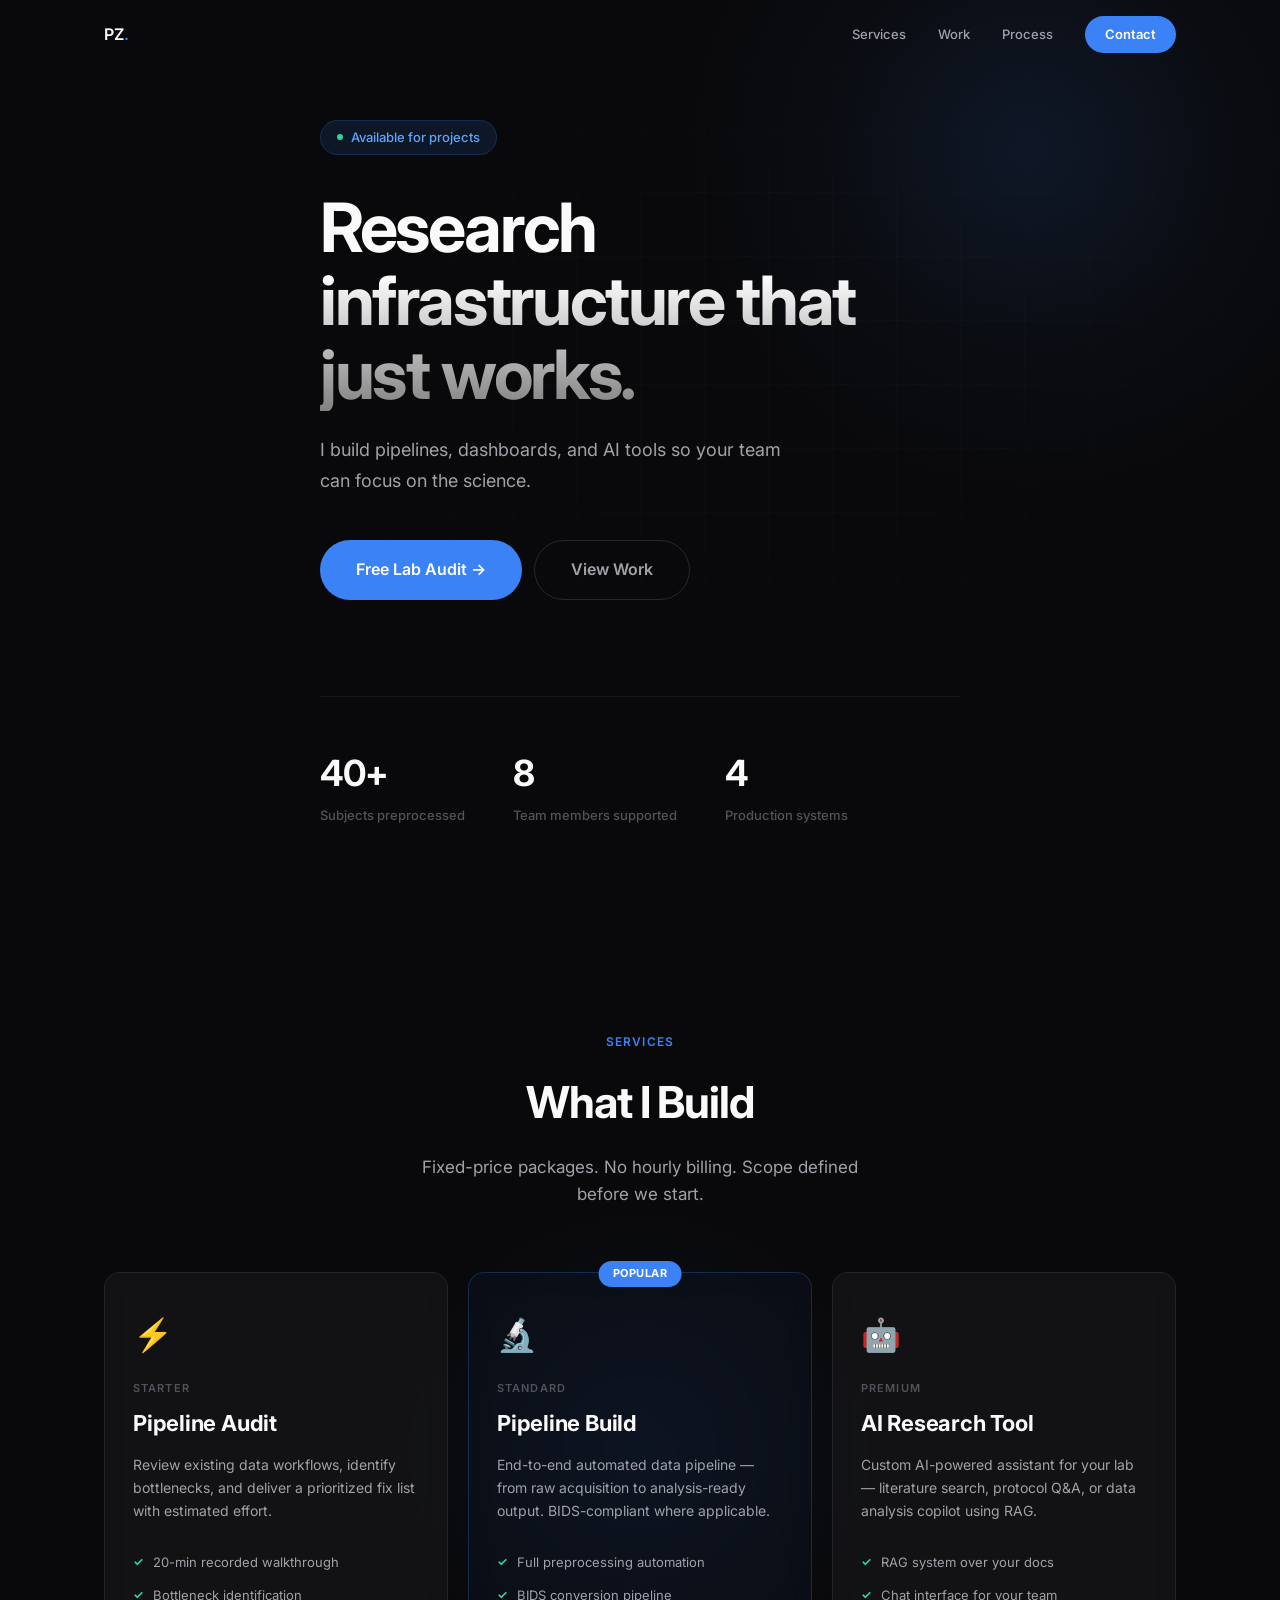
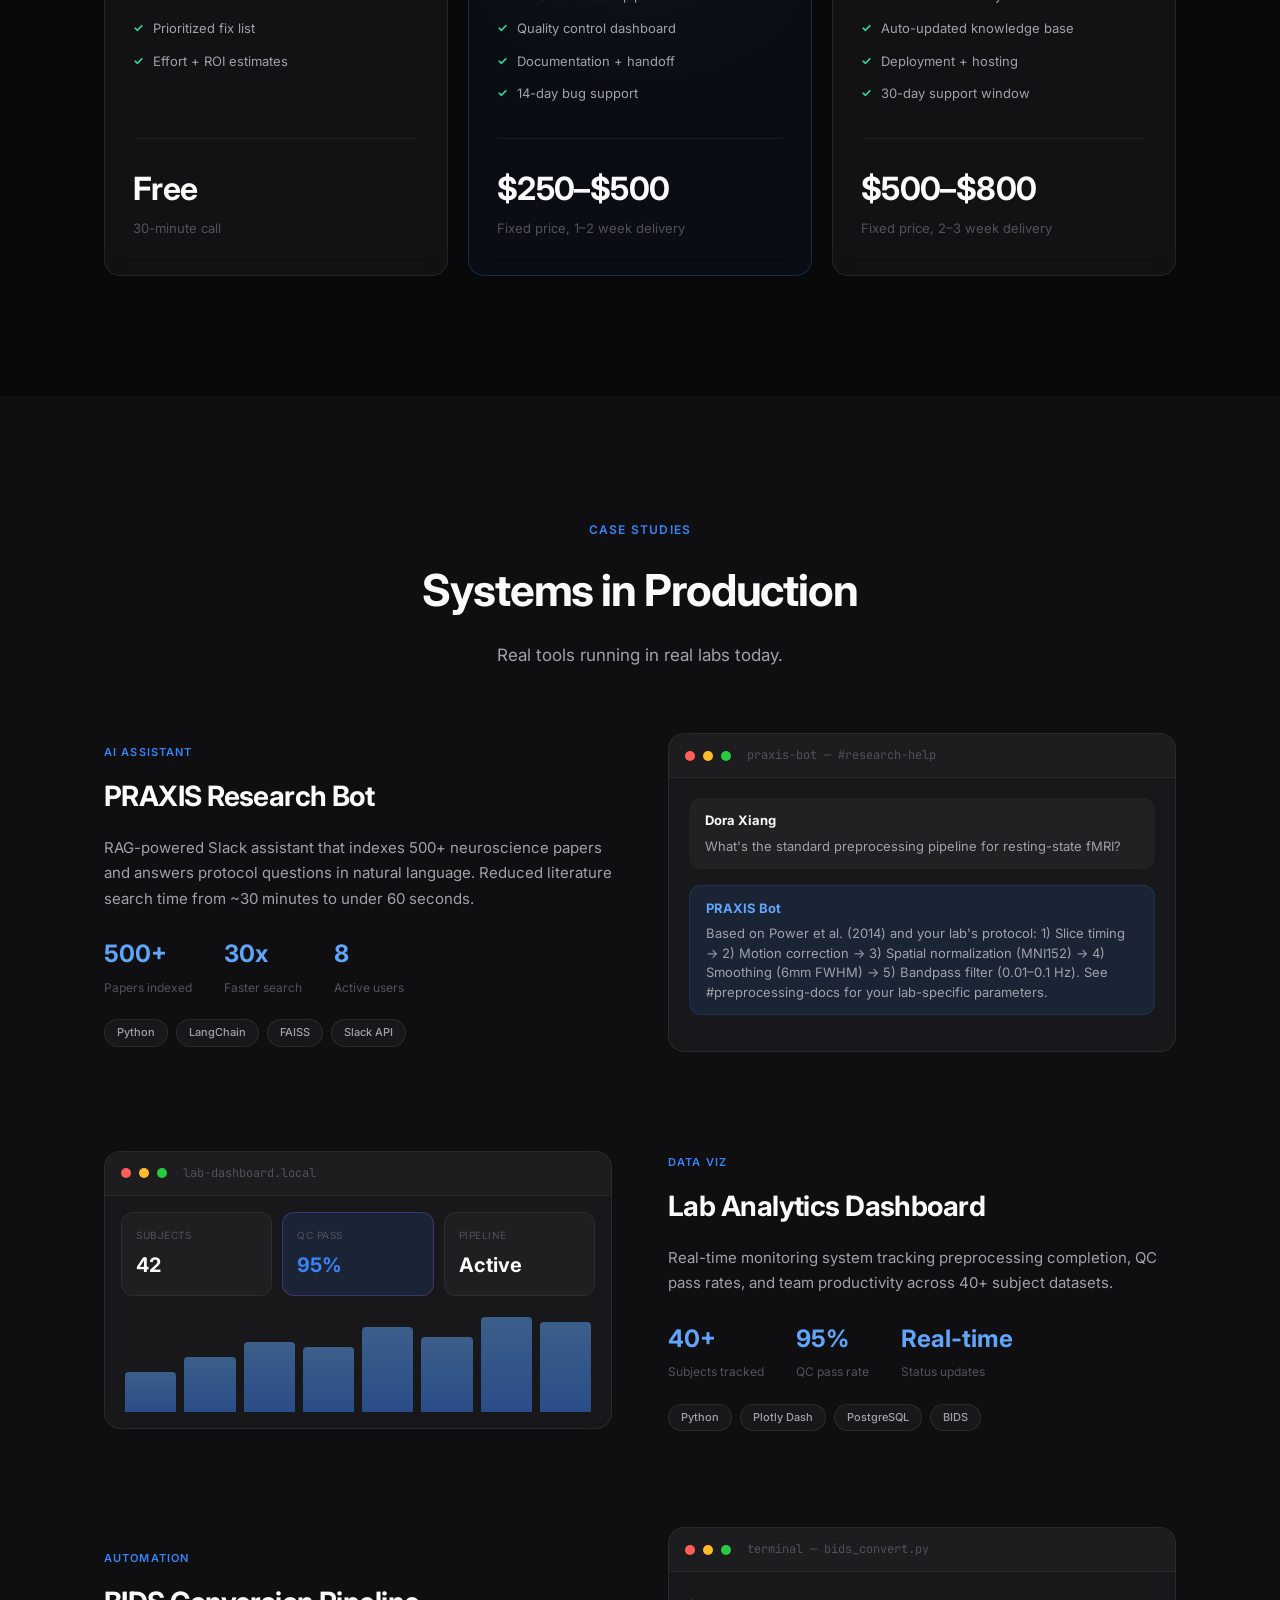
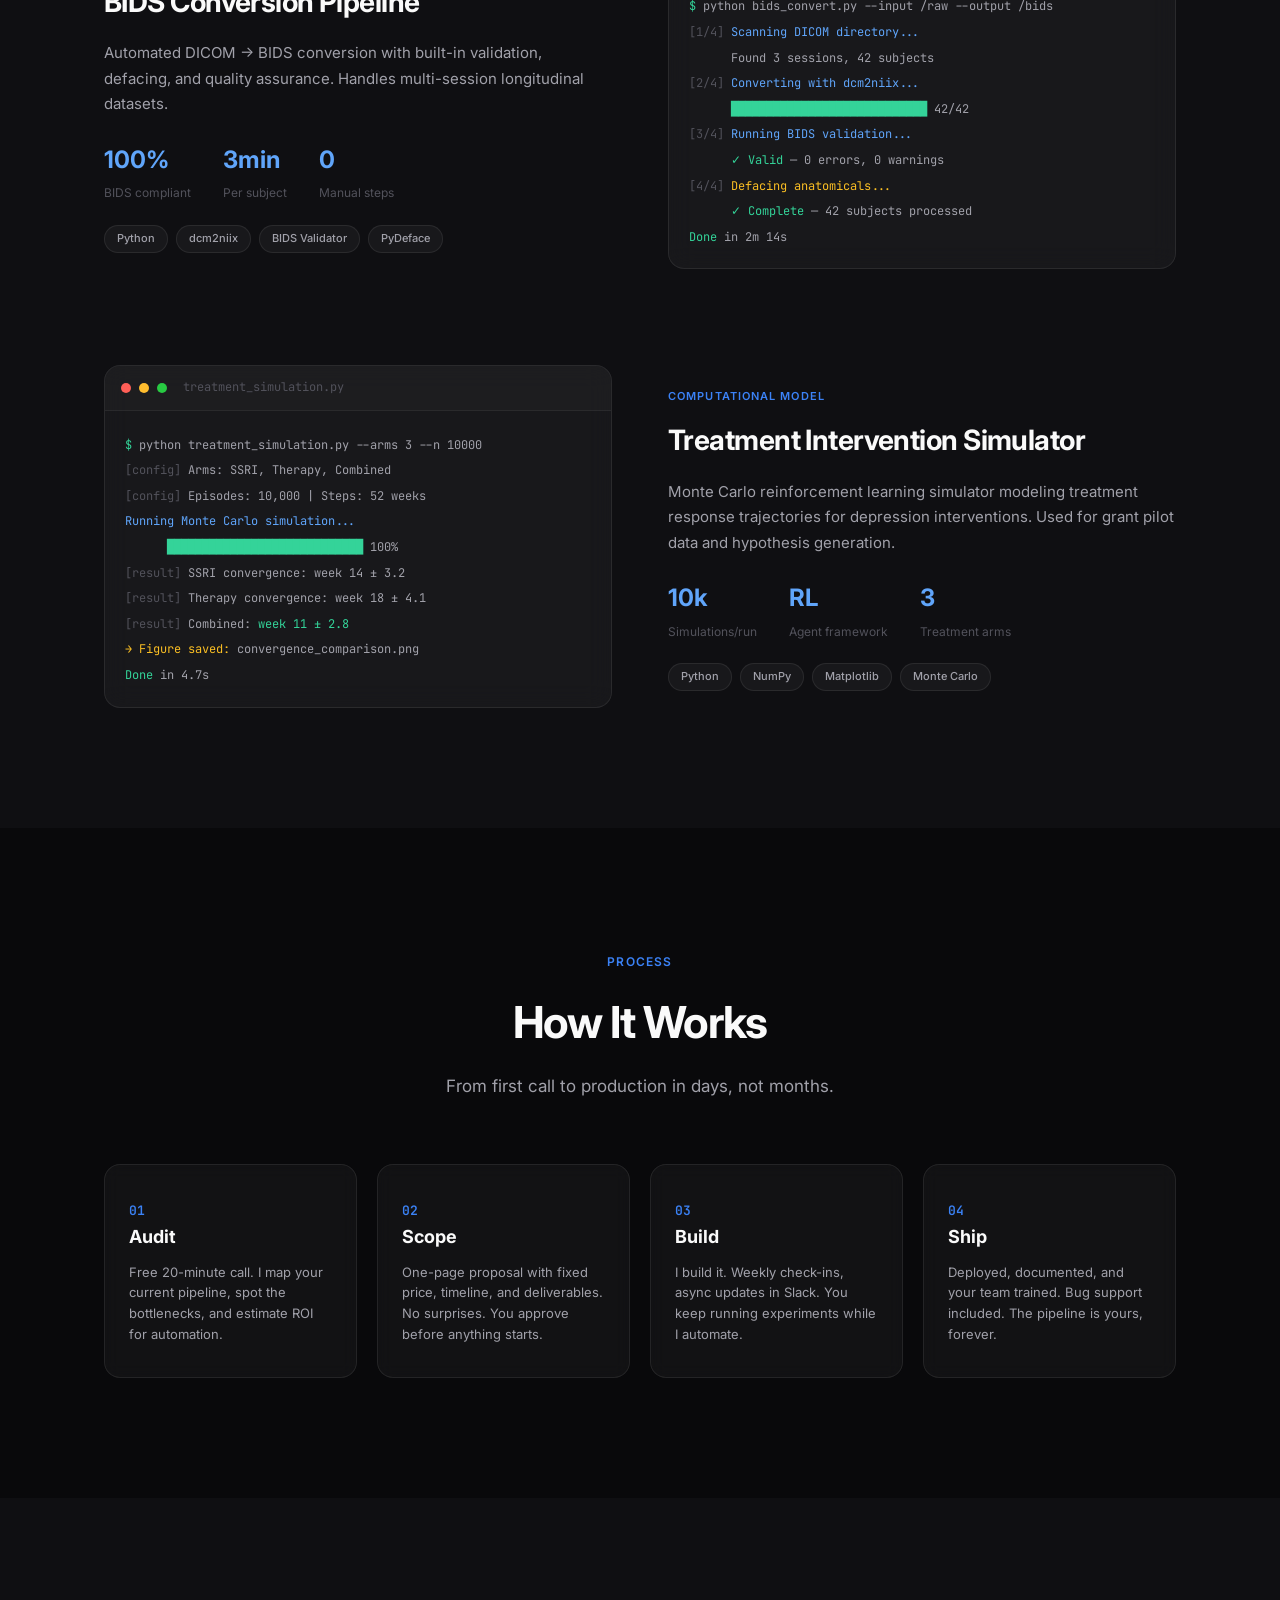
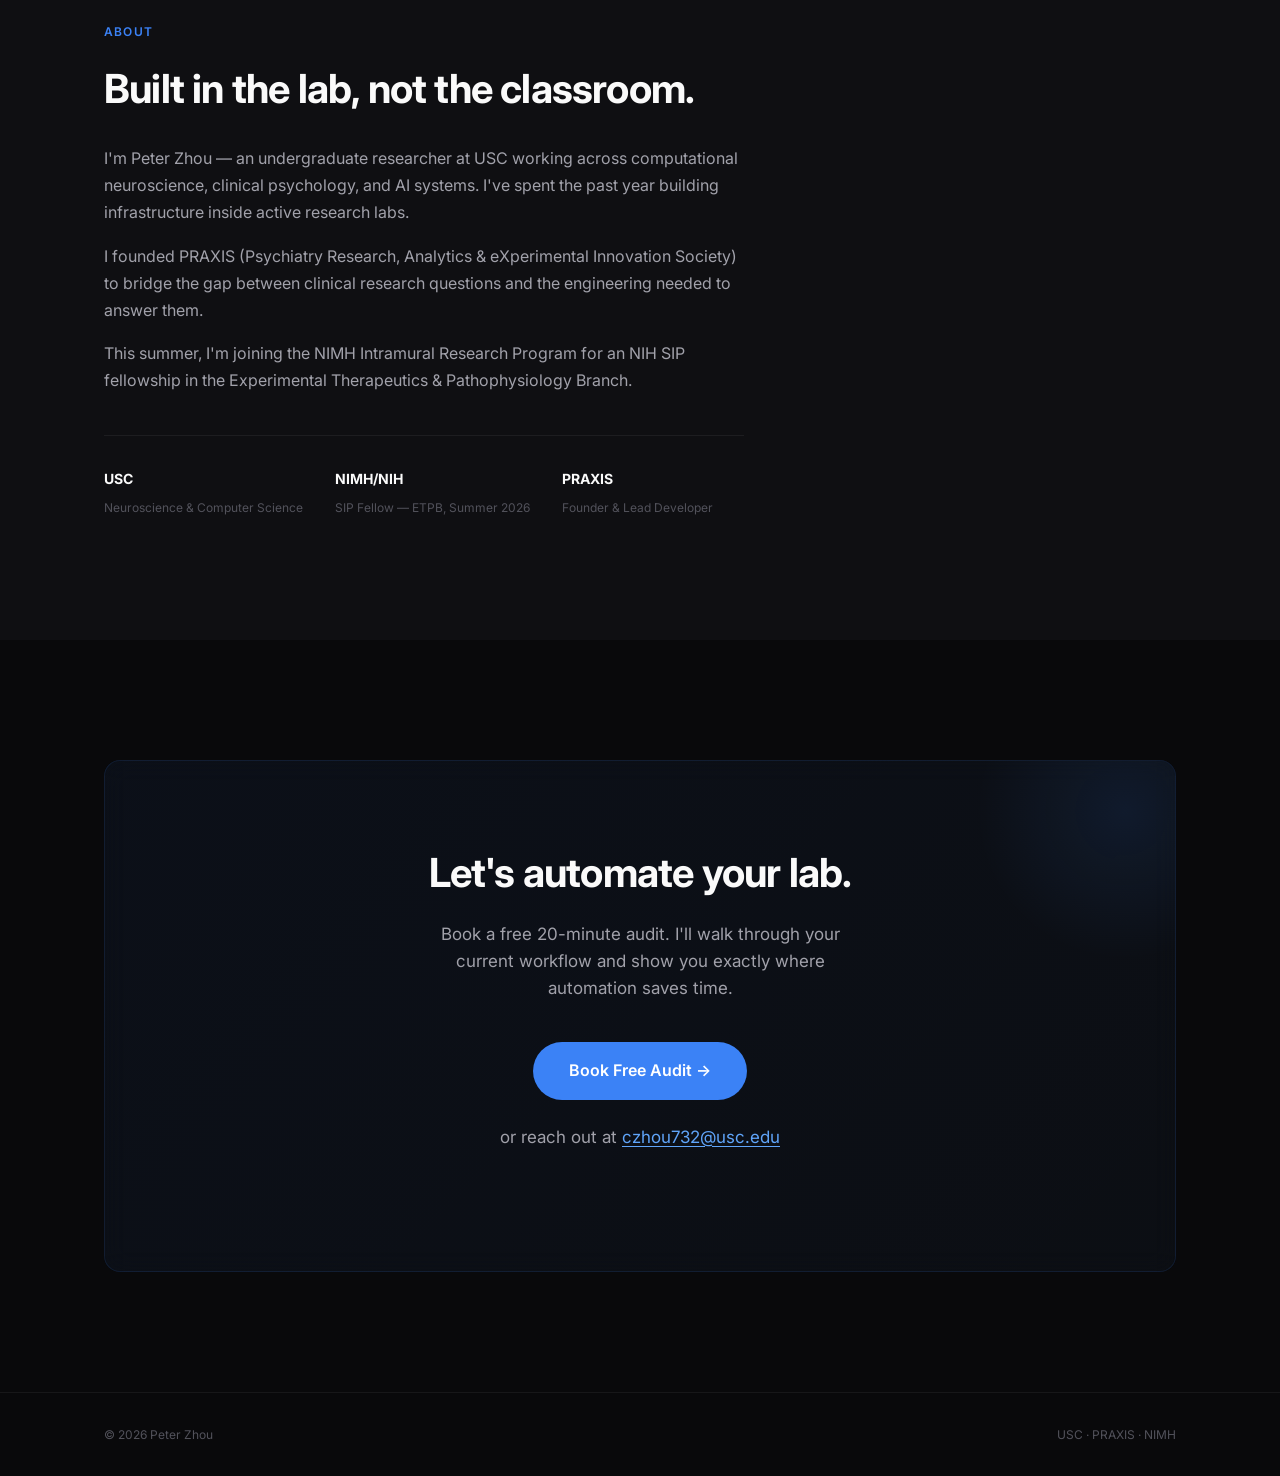
==== commit b2a1b3f5: "PZ logo, Dora Xiang, correct email, purple→blue accent" ====
--- a/index.html
+++ b/index.html
@@ -15,7 +15,7 @@
   <!-- NAV -->
   <nav class="nav" id="nav">
     <div class="nav-inner">
-      <a href="#" class="nav-logo">Peter<span class="accent">.</span></a>
+      <a href="#" class="nav-logo">PZ<span class="accent">.</span></a>
       <div class="nav-links">
         <a href="#services">Services</a>
         <a href="#work">Work</a>
@@ -158,7 +158,7 @@
           </div>
           <div class="mockup-body">
             <div class="chat-msg user-msg">
-              <strong>Lily Chen</strong>
+              <strong>Dora Xiang</strong>
               <p>What's the standard preprocessing pipeline for resting-state fMRI?</p>
             </div>
             <div class="chat-msg bot-msg">
@@ -356,9 +356,9 @@
         <h2>Let's automate your lab.</h2>
         <p>Book a free 20-minute audit. I'll walk through your current workflow and show you exactly where automation saves time.</p>
         <div class="contact-actions">
-          <a href="mailto:peterzho@usc.edu" class="btn btn-primary btn-lg">Book Free Audit →</a>
-        </div>
-        <p class="contact-note">or reach out at <a href="mailto:peterzho@usc.edu">peterzho@usc.edu</a></p>
+          <a href="mailto:czhou732@usc.edu" class="btn btn-primary btn-lg">Book Free Audit →</a>
+        </div>
+        <p class="contact-note">or reach out at <a href="mailto:czhou732@usc.edu">czhou732@usc.edu</a></p>
       </div>
     </div>
   </section>
--- a/styles.css
+++ b/styles.css
@@ -9,10 +9,10 @@
   --text: #FAFAFA;
   --text-secondary: #A1A1AA;
   --text-tertiary: #52525B;
-  --accent: #8B5CF6;
-  --accent-light: #A78BFA;
-  --accent-dim: rgba(139,92,246,0.12);
-  --accent-glow: rgba(139,92,246,0.08);
+  --accent: #3B82F6;
+  --accent-light: #60A5FA;
+  --accent-dim: rgba(59,130,246,0.12);
+  --accent-glow: rgba(59,130,246,0.08);
   --green: #34D399;
   --yellow: #FBBF24;
   --blue: #60A5FA;
@@ -126,7 +126,7 @@
 .nav-cta:hover {
   background: var(--accent-light) !important;
   transform: translateY(-1px);
-  box-shadow: var(--glow);
+  box-shadow: 0 0 80px rgba(59,130,246,0.15);
 }
 
 /* ================================================
@@ -154,7 +154,7 @@
 .btn-primary:hover {
   background: var(--accent-light);
   transform: translateY(-2px);
-  box-shadow: 0 8px 40px rgba(139,92,246,0.3);
+  box-shadow: 0 8px 40px rgba(59,130,246,0.3);
 }
 
 .btn-ghost {
@@ -194,7 +194,7 @@
   right: -100px;
   width: 700px;
   height: 700px;
-  background: radial-gradient(circle, rgba(139,92,246,0.12) 0%, rgba(139,92,246,0.03) 40%, transparent 70%);
+  background: radial-gradient(circle, rgba(59,130,246,0.12) 0%, rgba(59,130,246,0.03) 40%, transparent 70%);
   pointer-events: none;
   animation: orbFloat 12s ease-in-out infinite;
 }
@@ -226,7 +226,7 @@
   align-items: center;
   gap: 8px;
   background: var(--accent-dim);
-  border: 1px solid rgba(139,92,246,0.2);
+  border: 1px solid rgba(59,130,246,0.2);
   padding: 6px 16px;
   border-radius: 999px;
   font-size: 0.8125rem;
@@ -345,7 +345,7 @@
   top: 50%; left: 50%;
   transform: translate(-50%, -50%);
   width: 500px; height: 500px;
-  background: radial-gradient(circle, rgba(139,92,246,0.06), transparent 70%);
+  background: radial-gradient(circle, rgba(59,130,246,0.06), transparent 70%);
   pointer-events: none;
 }
 
@@ -377,13 +377,13 @@
 }
 
 .service-card.featured {
-  border-color: rgba(139,92,246,0.25);
-  background: rgba(139,92,246,0.04);
+  border-color: rgba(59,130,246,0.25);
+  background: rgba(59,130,246,0.04);
 }
 
 .service-card.featured:hover {
-  border-color: rgba(139,92,246,0.4);
-  box-shadow: var(--shadow), 0 0 60px rgba(139,92,246,0.12);
+  border-color: rgba(59,130,246,0.4);
+  box-shadow: var(--shadow), 0 0 60px rgba(59,130,246,0.12);
 }
 
 .service-badge {
@@ -601,7 +601,7 @@
 
 .bot-msg {
   background: var(--accent-dim);
-  border: 1px solid rgba(139,92,246,0.15);
+  border: 1px solid rgba(59,130,246,0.15);
 }
 .bot-msg strong { color: var(--accent-light); }
 
@@ -765,8 +765,8 @@
 
 .contact-card {
   text-align: center;
-  background: linear-gradient(135deg, rgba(139,92,246,0.06), rgba(96,165,250,0.04));
-  border: 1px solid rgba(139,92,246,0.12);
+  background: linear-gradient(135deg, rgba(59,130,246,0.06), rgba(96,165,250,0.04));
+  border: 1px solid rgba(59,130,246,0.12);
   border-radius: var(--radius);
   padding: 80px 40px;
   backdrop-filter: blur(12px);
@@ -779,7 +779,7 @@
   position: absolute;
   top: -100px; right: -100px;
   width: 300px; height: 300px;
-  background: radial-gradient(circle, rgba(139,92,246,0.1), transparent 70%);
+  background: radial-gradient(circle, rgba(59,130,246,0.1), transparent 70%);
   pointer-events: none;
 }
 
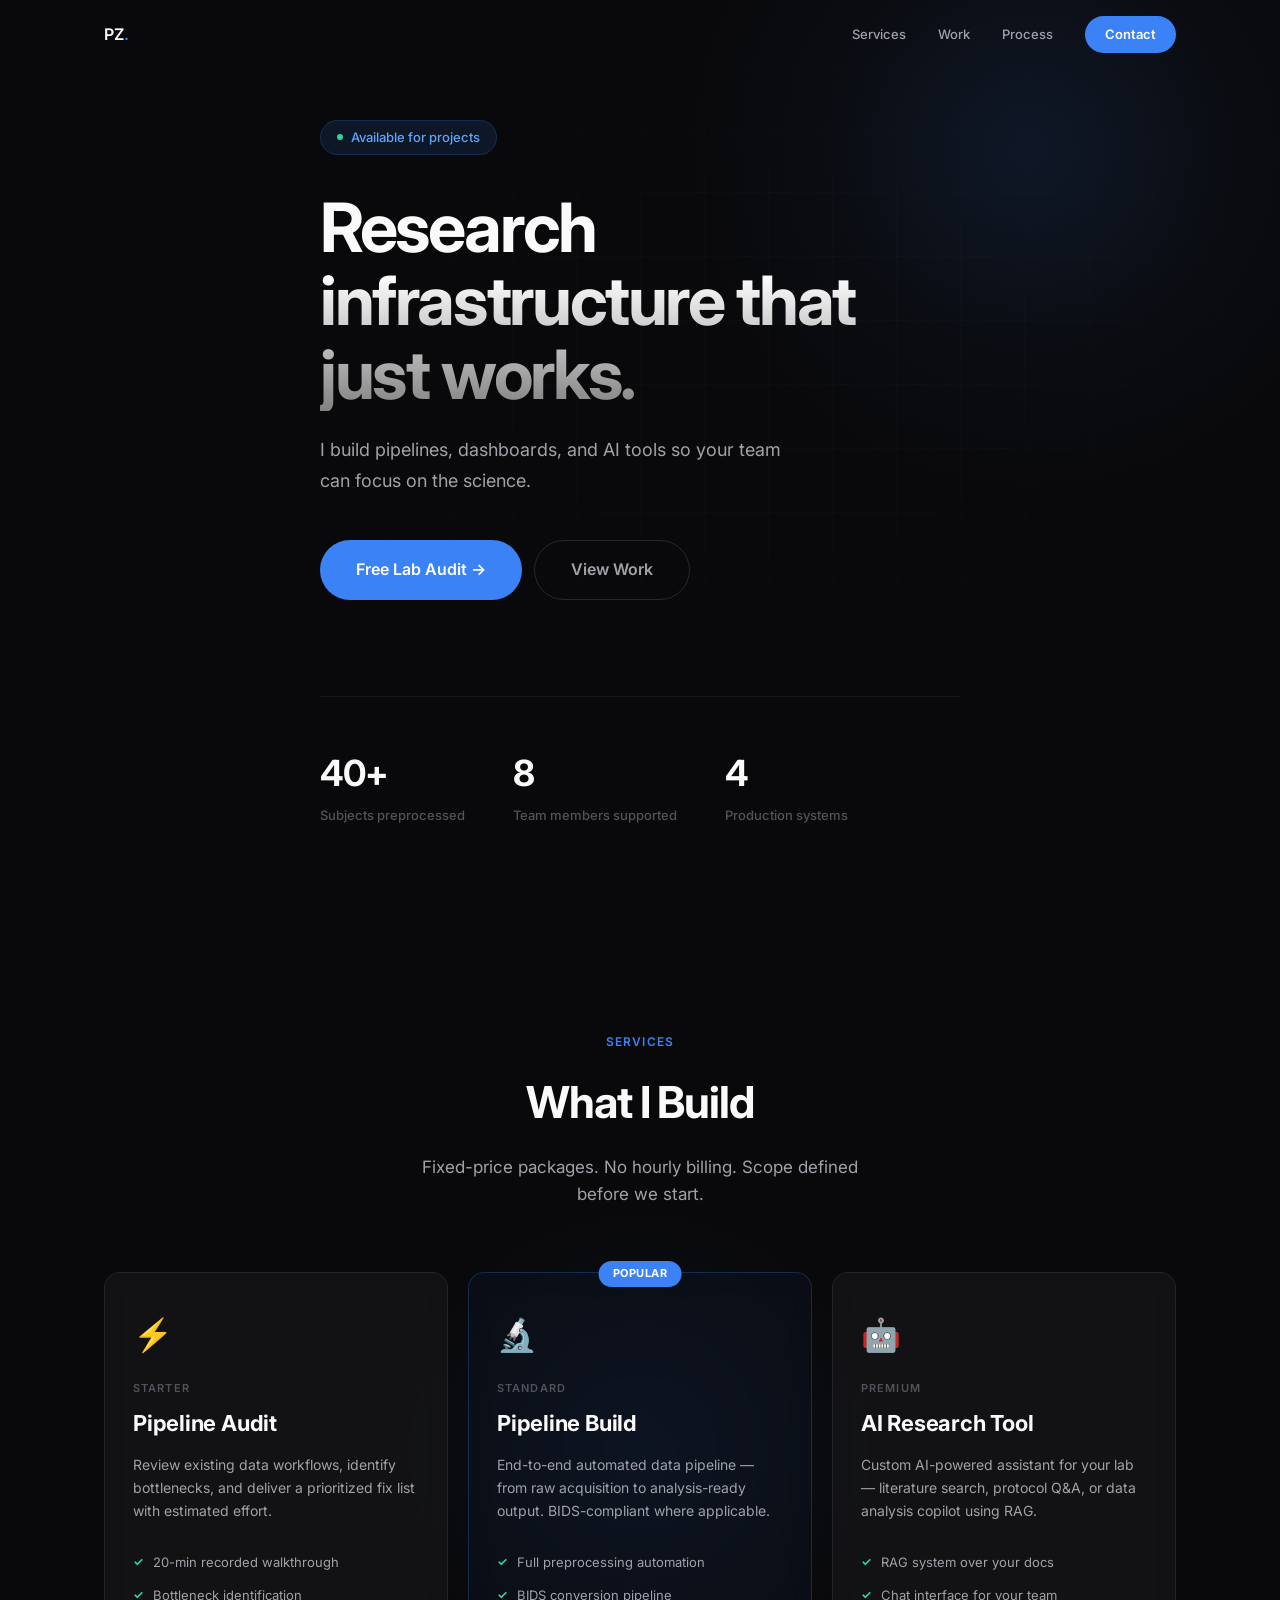
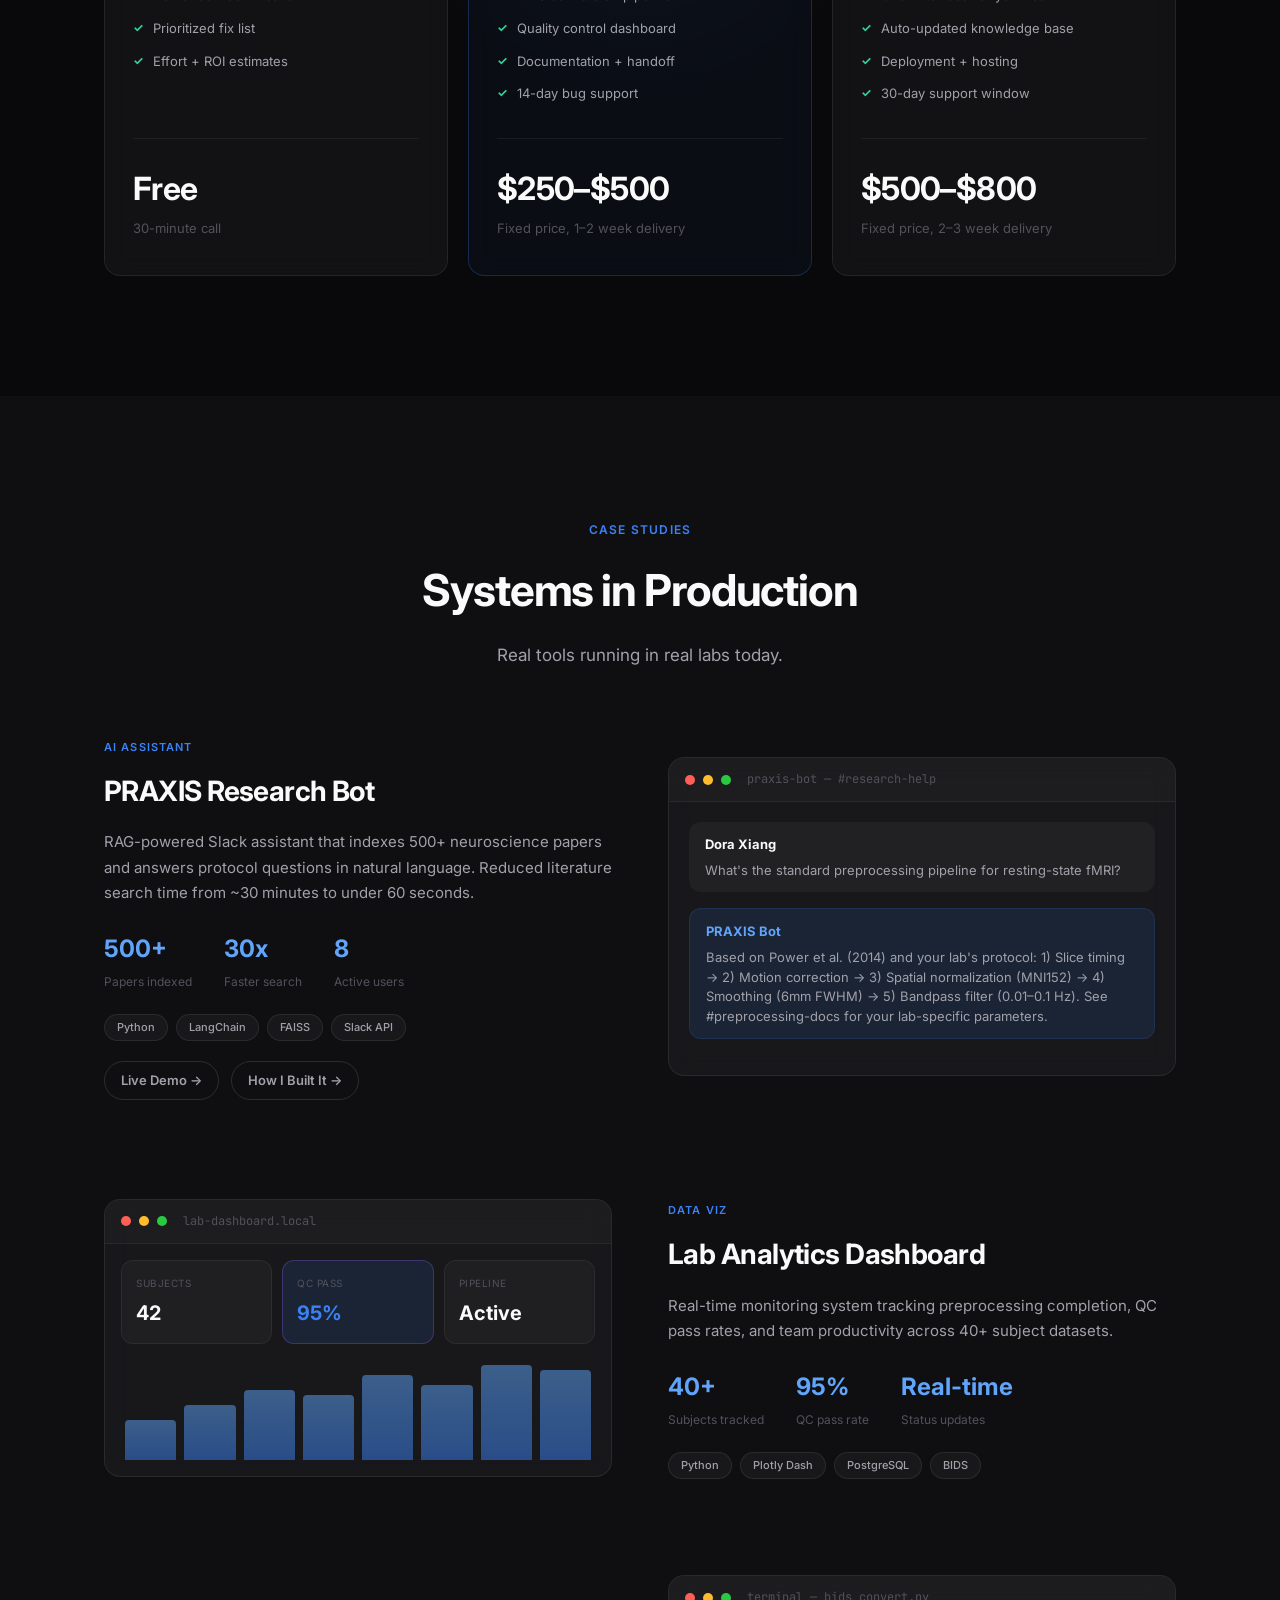
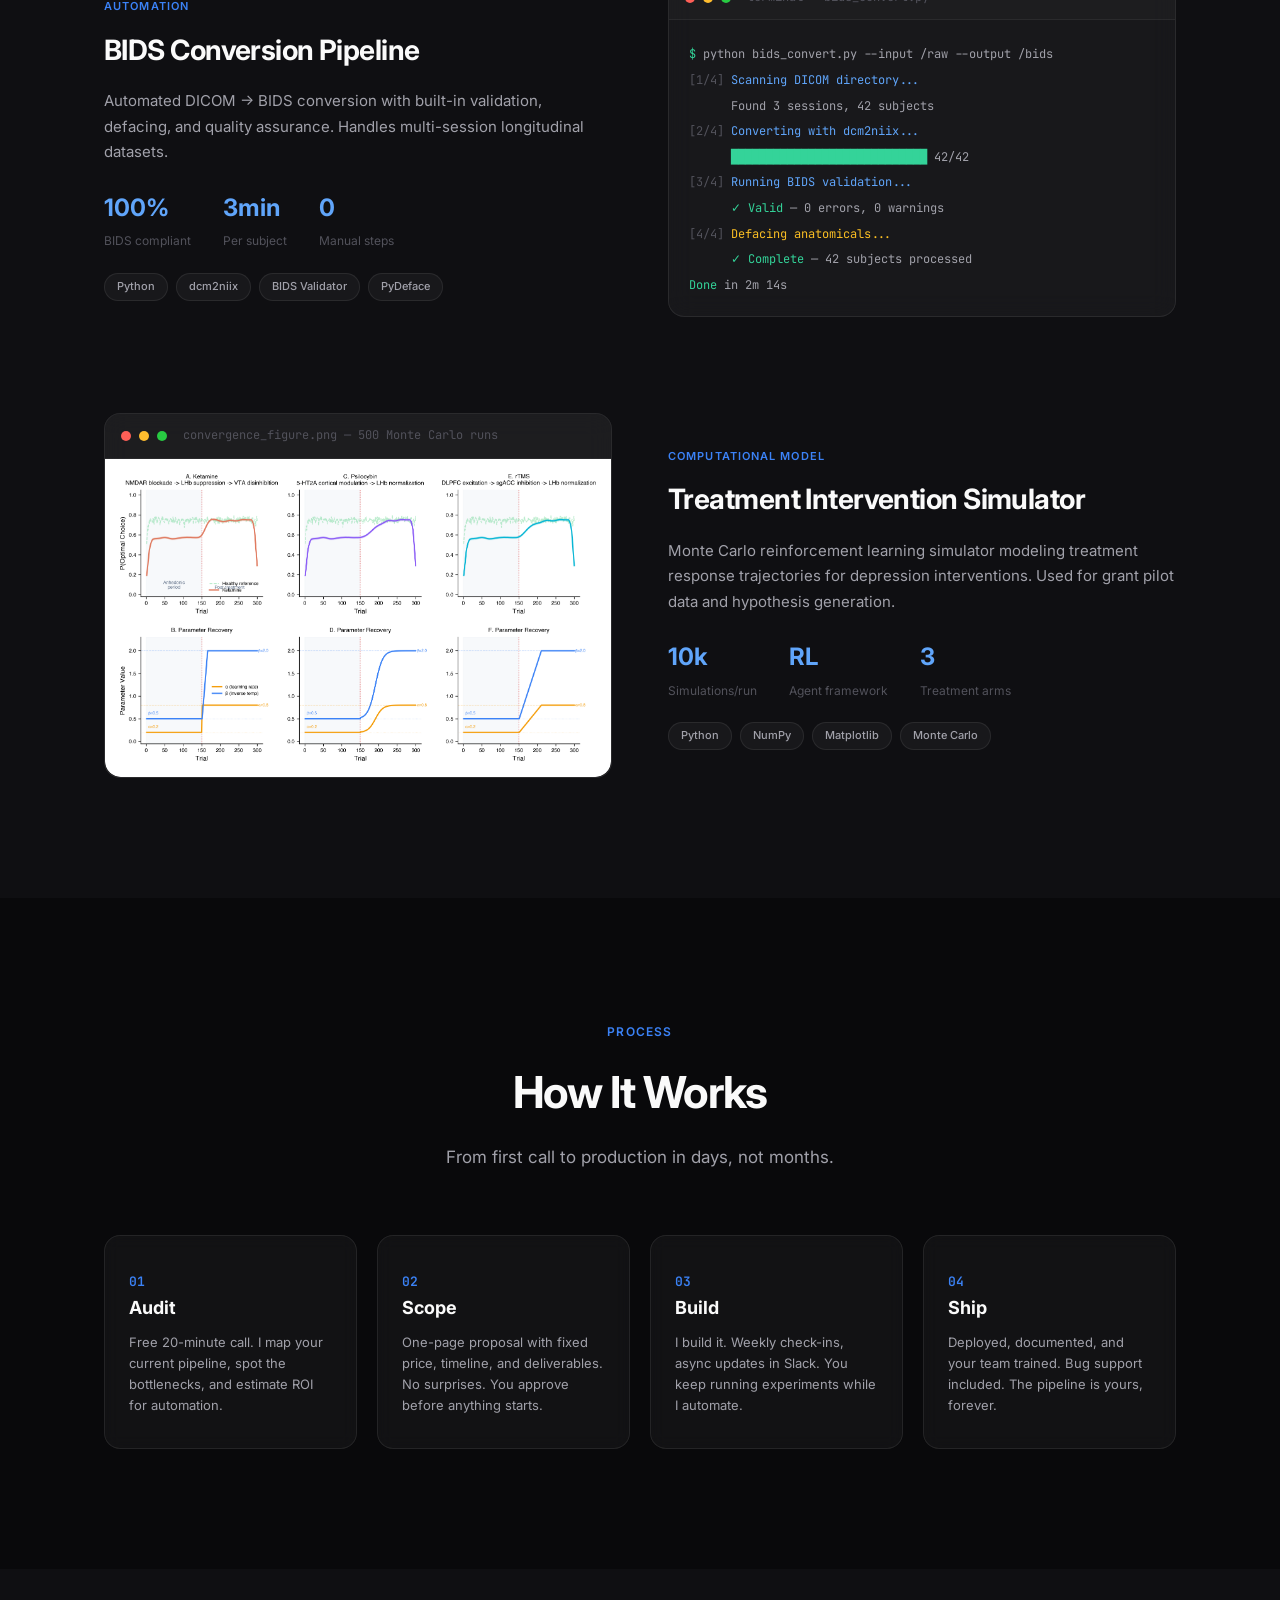
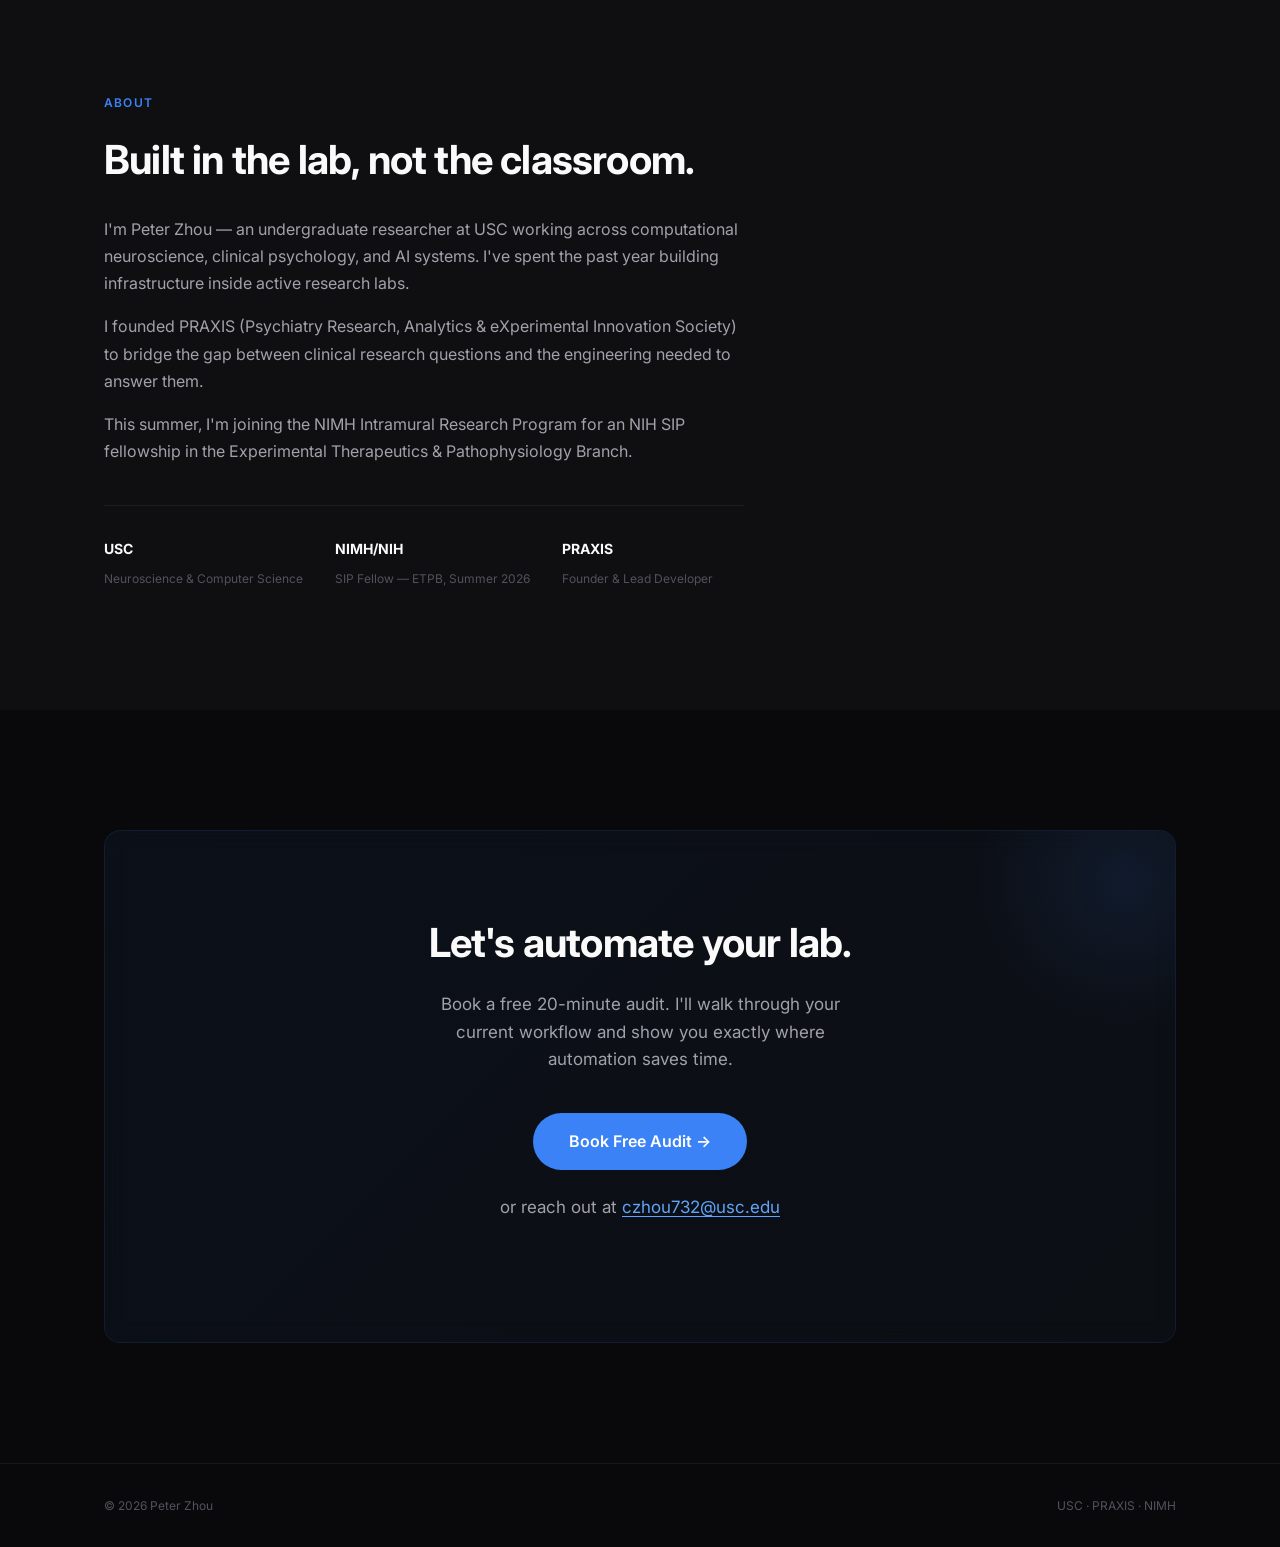
==== commit 20d31d2c: "Embed convergence figure, PRAXIS demo page, blog post, case study links" ====
--- a/index.html
+++ b/index.html
@@ -148,6 +148,10 @@
           <div class="case-tech">
             <span>Python</span><span>LangChain</span><span>FAISS</span><span>Slack API</span>
           </div>
+          <div class="case-links">
+            <a href="praxis-demo.html" class="btn btn-ghost btn-sm">Live Demo →</a>
+            <a href="blog/praxis-bot.html" class="btn btn-ghost btn-sm">How I Built It →</a>
+          </div>
         </div>
         <div class="case-mockup">
           <div class="mockup-header">
@@ -263,24 +267,15 @@
             <span>Python</span><span>NumPy</span><span>Matplotlib</span><span>Monte Carlo</span>
           </div>
         </div>
-        <div class="case-mockup">
+        <div class="case-mockup figure-mockup">
           <div class="mockup-header">
             <span class="mockup-dot red"></span>
             <span class="mockup-dot yellow"></span>
             <span class="mockup-dot green"></span>
-            <span class="mockup-title">treatment_simulation.py</span>
-          </div>
-          <div class="terminal-body">
-            <code><span class="t-green">$</span> python treatment_simulation.py --arms 3 --n 10000
-<span class="t-dim">[config]</span> Arms: SSRI, Therapy, Combined
-<span class="t-dim">[config]</span> Episodes: 10,000 | Steps: 52 weeks
-<span class="t-blue">Running Monte Carlo simulation...</span>
-      <span class="t-green">████████████████████████████</span> 100%
-<span class="t-dim">[result]</span> SSRI convergence: week 14 ± 3.2
-<span class="t-dim">[result]</span> Therapy convergence: week 18 ± 4.1
-<span class="t-dim">[result]</span> Combined: <span class="t-green">week 11 ± 2.8</span>
-<span class="t-yellow">→ Figure saved:</span> convergence_comparison.png
-<span class="t-green">Done</span> in 4.7s</code>
+            <span class="mockup-title">convergence_figure.png — 500 Monte Carlo runs</span>
+          </div>
+          <div class="figure-body">
+            <img src="assets/convergence_figure.png" alt="Cross-treatment convergence analysis: Ketamine, Psilocybin, and rTMS recovery trajectories across 300 trials with 500 Monte Carlo simulations" loading="lazy">
           </div>
         </div>
       </div>
--- a/styles.css
+++ b/styles.css
@@ -605,6 +605,33 @@
 }
 .bot-msg strong { color: var(--accent-light); }
 
+/* Figure embed in mockup */
+.figure-body {
+  padding: 8px;
+  background: #fff;
+  border-radius: 0 0 var(--radius) var(--radius);
+}
+.figure-body img {
+  width: 100%;
+  height: auto;
+  display: block;
+  border-radius: 4px;
+}
+.figure-mockup {
+  overflow: hidden;
+}
+
+/* Case study action links */
+.case-links {
+  display: flex;
+  gap: 12px;
+  margin-top: 20px;
+}
+.btn-sm {
+  padding: 8px 16px;
+  font-size: 0.8125rem;
+}
+
 .dash-body { padding: 16px; }
 
 .dash-row {
